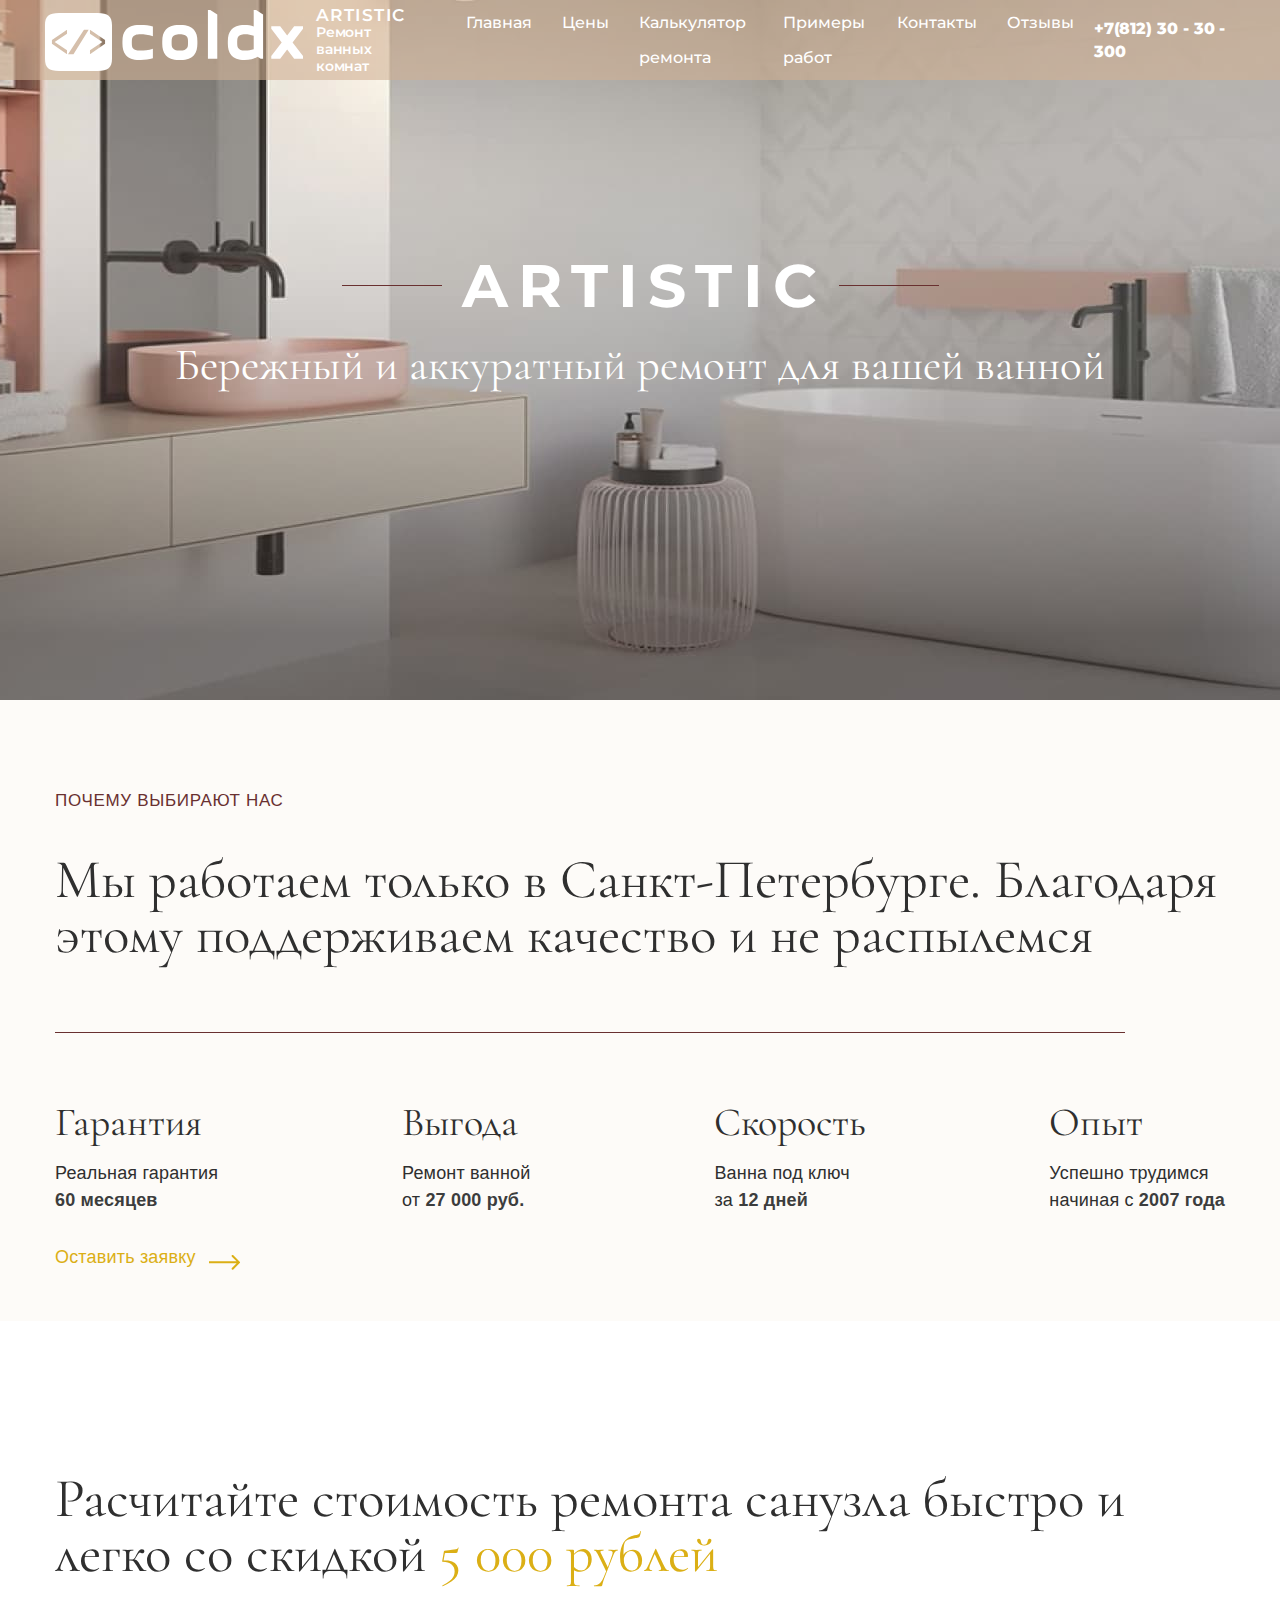
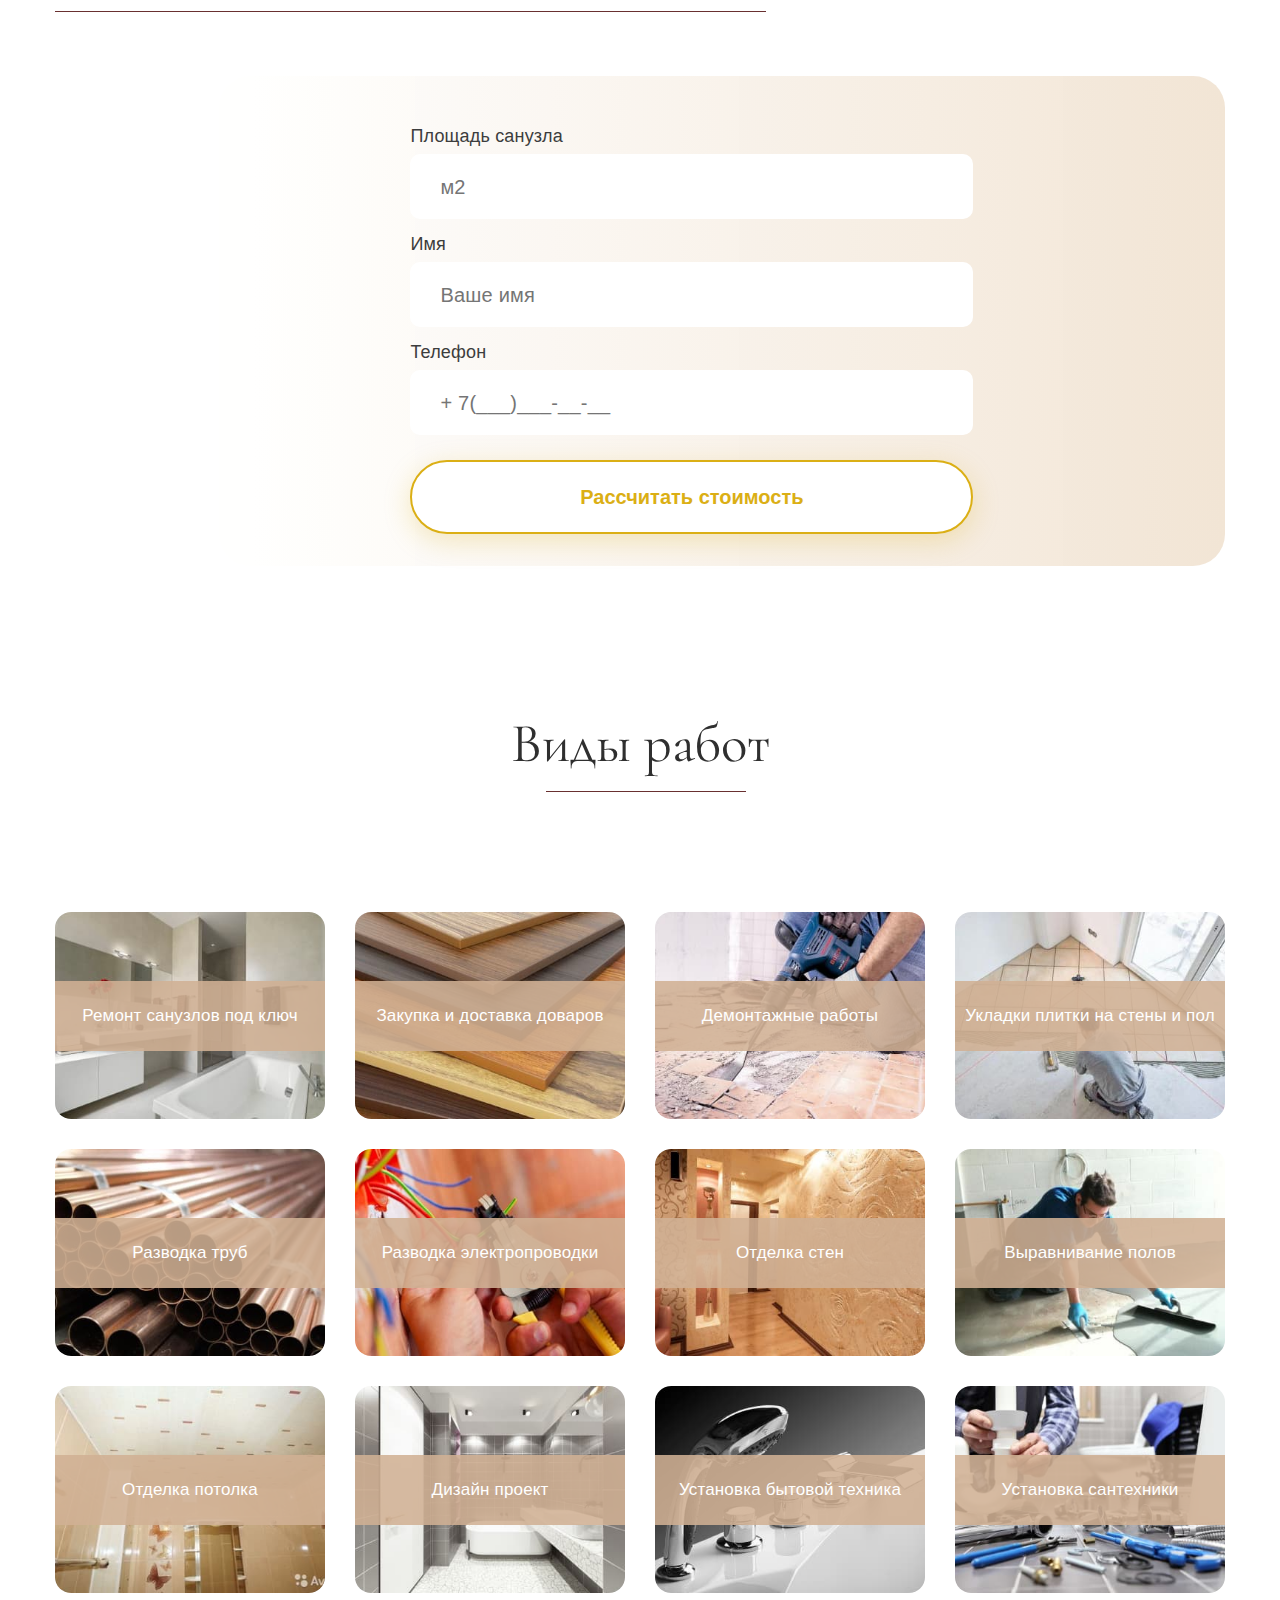
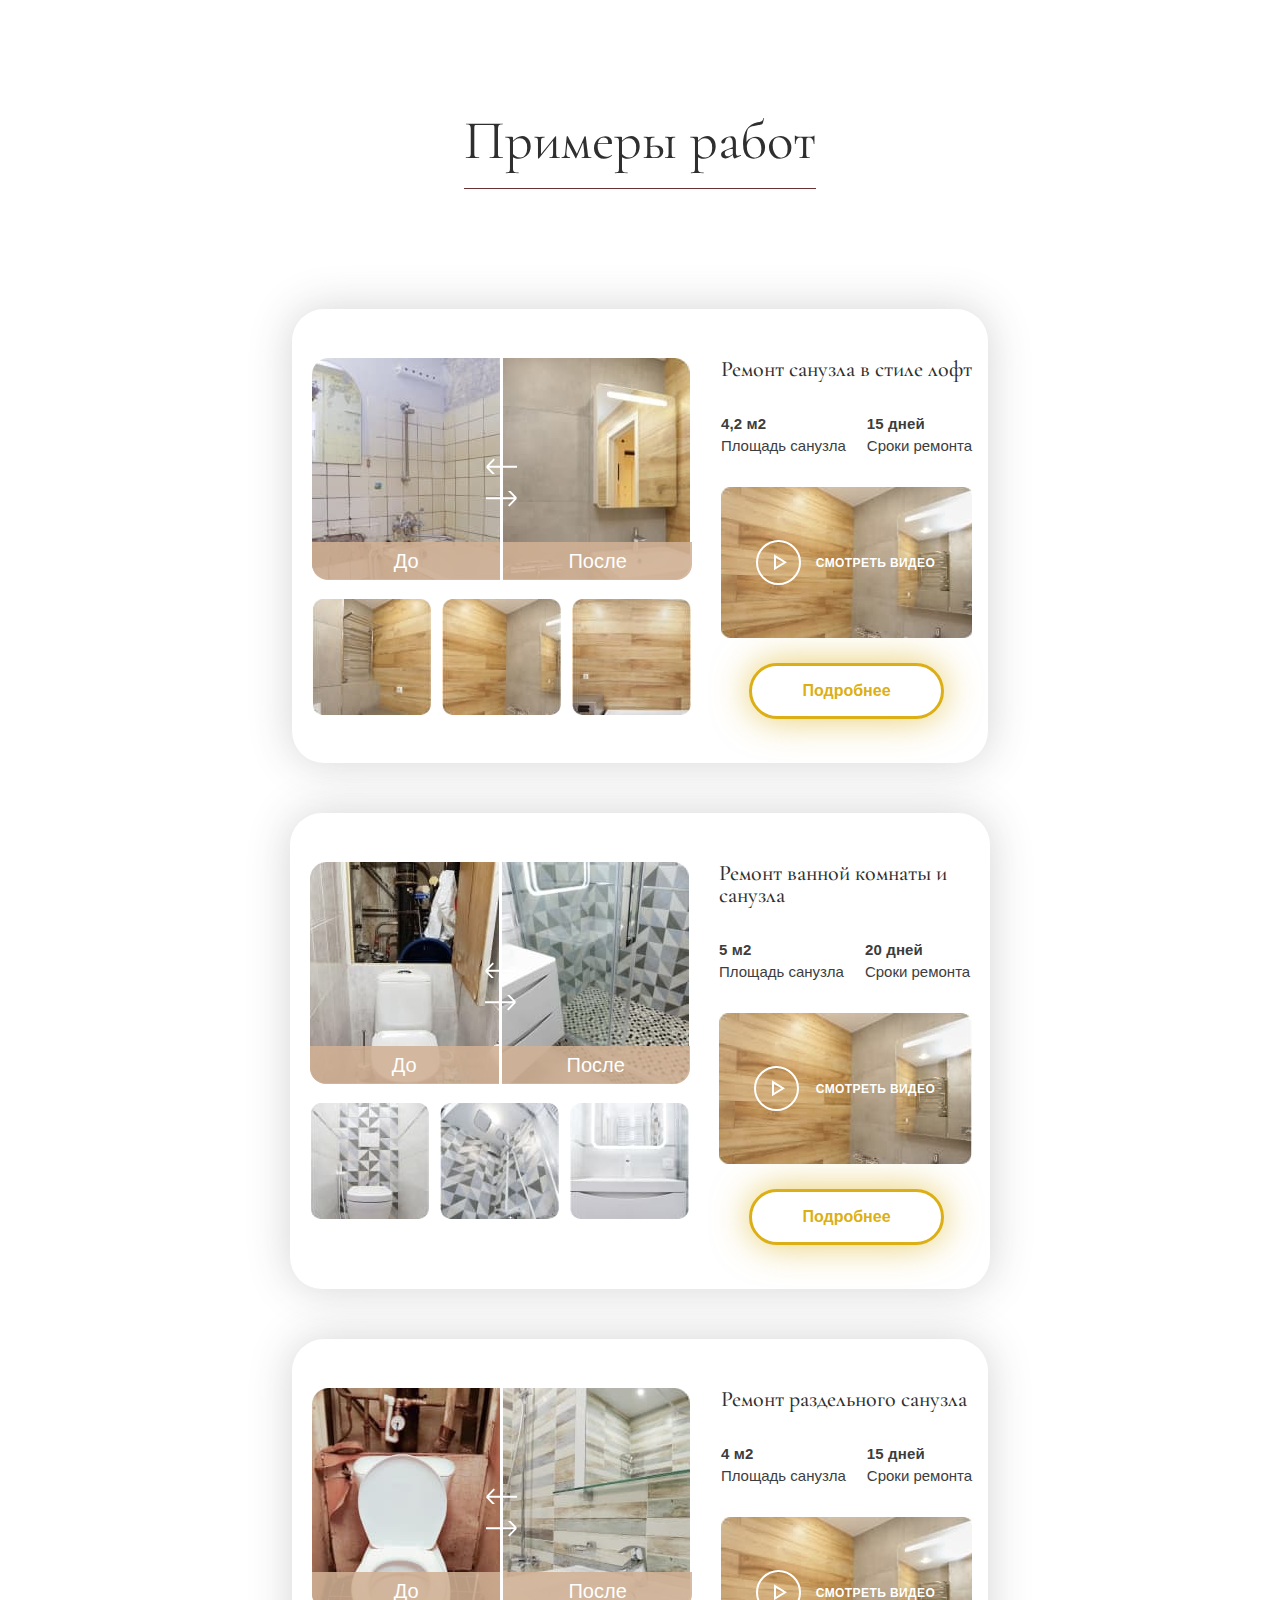
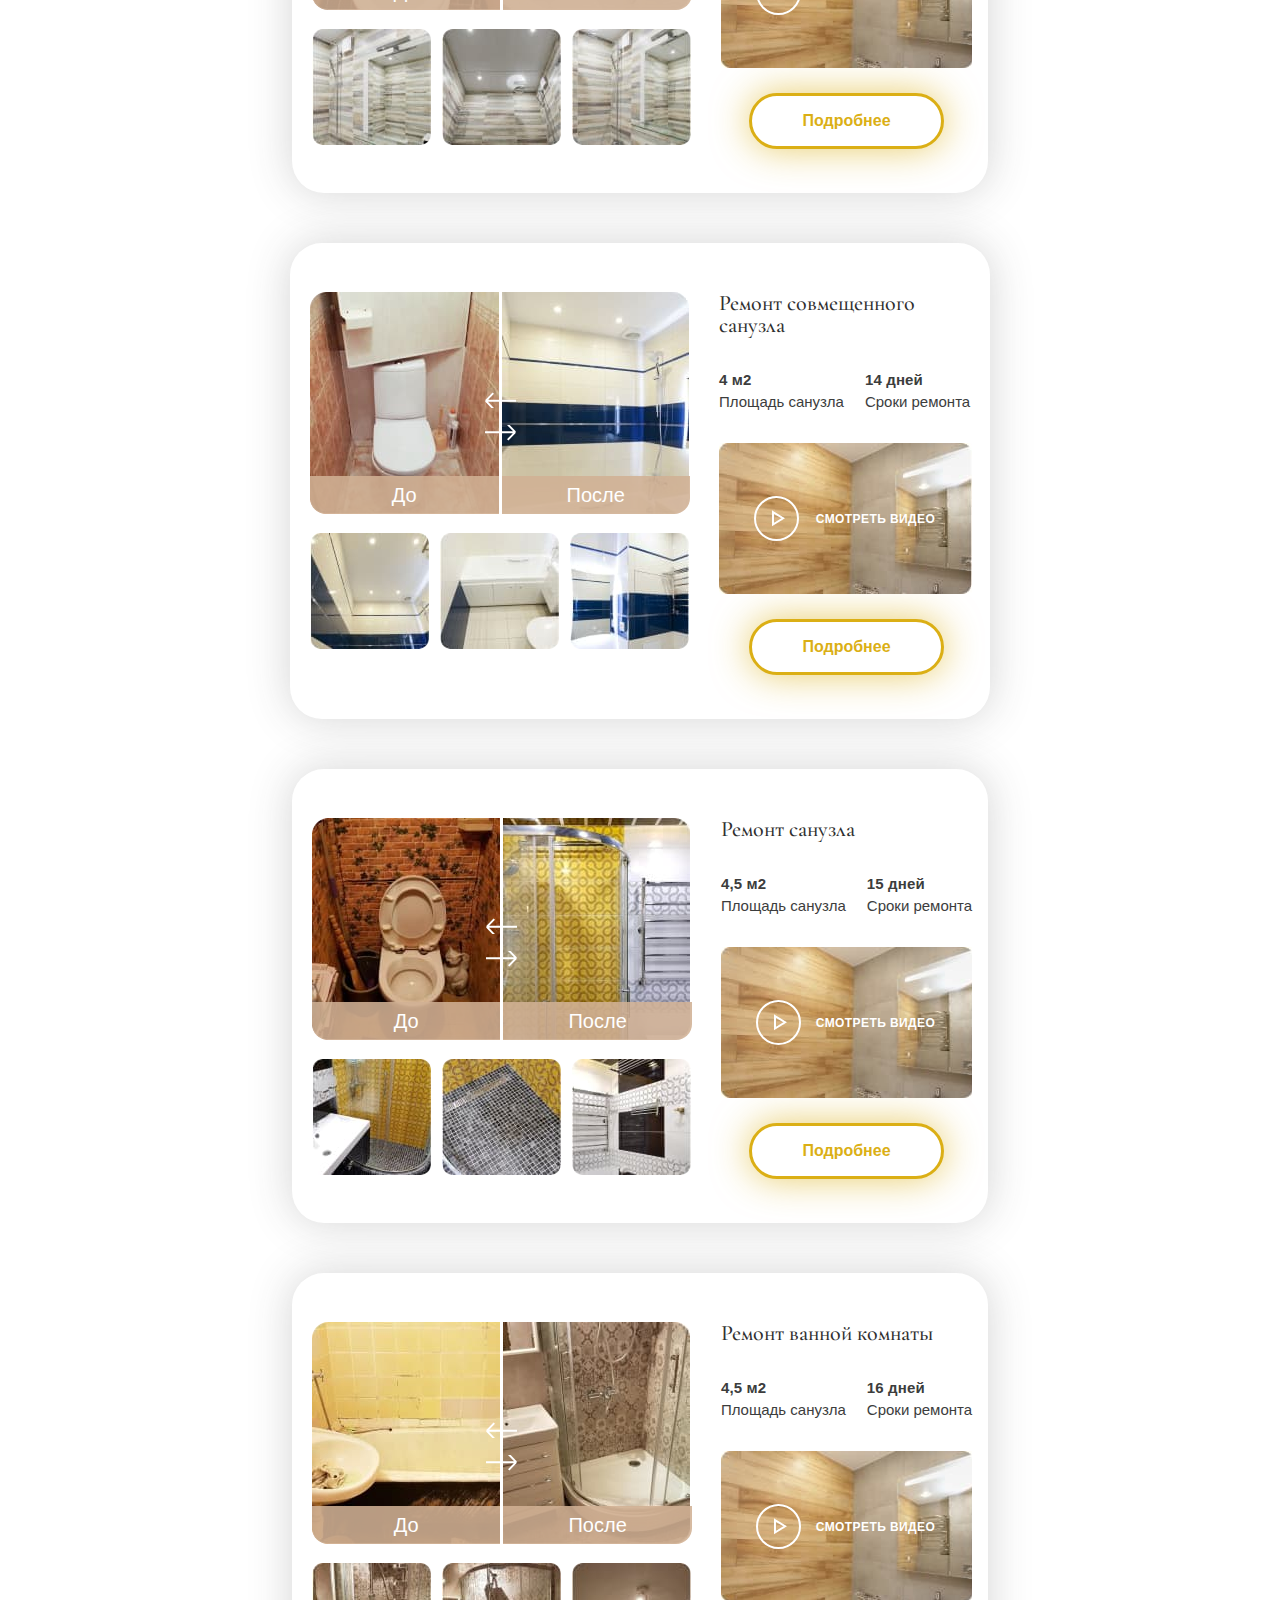
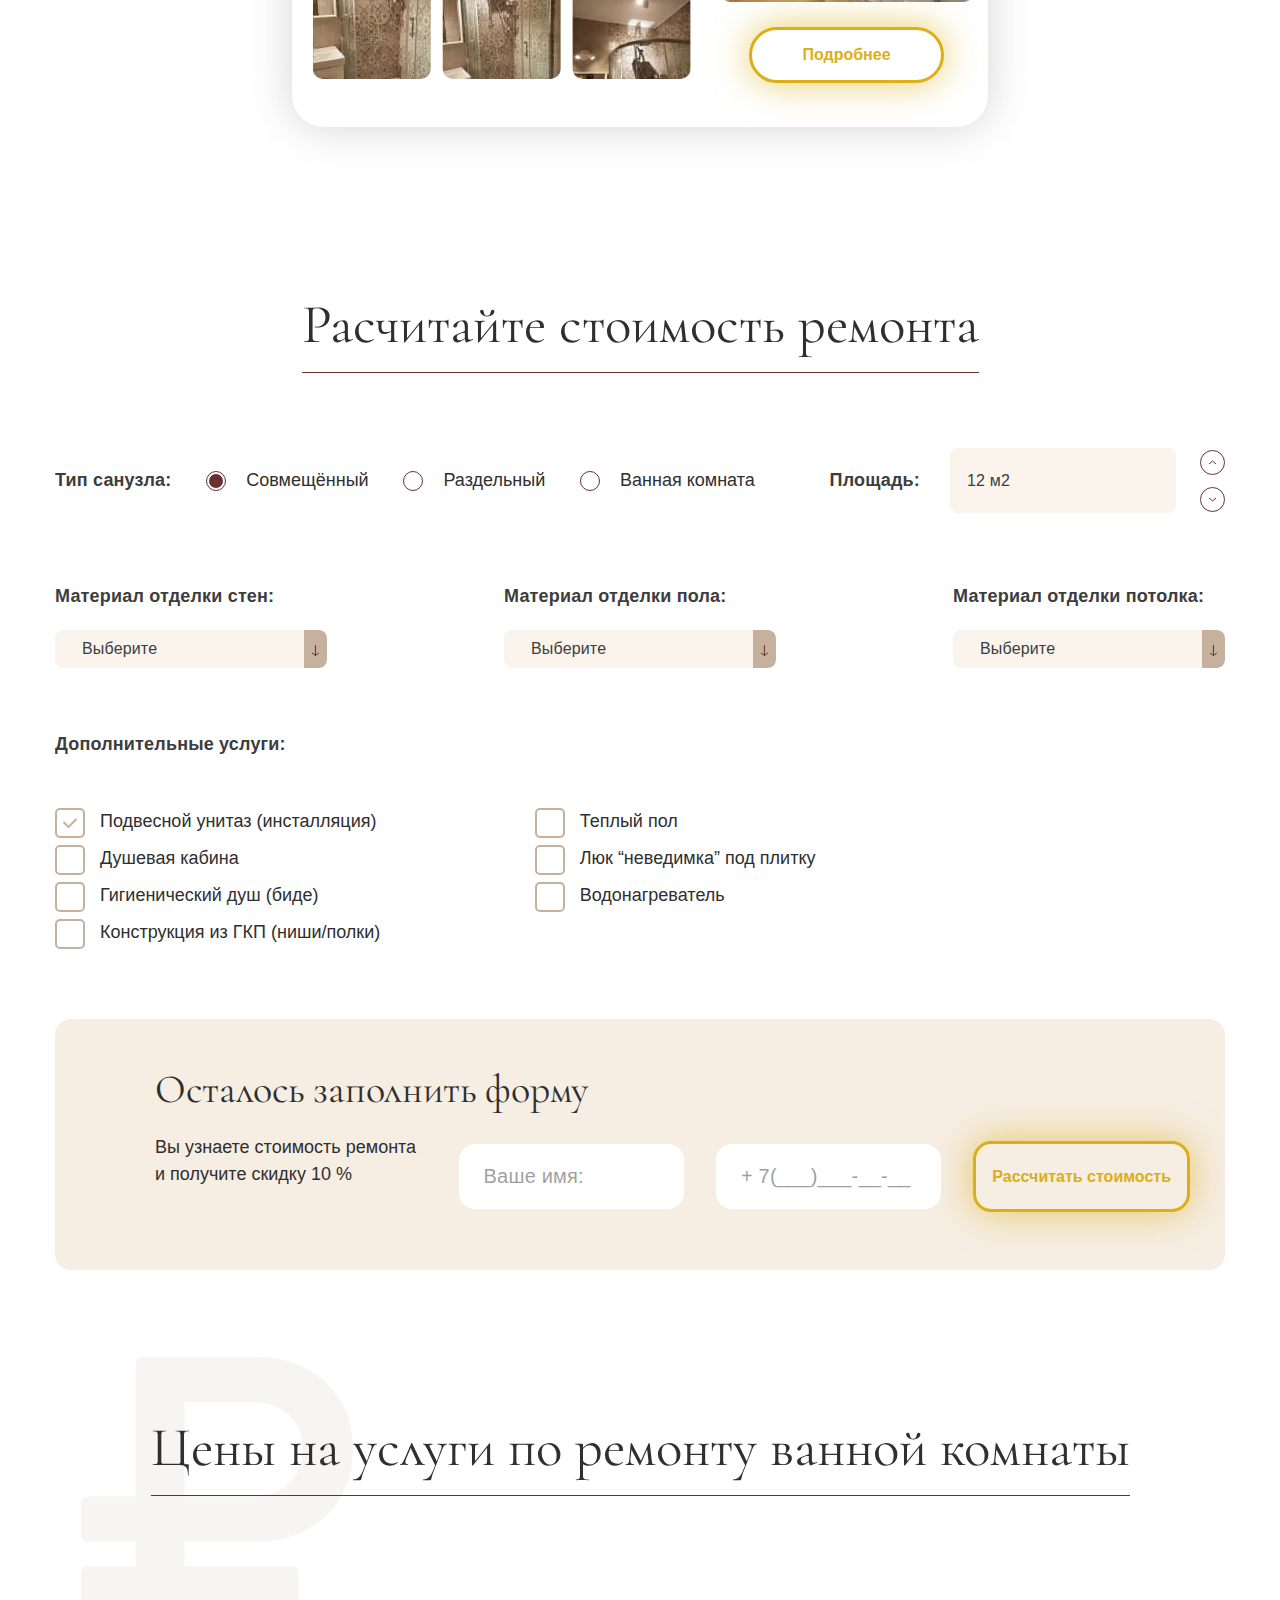
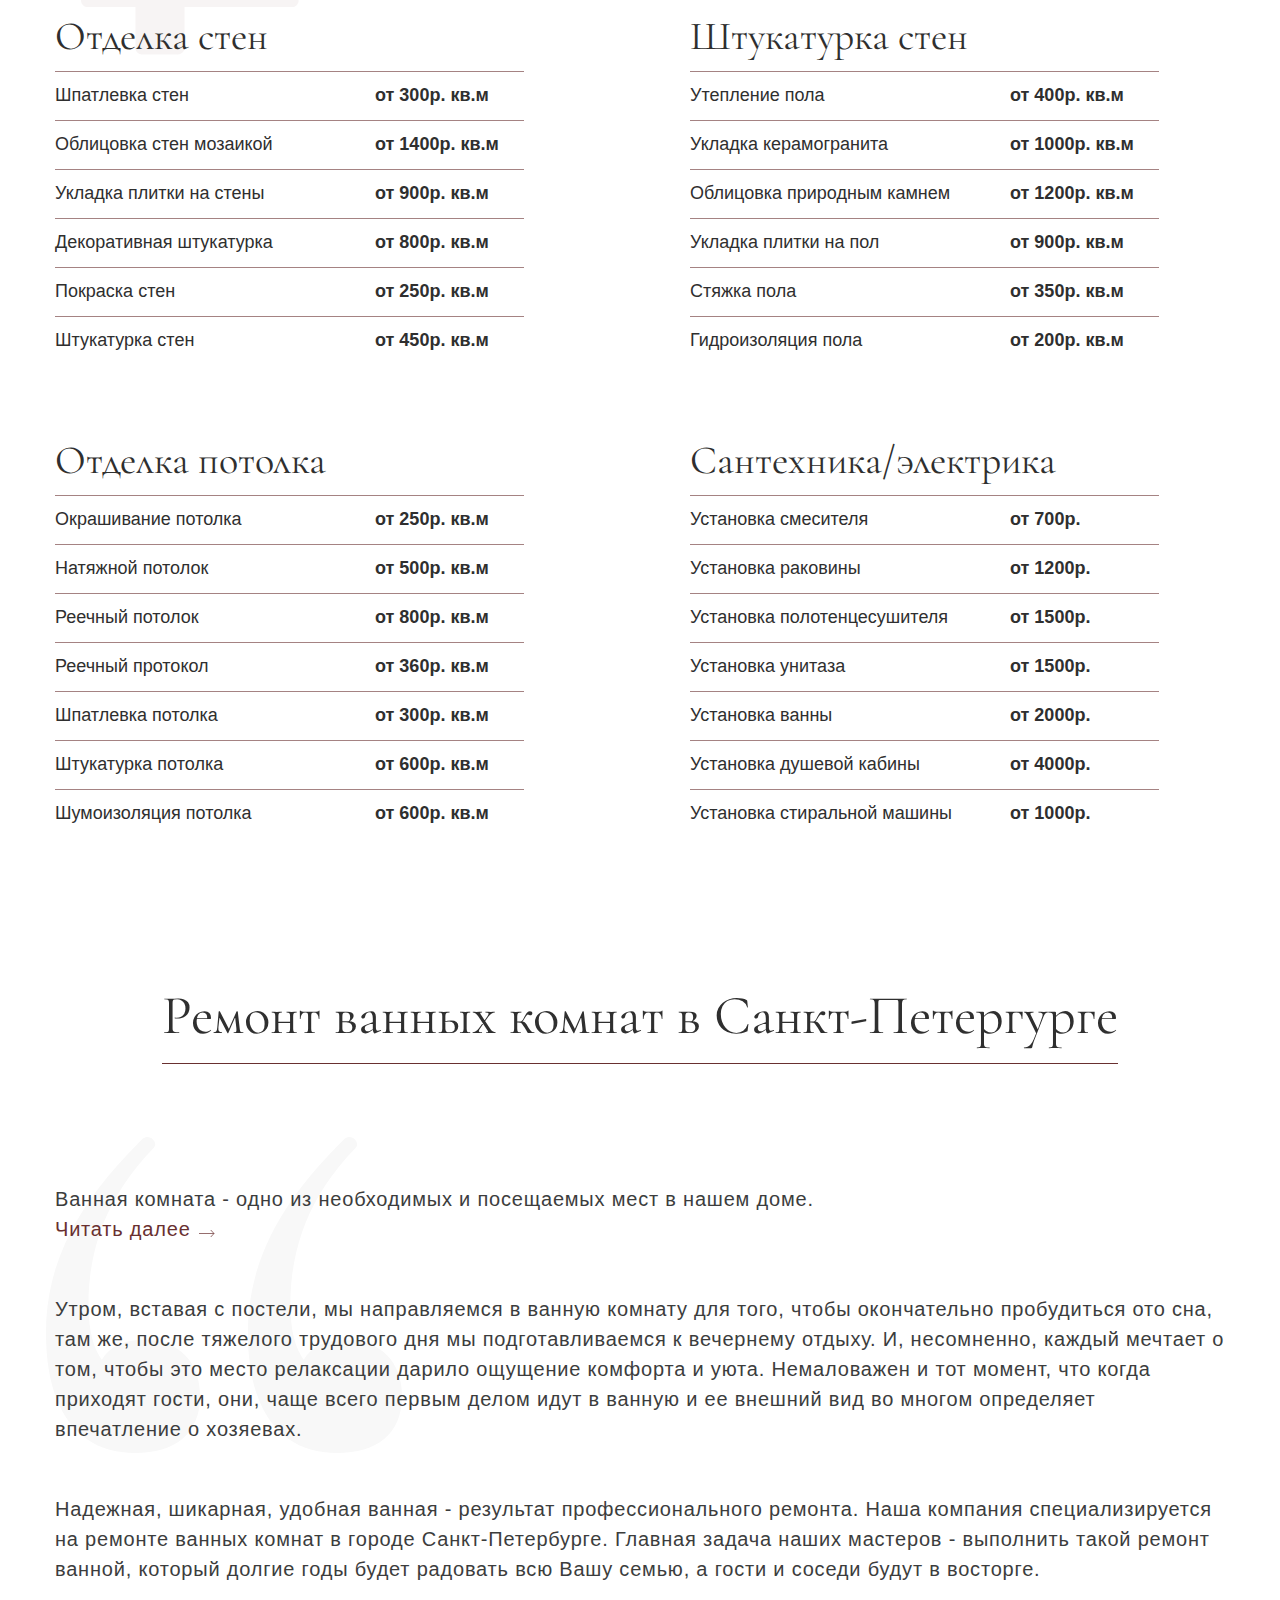
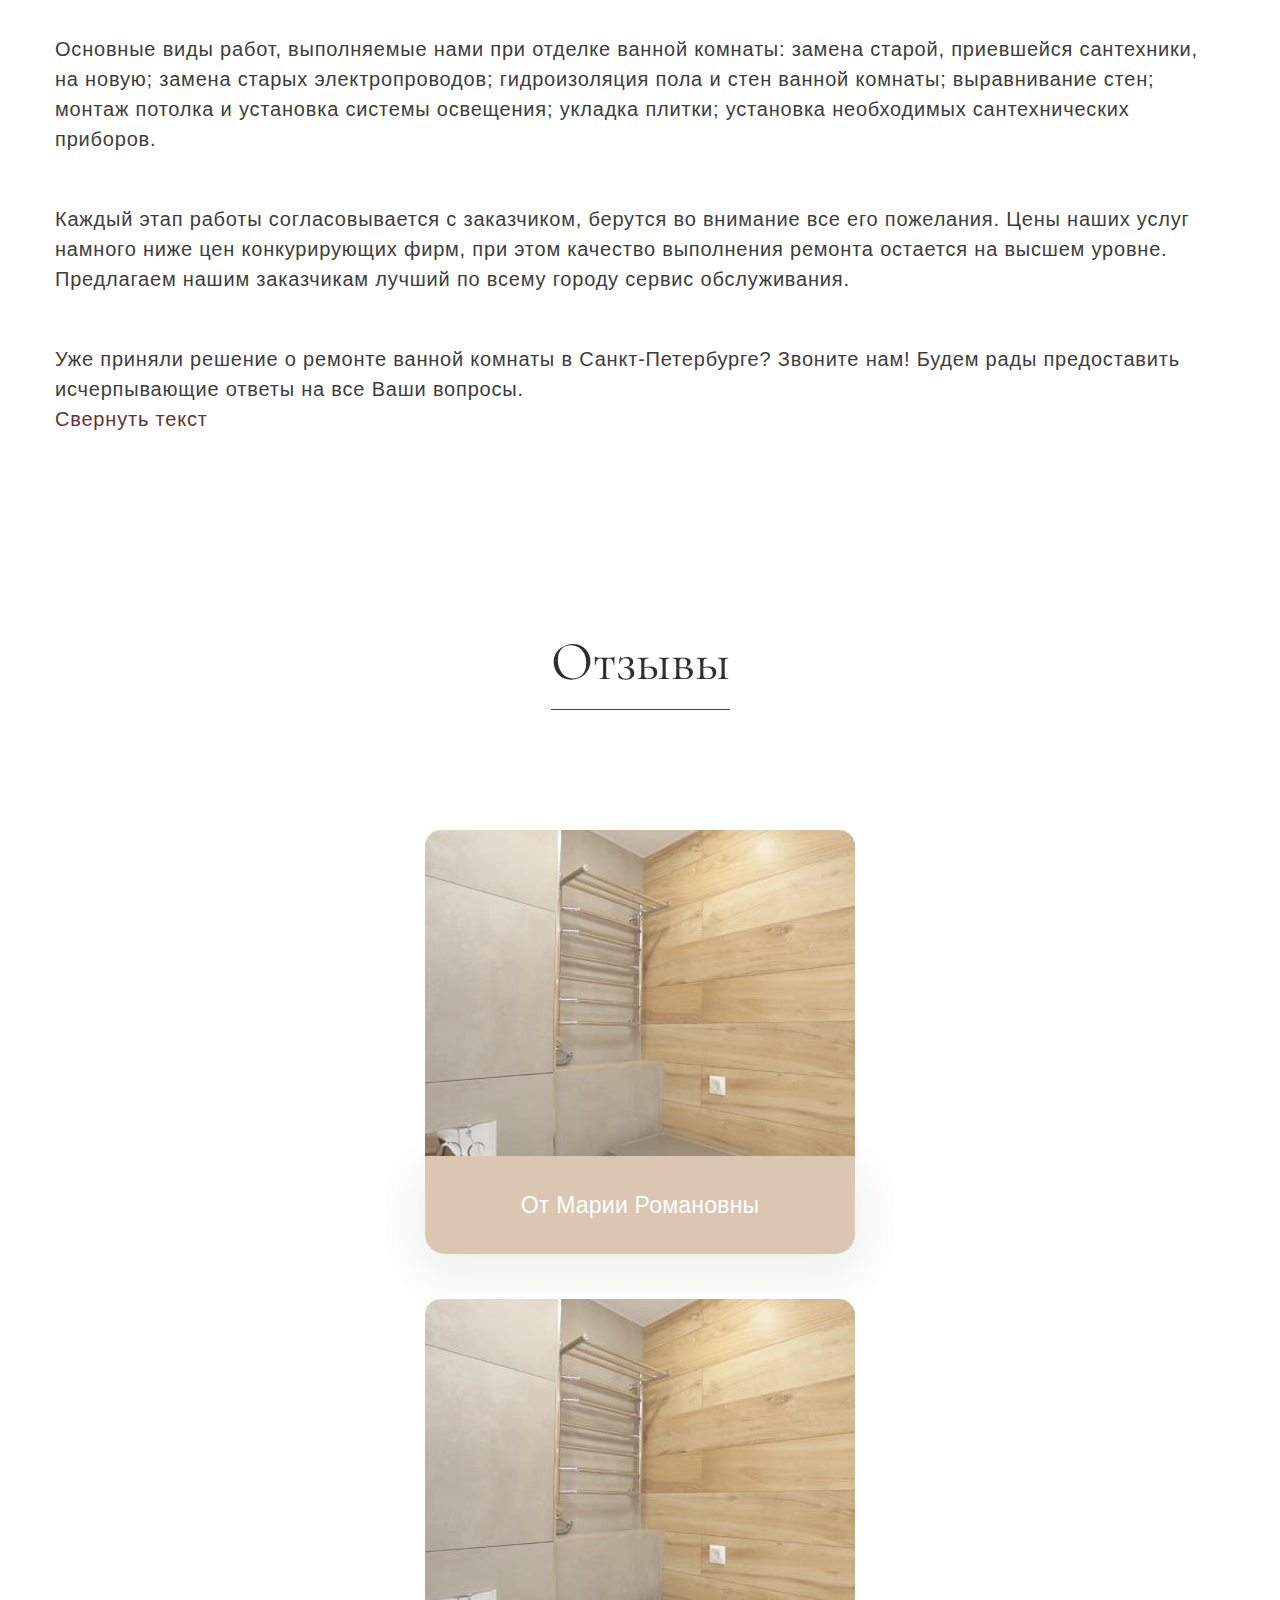
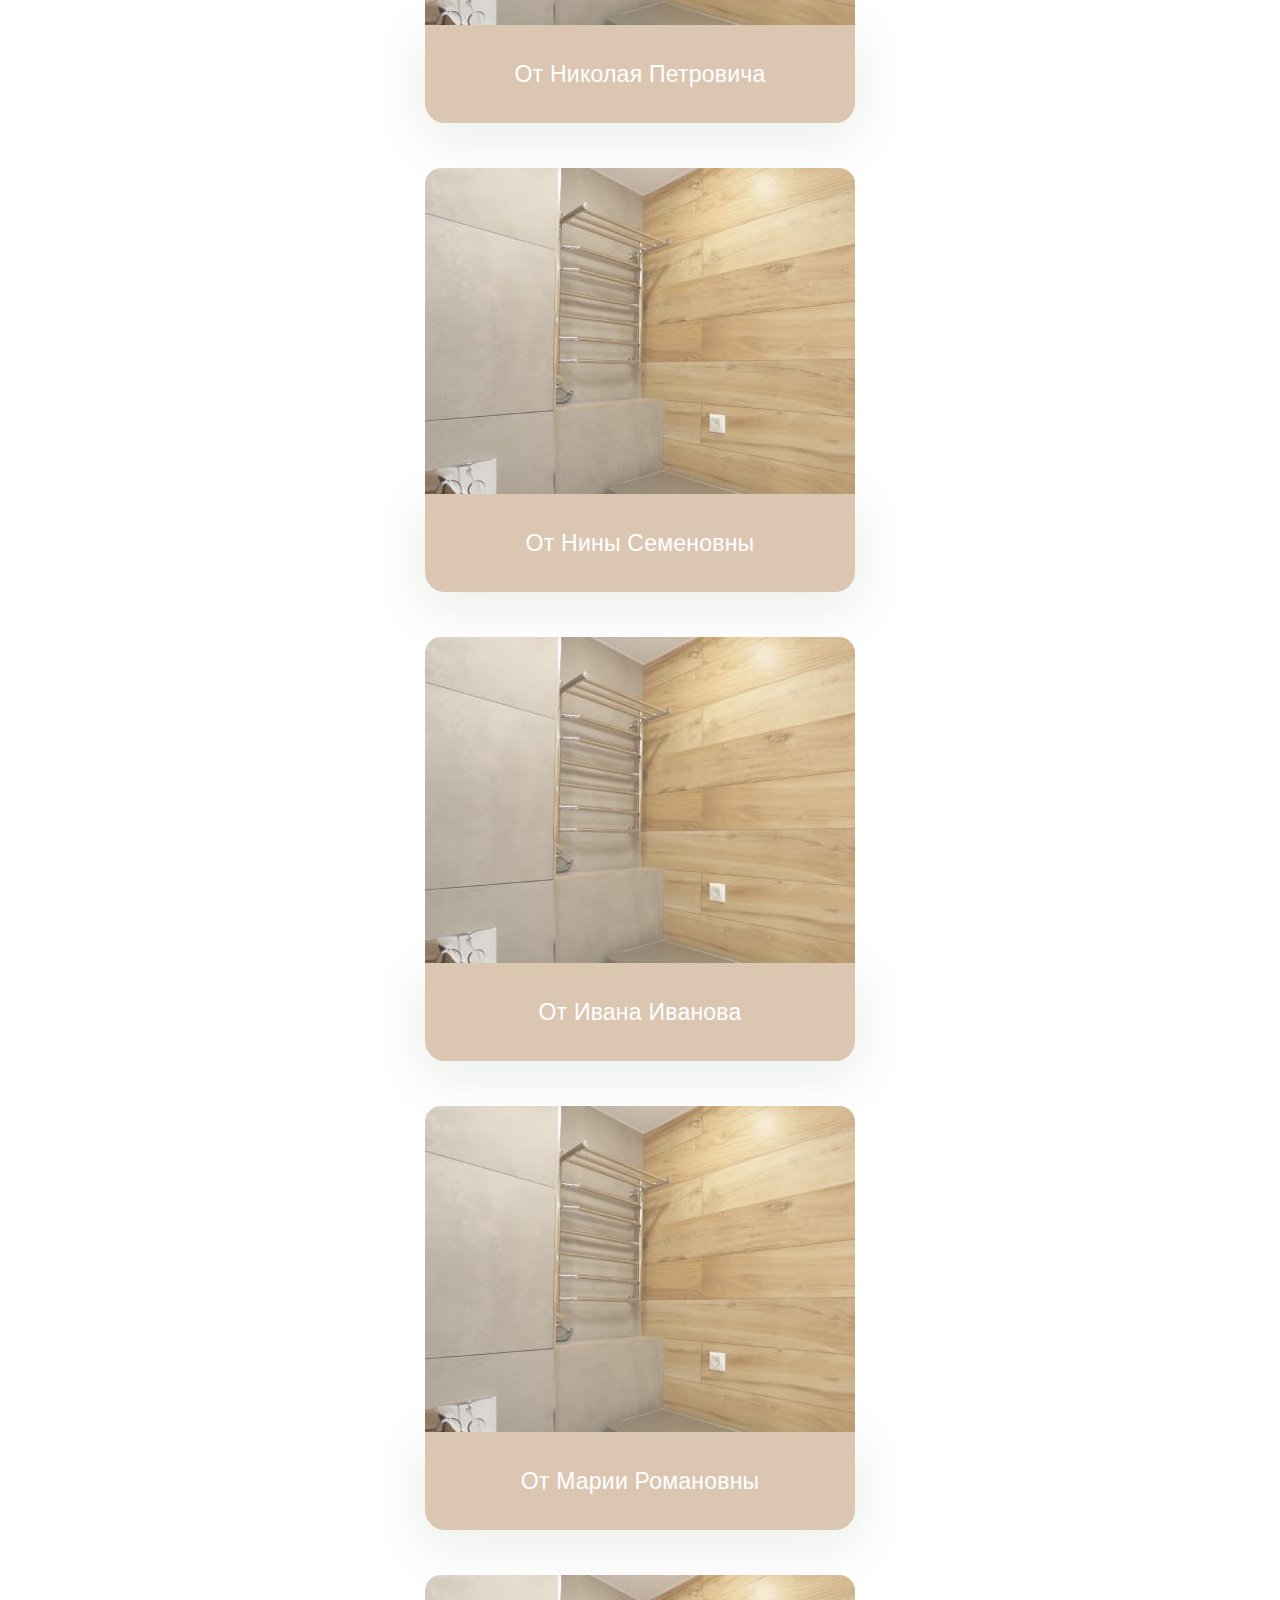
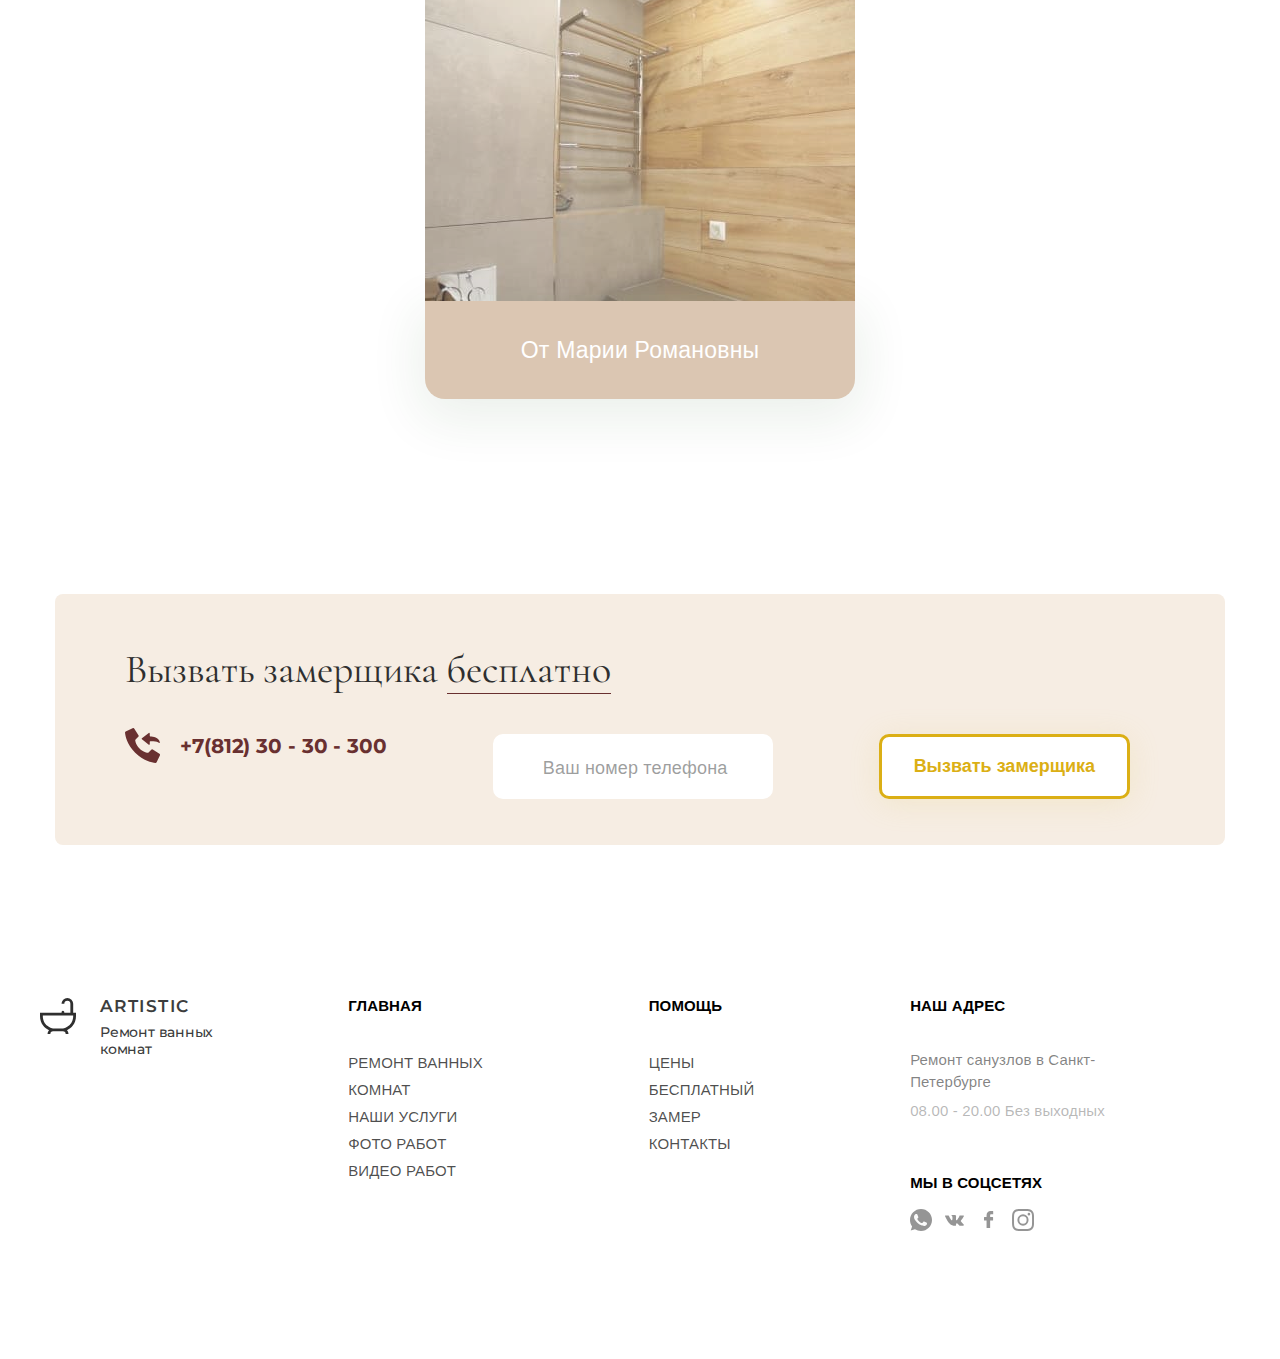
==== artistic/index.html @ ad63596d "Artistic" ====
<!DOCTYPE html>
<html lang="ru">

<head>
    <meta charset="UTF-8">
    <meta http-equiv="X-UA-Compatible" content="IE=edge">
    <meta name="viewport" content="width=device-width, initial-scale=1.0">
    <title>Ремонт ванных комнат</title>
    <link rel="stylesheet" href="css/style.min.css">
</head>

<body>
    <header class="header header-main">
        <div class="header__inner" style="background: rgba(208, 177, 148, 0.6);">
            <div class="header__top">
                <a class="logo" href="#">
                    <img src="/images/logo.svg" alt="header__logo">
                    <div class="logo__text">
                        <div class="logo__title">artistic</div>
                        <div class="logo__subtitle">Ремонт ванных комнат</div>
                    </div>
                </a>


                <nav class="menu">
                    <ul class="menu__list">
                        <li class="menu__item"><a class="menu__item-link" href="#">Главная</a></li>
                        <li class="menu__item"><a class="menu__item-link" href="#prices">Цены</a></li>
                        <li class="menu__item"><a class="menu__item-link" href="/calculator.html">Калькулятор
                                ремонта</a></li>
                        <li class="menu__item"><a class="menu__item-link" href="/works.html">Примеры работ</a></li>
                        <li class="menu__item"><a class="menu__item-link" href="/contacts.html">Контакты</a></li>
                        <li class="menu__item"><a class="menu__item-link" href="#reviews">Отзывы</a></li>
                    </ul>
                </nav>
                <a class="phone" href="tel:+78123030300">+7(812) 30 - 30 - 300</a>
                <button class="menu__btn"><span></span></button>
            </div>
        </div>
        </div>
        <div class="header__content">
            <h2 class="header__title">artistic</h2>
            <div class="header__subtitle">Бережный и аккуратный ремонт для вашей ванной </div>

        </div>
    </header>


    <section class="advantages ">
        <div class="container">
            <div class="advantages__question">Почему выбирают нас </div>
            <div class="advantages__inner">
                <h3 class="advantages__title section-title">Мы работаем только в Санкт-Петербурге. Благодаря этому
                    поддерживаем
                    качество и не распылемся</h3>
                <div class="advantages__line"><span></span></div>
                <ul class="advantages__list">
                    <li class="advantages__item">
                        <div class="advantages__item-title">Гарантия </div>
                        <p class="advantages__text">Реальная гарантия <br><span>60 месяцев</span></p>
                    </li>
                    <li class="advantages__item">
                        <div class="advantages__item-title">Выгода</div>
                        <p class="advantages__text">Ремонт ванной
                            <br>от <span>27 000 руб.</span>
                        </p>
                    </li>
                    <li class="advantages__item">
                        <div class="advantages__item-title">Скорость</div>
                        <p class="advantages__text">Ванна под ключ
                            <br> за <span>12 дней </span>
                        </p>
                    </li>
                    <li class="advantages__item">
                        <div class="advantages__item-title">Опыт</div>
                        <p class="advantages__text">Успешно трудимся
                            <br> начиная с <span> 2007 года</span>
                        </p>
                    </li>
                </ul>
                <a class="advantages__btn" href="#">Оставить заявку</a>
            </div>
        </div>
    </section>


    <section class="form section-styles">
        <div class="form__img">
            <img src="/images/form-img.jpg" alt="form-img">
        </div>
        <div class="container">
            <h3 class="form__title section-title">Расчитайте стоимость ремонта санузла быстро
                и легко со скидкой <span>5 000 рублей</span></h3>
            <form class="form__content">
                <div class="form__inputs">
                    <p class="form__name">Площадь санузла</p>
                    <input class="form__input" type="text" placeholder="м2">
                    <p class="form__name">Имя</p>
                    <input class="form__input" type="text" placeholder="Ваше имя">
                    <p class="form__name">Телефон</p>
                    <input class="form__input class" type="text" inputmode="tel" placeholder="+ 7(___)___-__-__">
                    <button class="form__btn btn" type="submit">Рассчитать стоимость</button>
                </div>
            </form>
        </div>
    </section>


    <section class="works section-styles">
        <div class="container">
            <div class="title-center">
                <h3 class="works__title section-title">
                    Виды работ
                </h3>
            </div>
            <ul class="works__inner">
                <li class="works__item" style="background-image: url(./images/works-img1.jpg)">
                    <div class="works__item-title">
                        Ремонт санузлов под ключ
                    </div>
                </li>
                <li class="works__item" style="background-image: url(./images/works-img2.jpg)">
                    <div class="works__item-title">
                        Закупка и доставка доваров
                    </div>
                </li>
                <li class="works__item" style="background-image: url(./images/works-img3.jpg)">
                    <div class="works__item-title">
                        Демонтажные работы
                    </div>
                </li>
                <li class="works__item" style="background-image: url(./images/works-img4.jpg)">
                    <div class="works__item-title">
                        Укладки плитки на стены и пол
                    </div>
                </li>
                <li class="works__item" style="background-image: url(./images/works-img5.jpg)">
                    <div class="works__item-title">
                        Разводка труб
                    </div>
                </li>
                <li class="works__item" style="background-image: url(./images/works-img6.jpg)">
                    <div class="works__item-title">
                        Разводка электропроводки
                    </div>
                </li>
                <li class="works__item" style="background-image: url(./images/works-img7.jpg)">
                    <div class="works__item-title">
                        Отделка стен
                    </div>
                </li>
                <li class="works__item" style="background-image: url(./images/works-img8.jpg)">
                    <div class="works__item-title">
                        Выравнивание полов
                    </div>
                </li>
                <li class="works__item" style="background-image: url(./images/works-img9.jpg)">
                    <div class="works__item-title">
                        Отделка потолка
                    </div>
                </li>
                <li class="works__item" style="background-image: url(./images/works-img10.jpg)">
                    <div class="works__item-title">
                        Дизайн проект
                    </div>
                </li>
                <li class="works__item" style="background-image: url(./images/works-img11.jpg)">
                    <div class="works__item-title">
                        Установка бытовой техника
                    </div>
                </li>
                <li class="works__item" style="background-image: url(./images/works-img12.jpg)">
                    <div class="works__item-title">
                        Установка сантехники
                    </div>
                </li>

            </ul>
        </div>
    </section>

    <section class="examples section-styles" id="examples">
        <div class="title-center">
            <h3 class="examples__title section-title">
                Примеры работ
            </h3>
        </div>
        <div class="examples__inner">


            <div class="examples__item">
                <div class="examples__item-left examples-1">
                    <div class="examples__item-images">
                        <a href="./images/examples1-img01-big.jpg" data-fancybox="examples1" class="examples__item-img"
                            style="background: url(./images/examples1-img01.jpg) no-repeat;">
                            <p class="examples__item-text">До</p>
                            <a href="./images/works/examples-works1-gallery-old02-big.jpg" data-fancybox="examples1"
                                style="display: none"></a>
                            <a href="./images/works/examples-works1-gallery-old03-big.jpg" data-fancybox="examples1"
                                style="display: none"></a>

                        </a>
                        <a href="./images/examples1-img02-big.jpg" data-fancybox="examples1" class="examples__item-img"
                            style="background: url(./images/examples1-img02.jpg) no-repeat;">
                            <p class="examples__item-text">После</p>
                        </a>
                    </div>
                    <div class="examples__gallery">
                        <a href="./images/examples1-gallery01-big.jpg" data-fancybox="examples1"> <img
                                class="examples__gallery-img" src="./images/examples1-gallery01.jpg"
                                alt="gallery1-img1"></a>
                        <a href="./images/examples1-gallery02-big.jpg" data-fancybox="examples1"><img
                                class="examples__gallery-img" src="./images/examples1-gallery02.jpg"
                                alt="gallery1-img2"></a>
                        <a href="./images/examples1-gallery03-big.jpg" data-fancybox="examples1"><img
                                class="examples__gallery-img" src="./images/examples1-gallery03.jpg"
                                alt="gallery1-img3"></a>

                    </div>
                </div>
                <div class="examples__content">
                    <div class="examples__content-title">
                        Ремонт санузла в стиле лофт
                    </div>
                    <div class="examples__content-info">
                        <div class="examples__argument">
                            <div class="examples__argument-title">4,2 м2</div>
                            <div class="examples__argument-subtitle">Площадь санузла </div>
                        </div>
                        <div class="examples__argument">
                            <div class="examples__argument-title">15 дней</div>
                            <div class="examples__argument-subtitle">Сроки ремонта </div>
                        </div>
                    </div>

                    <a class="video-btn" data-fancybox="examples1" href="./videos/examples1-video.mp4">Смотреть
                        видео</a>
                    <a class="examples__btn btn" href="/works.html">Подробнее</a>
                </div>
            </div>
            <div class="examples__item">
                <div class="examples__item-left examples-2">
                    <div class="examples__item-images">
                        <a href="./images/examples2-img01-big.jpg" data-fancybox="examples2" class="examples__item-img"
                            style="background: url(./images/examples2-img01.jpg) no-repeat;">
                            <p class="examples__item-text">До</p>
                            <a href="./images/works/examples-works2-gallery-old02-big.jpg" data-fancybox="examples2">
                            </a>
                        </a>
                        <a href="./images/examples2-img02-big.jpg" data-fancybox="examples2" class="examples__item-img"
                            style="background: url(./images/examples2-img02.jpg) no-repeat;">
                            <p class="examples__item-text">После</p>
                        </a>
                    </div>
                    <div class="examples__gallery">
                        <a href="./images/examples2-gallery01-big.jpg" data-fancybox="examples2"> <img
                                class="examples__gallery-img" src="./images/examples2-gallery01.jpg"
                                alt="gallery2-img1"></a>
                        <a href="./images/examples2-gallery02-big.jpg" data-fancybox="examples2"><img
                                class="examples__gallery-img" src="./images/examples2-gallery02.jpg"
                                alt="gallery2-img2"></a>
                        <a href="./images/examples2-gallery03-big.jpg" data-fancybox="examples2"><img
                                class="examples__gallery-img" src="./images/examples2-gallery03.jpg"
                                alt="gallery2-img3"></a>

                    </div>
                </div>
                <div class="examples__content">
                    <div class="examples__content-title">
                        Ремонт ванной комнаты
                        и санузла
                    </div>
                    <div class="examples__content-info">
                        <div class="examples__argument">
                            <div class="examples__argument-title">5 м2</div>
                            <div class="examples__argument-subtitle">Площадь санузла </div>
                        </div>
                        <div class="examples__argument">
                            <div class="examples__argument-title">20 дней</div>
                            <div class="examples__argument-subtitle">Сроки ремонта </div>
                        </div>
                    </div>
                    <a class="video-btn" data-fancybox="examples2" href="./videos/examples2-video.mp4">Смотреть
                        видео</a>
                    <a class="examples__btn btn" href="/works.html">Подробнее</a>
                </div>
            </div>
            <div class="examples__item">
                <div class="examples__item-left examples-3">
                    <div class="examples__item-images">
                        <a href="./images/examples3-img01-big.jpg" data-fancybox="examples3" class="examples__item-img"
                            style="background: url(./images/examples3-img01.jpg) no-repeat;">
                            <p class="examples__item-text">До</p>
                        </a>
                        <a href="./images/examples3-img02-big.jpg" data-fancybox="examples3" class="examples__item-img"
                            style="background: url(./images/examples3-img02.jpg) no-repeat;">
                            <p class="examples__item-text">После</p>
                        </a>
                    </div>
                    <div class="examples__gallery">
                        <a href="./images/examples3-gallery01-big.jpg" data-fancybox="examples3"> <img
                                class="examples__gallery-img" src="./images/examples3-gallery01.jpg"
                                alt="gallery3-img1"></a>
                        <a href="./images/examples3-gallery02-big.jpg" data-fancybox="examples3"><img
                                class="examples__gallery-img" src="./images/examples3-gallery02.jpg"
                                alt="gallery3-img2"></a>
                        <a href="./images/examples3-gallery03-big.jpg" data-fancybox="examples3"><img
                                class="examples__gallery-img" src="./images/examples3-gallery03.jpg"
                                alt="gallery3-img3"></a>
                    </div>
                </div>
                <div class="examples__content">
                    <div class="examples__content-title">
                        Ремонт раздельного санузла
                    </div>
                    <div class="examples__content-info">
                        <div class="examples__argument">
                            <div class="examples__argument-title">4 м2</div>
                            <div class="examples__argument-subtitle">Площадь санузла </div>
                        </div>
                        <div class="examples__argument">
                            <div class="examples__argument-title">15 дней</div>
                            <div class="examples__argument-subtitle">Сроки ремонта </div>
                        </div>
                    </div>
                    <a class="video-btn video-btn3" data-fancybox="examples3"
                        href="./videos/examples3-video.mp4">Смотреть видео</a>
                    <a class="examples__btn btn" href="/works.html">Подробнее</a>
                </div>
            </div>
            <div class="examples__item">
                <div class="examples__item-left examples-4">
                    <div class="examples__item-images">
                        <a href="./images/examples4-img01-big.jpg" data-fancybox="examples4" class="examples__item-img"
                            style="background: url(./images/examples4-img01.jpg) no-repeat;">
                            <p class="examples__item-text">До</p>
                        </a>
                        <a href="./images/examples4-img02-big.jpg" data-fancybox="examples4" class="examples__item-img"
                            style="background: url(./images/examples4-img02.jpg) no-repeat;">
                            <p class="examples__item-text">После</p>
                        </a>
                    </div>
                    <div class="examples__gallery">
                        <a href="./images/examples4-gallery01-big.jpg" data-fancybox="examples4"> <img
                                class="examples__gallery-img" src="./images/examples4-gallery01.jpg"
                                alt="gallery4-img1"></a>
                        <a href="./images/examples4-gallery02-big.jpg" data-fancybox="examples4"><img
                                class="examples__gallery-img" src="./images/examples4-gallery02.jpg"
                                alt="gallery4-img2"></a>
                        <a href="./images/examples4-gallery03-big.jpg" data-fancybox="examples4"><img
                                class="examples__gallery-img" src="./images/examples4-gallery03.jpg"
                                alt="gallery4-img3"></a>
                    </div>
                </div>
                <div class="examples__content">
                    <div class="examples__content-title">
                        Ремонт совмещенного санузла
                    </div>
                    <div class="examples__content-info">
                        <div class="examples__argument">
                            <div class="examples__argument-title">4 м2</div>
                            <div class="examples__argument-subtitle">Площадь санузла </div>
                        </div>
                        <div class="examples__argument">
                            <div class="examples__argument-title">14 дней</div>
                            <div class="examples__argument-subtitle">Сроки ремонта </div>
                        </div>
                    </div>
                    <a class="video-btn" data-fancybox="examples4" href="./videos/examples4-video.mp4">Смотреть
                        видео</a>
                    <a class="examples__btn btn" href="/works.html">Подробнее</a>
                </div>
            </div>
            <div class="examples__item">
                <div class="examples__item-left examples-5">
                    <div class="examples__item-images">
                        <a href="./images/examples5-img01-big.jpg" data-fancybox="examples5" class="examples__item-img"
                            style="background: url(./images/examples5-img01.jpg) no-repeat;">
                            <p class="examples__item-text">До</p>
                        </a>
                        <a href="./images/examples5-img02-big.jpg" data-fancybox="examples5" class="examples__item-img"
                            style="background: url(./images/examples5-img02.jpg) no-repeat;">
                            <p class="examples__item-text">После</p>
                        </a>
                    </div>
                    <div class="examples__gallery">
                        <a href="./images/examples5-gallery01-big.jpg" data-fancybox="examples5"> <img
                                class="examples__gallery-img" src="./images/examples5-gallery01.jpg"
                                alt="gallery5-img1"></a>
                        <a href="./images/examples5-gallery02-big.jpg" data-fancybox="examples5"><img
                                class="examples__gallery-img" src="./images/examples5-gallery02.jpg"
                                alt="gallery5-img2"></a>
                        <a href="./images/examples5-gallery03-big.jpg" data-fancybox="examples5"><img
                                class="examples__gallery-img" src="./images/examples5-gallery03.jpg"
                                alt="gallery5-img3"></a>
                    </div>
                </div>
                <div class="examples__content">
                    <div class="examples__content-title">
                        Ремонт санузла
                    </div>
                    <div class="examples__content-info">
                        <div class="examples__argument">
                            <div class="examples__argument-title">4,5 м2</div>
                            <div class="examples__argument-subtitle">Площадь санузла </div>
                        </div>
                        <div class="examples__argument">
                            <div class="examples__argument-title">15 дней</div>
                            <div class="examples__argument-subtitle">Сроки ремонта </div>
                        </div>
                    </div>
                    <a class="video-btn" data-fancybox="examples5" href="./videos/examples5-video.mp4">Смотреть
                        видео</a>
                    <a class="examples__btn btn" href="/works.html">Подробнее</a>
                </div>
            </div>
            <div class="examples__item">
                <div class="examples__item-left examples-6">
                    <div class="examples__item-images">
                        <a href="./images/examples6-img01-big.jpg" data-fancybox="examples6" class="examples__item-img"
                            style="background: url(./images/examples6-img01.jpg) no-repeat;">
                            <p class="examples__item-text">До</p>
                        </a>
                        <a href="./images/examples6-img02-big.jpg" data-fancybox="examples6" class="examples__item-img"
                            style="background: url(./images/examples6-img02.jpg) no-repeat;">
                            <p class="examples__item-text">После</p>
                        </a>
                    </div>
                    <div class="examples__gallery">
                        <a href="./images/examples6-gallery01-big.jpg" data-fancybox="examples6"> <img
                                class="examples__gallery-img" src="./images/examples6-gallery01.jpg"
                                alt="gallery6-img1"></a>
                        <a href="./images/examples6-gallery02-big.jpg" data-fancybox="examples6"><img
                                class="examples__gallery-img" src="./images/examples6-gallery02.jpg"
                                alt="gallery6-img2"></a>
                        <a href="./images/examples6-gallery03-big.jpg" data-fancybox="examples6"><img
                                class="examples__gallery-img" src="./images/examples6-gallery03.jpg"
                                alt="gallery6-img3"></a>
                    </div>
                </div>
                <div class="examples__content">
                    <div class="examples__content-title">
                        Ремонт ванной комнаты
                    </div>
                    <div class="examples__content-info">
                        <div class="examples__argument">
                            <div class="examples__argument-title">4,5 м2</div>
                            <div class="examples__argument-subtitle">Площадь санузла </div>
                        </div>
                        <div class="examples__argument">
                            <div class="examples__argument-title">16 дней</div>
                            <div class="examples__argument-subtitle">Сроки ремонта </div>
                        </div>
                    </div>
                    <a class="video-btn" data-fancybox="examples6" href="./videos/examples6-video.mp4">Смотреть
                        видео</a>
                    <a class="examples__btn btn" href="/works.html">Подробнее</a>
                </div>
            </div>
        </div>
    </section>

    <section class="calc">
        <div class="container">
            <div class="title-center">
                <h3 class="section-title calc__title">Расчитайте стоимость ремонта</h3>
            </div>
            <div class="calc-types">
                <div class="calc-title">Тип санузла:</div>
                <label class="calc__radio">
                    <input class="radio" type="radio" value="1" name="radio" checked><span class="radio-style"></span>
                    <label for="calc-radio-1">Совмещённый</label>
                </label>
                <label class="calc__radio">
                    <input class="radio" type="radio" value="2" name="radio"><span class="radio-style"></span>
                    <label for="calc-radio-2">Раздельный</label>
                </label>
                <label class="calc__radio">
                    <input class="radio" type="radio" value="3" name="radio"><span class="radio-style"></span>
                    <label for="calc-radio-3">Ванная комната</label>
                </label>
                <label class="calc__radio">
                    <div class="calc-types__title calc-title">Площадь:</div>
                    <input class="calc-types__input section-input" type="text" value="12 м2">
                    <div class="btn__inner">
                        <button class="btn-plus"><span></span></button>
                        <button class="btn-minus"><span></span> </button>
                    </div>
                </label>
            </div>
            <div class="calc__selects">
                <div class="calc__select-item">
                    <div class="select__item-title calc-title">Материал отделки стен:</div>
                    <div class="calc__select">
                        <span></span>
                        <select class="select" name="Материал">

                            <option selected disabled>Выберите</option>
                            <option>Плитка</option>
                            <option>Керамогранит</option>
                            <option>Мозаика</option>
                        </select>
                    </div>
                </div>
                <div class="calc__select-item">
                    <div class="select__item-title calc-title">Материал отделки пола:</div>
                    <div class="calc__select">
                        <span></span>
                        <select class="select" name="Материал">
                            <option selected disabled>Выберите</option>
                            <option>Плитка</option>
                            <option>Керамогранит</option>
                        </select>
                    </div>
                </div>
                <div class="calc__select-item">
                    <div class="select__item-title calc-title">Материал отделки потолка:</div>
                    <div class="calc__select">
                        <span></span>
                        <select class="select" name="Материал">
                            <option selected disabled>Выберите</option>
                            <option>Натяжной потолок</option>
                            <option>Реечный потолок</option>
                            <option>Панель ПВХ</option>
                        </select>
                    </div>
                </div>
            </div>
            <div class="calc__checkboxes">
                <div class="calc__checkboxes-title calc-title">Дополнительные услуги:</div>
                <div class="checkboxes__inner">
                    <div class="calc__checkbox-left">
                        <label class="calc__checkbox">
                            <input class="check-box" type="checkbox" checked>
                            <span class="check-style"></span>Подвесной унитаз (инсталляция)
                        </label>

                        <label class="calc__checkbox">
                            <input class="check-box" type="checkbox">
                            <span class="check-style"></span>Душевая кабина
                        </label>
                        <label class="calc__checkbox">
                            <input class="check-box" type="checkbox">
                            <span class="check-style"></span>Гигиенический душ (биде)
                        </label>
                        <label class="calc__checkbox">
                            <input class="check-box" type="checkbox">
                            <span class="check-style"></span>Конструкция из ГКП (ниши/полки)
                        </label>
                    </div>
                    <div class="calc__checkbox-right">
                        <label class="calc__checkbox">
                            <input class="check-box" type="checkbox">
                            <span class="check-style"></span>Теплый пол
                        </label>
                        <label class="calc__checkbox">
                            <input class="check-box" type="checkbox">
                            <span class="check-style"></span>Люк “неведимка” под плитку
                        </label>
                        <label class="calc__checkbox">
                            <input class="check-box" type="checkbox">
                            <span class="check-style"></span>Водонагреватель
                        </label>
                    </div>
                </div>
            </div>
            <div class="calc__form section-form">
                <div class="calc-form__inner">
                    <h3 class="calc__form-title">Осталось заполнить форму</h3>

                    <div class="calc__form-inputs">
                        <div class="calc__form-text">Вы узнаете стоимость ремонта <br> и получите скидку 10 %</div>
                        <input class="calc__form-input section-input" placeholder="Ваше имя:" type="text" name="Имя">
                        <input class="calc__form-input section-input" placeholder="+ 7(___)___-__-__ " type="text"
                            inputmode="tel" name="Имя">
                        <a class="btn calc__form-btn" href="#">Рассчитать стоимость</a>
                    </div>
                </div>
            </div>

    </section>

    <section class="prices section-styles" id="prices">
        <div class="container">
            <div class="title-center">
                <h3 class="prices__title section-title">Цены на услуги по ремонту ванной комнаты</h3>
            </div>
            <div class="prices__inner">
                <div class="prices__item">
                    <div class="prices__item-title">
                        Отделка стен
                    </div>
                    <div class="prices__item-info">Шпатлевка стен <span>от 300р. кв.м
                        </span></div>
                    <div class="prices__item-info">Облицовка стен мозаикой <span> от 1400р. кв.м
                        </span></div>
                    <div class="prices__item-info">Укладка плитки на стены<span> от 900р. кв.м
                        </span></div>
                    <div class="prices__item-info">Декоративная штукатурка<span> от 800р. кв.м
                        </span></div>
                    <div class="prices__item-info">Покраска стен<span> от 250р. кв.м
                        </span></div>
                    <div class="prices__item-info">Штукатурка стен<span> от 450р. кв.м
                        </span></div>
                </div>
                <div class="prices__item">
                    <div class="prices__item-title">
                        Штукатурка стен
                    </div>
                    <div class="prices__item-info">Утепление пола<span>от 400р. кв.м

                        </span></div>
                    <div class="prices__item-info">Укладка керамогранита <span> от 1000р. кв.м

                        </span></div>
                    <div class="prices__item-info">Облицовка природным камнем<span> от 1200р. кв.м

                        </span></div>
                    <div class="prices__item-info">Укладка плитки на пол<span> от 900р. кв.м

                        </span></div>
                    <div class="prices__item-info">Стяжка пола<span> от 350р. кв.м

                        </span></div>
                    <div class="prices__item-info">Гидроизоляция пола<span> от 200р. кв.м

                        </span></div>
                </div>
                <div class="prices__item">
                    <div class="prices__item-title">
                        Отделка потолка
                    </div>
                    <div class="prices__item-info">Окрашивание потолка <span>от 250р. кв.м

                        </span></div>
                    <div class="prices__item-info">Натяжной потолок <span> от 500р. кв.м

                        </span></div>
                    <div class="prices__item-info">Реечный потолок<span> от 800р. кв.м

                        </span></div>
                    <div class="prices__item-info">Реечный протокол<span> от 360р. кв.м

                        </span></div>
                    <div class="prices__item-info">Шпатлевка потолка<span> от 300р. кв.м

                        </span></div>
                    <div class="prices__item-info">Штукатурка потолка<span> от 600р. кв.м

                        </span></div>
                    <div class="prices__item-info">Шумоизоляция потолка<span> от 600р. кв.м
                        </span></div>
                    </span>
                </div>

                <div class="prices__item">
                    <div class="prices__item-title">
                        Сантехника/электрика
                    </div>
                    <div class="prices__item-info">Установка смесителя <span>от 700р.

                        </span></div>
                    <div class="prices__item-info">Установка раковины<span> от 1200р.

                        </span></div>
                    <div class="prices__item-info">Установка полотенцесушителя<span> от 1500р.

                        </span></div>
                    <div class="prices__item-info">Установка унитаза<span> от 1500р.

                        </span></div>
                    <div class="prices__item-info">Установка ванны<span> от 2000р.

                        </span></div>
                    <div class="prices__item-info">Установка душевой кабины<span> от 4000р.

                        </span></div>
                    <div class="prices__item-info">Установка стиральной машины<span> от 1000р.
                        </span></div>
                </div>
            </div>
        </div>
        </div>
    </section>

    <section class="info section-styles">
        <div class="container">
            <div class="title-center">
                <h3 class="info__title section-title">Ремонт ванных комнат в Санкт-Петергурге</h3>
            </div>
            <div class="info__text">
                <p> Ванная комната - одно из необходимых и посещаемых мест в
                    нашем доме. <br><a class="readmore-btn" href="">Читать далее</a>
                <p class="output"> Утром, вставая с постели, мы направляемся в ванную комнату для того, чтобы
                    окончательно
                    пробудиться ото сна, там же, после тяжелого трудового дня мы подготавливаемся к вечернему отдыху.
                    И, несомненно, каждый мечтает о том, чтобы это место релаксации дарило ощущение комфорта и уюта.
                    Немаловажен и тот момент, что когда приходят гости, они, чаще всего первым делом идут в ванную
                    и ее внешний вид во многом определяет впечатление о хозяевах.
                </p>
                </p>
                <p class="output"> Надежная, шикарная, удобная ванная - результат профессионального ремонта. Наша
                    компания
                    специализируется
                    на ремонте ванных комнат в городе Санкт-Петербурге. Главная задача наших
                    мастеров - выполнить такой ремонт ванной, который долгие годы будет радовать всю Вашу семью,
                    а гости и соседи будут в восторге.
                </p>
                <p class="output"> Основные виды работ, выполняемые нами при отделке ванной комнаты: замена старой,
                    приевшейся
                    сантехники,
                    на новую; замена старых электропроводов; гидроизоляция пола и стен ванной комнаты; выравнивание
                    стен; монтаж потолка и установка системы освещения; укладка плитки; установка необходимых
                    сантехнических приборов.
                </p>
                <p class="output"> Каждый этап работы согласовывается с заказчиком, берутся во внимание все его
                    пожелания. Цены наших
                    услуг намного ниже цен конкурирующих фирм, при этом качество выполнения ремонта остается на высшем
                    уровне. Предлагаем нашим заказчикам лучший по всему городу сервис обслуживания.
                </p>
                <p class="output"> Уже приняли решение о ремонте ванной комнаты в Санкт-Петербурге? Звоните нам! Будем
                    рады
                    предоставить исчерпывающие ответы на все Ваши вопросы. <br> <a class='readless-btn'
                        href="#">Свернуть
                        текст</a></p>
            </div>
        </div>
    </section>

    <section class="reviews section-styles" id="reviews">
        <div class="title-center">
            <h3 class="reviews__title section-title">
                Отзывы
            </h3>
        </div>
        <div class="reviews-slider">

            <div class="reviews-slider__item">

                <img class="reviews-slider__item-img" src="./images/reviews-slider-img.jpg" alt="reviews-slider-img">
                <div class="reviews-slider__item-text">
                    От Марии Романовны
                </div>

            </div>

            <div class="reviews-slider__item">

                <img class="reviews-slider__item-img" src="./images/reviews-slider-img.jpg" alt="reviews-slider-img">
                <div class="reviews-slider__item-text">
                    От Николая Петровича

                </div>

            </div>


            <div class="reviews-slider__item">

                <img class="reviews-slider__item-img" src="./images/reviews-slider-img.jpg" alt="reviews-slider-img">
                <div class="reviews-slider__item-text">
                    От Нины Cеменовны
                </div>

            </div>

            <div class="reviews-slider__item">

                <img class="reviews-slider__item-img" src="./images/reviews-slider-img.jpg" alt="reviews-slider-img">
                <div class="reviews-slider__item-text">
                    От Ивана Иванова
                </div>

            </div>

            <div class="reviews-slider__item">

                <img class="reviews-slider__item-img" src="./images/reviews-slider-img.jpg" alt="reviews-slider-img">
                <div class="reviews-slider__item-text">
                    От Марии Романовны
                </div>

            </div>

            <div class="reviews-slider__item">

                <img class="reviews-slider__item-img" src="./images/reviews-slider-img.jpg" alt="reviews-slider-img">
                <div class="reviews-slider__item-text">
                    От Марии Романовны
                </div>

            </div>
        </div>
    </section>

    <section class="phone-form section-styles">
        <div class="container">
            <div class="phone-form__inner">
                <h3 class="phone-form__title section-title">Вызвать замерщика <span>бесплатно</span> </h3>
                <div class="phone-form__content">
                    <a class="phone-form__phone" href="tel:+78123030300">+7(812) 30 - 30 - 300</a>
                    <input class="phone-form__input section-input" type="text" inputmode="tel"
                        placeholder="Ваш номер телефона">
                    <button class="btn phone-form__btn">Вызвать замерщика</button>
                </div>
            </div>
        </div>

    </section>

    <footer class="footer section-styles">
        <div class="container">
            <div class="footer__inner">
                <div class="footer__logo">
                    <a href="#">
                        <div class="footer__logo-title">artistic</div>
                        <div class="footer__logo-subtitle">Ремонт ванных комнат</div>
                    </a>
                </div>
                <div class="footer__items">
                    <div class="footer__item ">
                        <div class="footer__item-title">ГЛАВНАЯ</div>
                        <ul class="footer__list footer-list--first">
                            <li class="footer__list-item"><a href="#">Ремонт ванных комнат</a></li>
                            <li class="footer__list-item"><a href="#"> Наши услуги </a></li>
                            <li class="footer__list-item"><a href="#"> ФОТО РАБОТ </a></li>
                            <li class="footer__list-item"><a href="#"> ВИДЕО РАБОТ </a></li>
                        </ul>
                    </div>
                    <div class="footer__item">
                        <div class="footer__item-title">ПОМОЩЬ</div>
                        <ul class="footer__list">
                            <li class="footer__list-item"><a href="#">ЦЕНЫ </a></li>
                            <li class="footer__list-item"><a href="#"> БЕСПЛАТНЫЙ ЗАМЕР</a></li>
                            <li class="footer__list-item"><a href="./contacts.html"> КОНТАКТЫ </a></li>
                        </ul>
                    </div>
                    <div class="footer__item">
                        <div class="footer__item-title">НАШ АДРЕС </div>
                        <ul class="footer__list">
                            <li class="footer__list-item">
                                <p>Ремонт санузлов в Санкт-Петербурге</p>
                                <p>08.00 - 20.00 Без выходных </p>
                            </li>
                            <ul class="footer__social">
                                <div class="footer__item-title">МЫ В СОЦСЕТЯХ </div>
                                <div class="footer-social__inner">
                                    <li class="footer__social-item"><a href="#"><img src="./images/soc-ico1.svg"
                                                alt=""></a>
                                    </li>
                                    <li class="footer__social-item"><a href="#"><img src="./images/soc-ico2.svg"
                                                alt=""></a>
                                    </li>
                                    <li class="footer__social-item"><a href="#"><img src="./images/soc-ico3.svg"
                                                alt=""></a>
                                    </li>
                                    <li class="footer__social-item"><a href="#"><img src="./images/soc-ico4.svg"
                                                alt=""></a>
                                    </li>
                                </div>
                            </ul>
                    </div>
                </div>
            </div>
        </div>
    </footer>

    <script src="./js/libs.min.js"></script>
    <script src="./js/main.min.js"></script>
</body>

</html>
---- artistic/css/style.min.css ----
@import url("https://fonts.googleapis.com/css2?family=Cormorant+Garamond:wght@400;600&family=Montserrat:wght@500;700;800&display=swap");@import url("https://use.typekit.net/bxe6vdk.css");html,body,div,span,object,iframe,h1,h2,h3,h4,h5,h6,p,blockquote,pre,abbr,address,cite,code,del,dfn,em,img,ins,kbd,q,samp,small,strong,sub,sup,var,b,i,dl,dt,dd,ol,ul,li,fieldset,form,label,legend,table,caption,tbody,tfoot,thead,tr,th,td,article,aside,canvas,details,figcaption,figure,footer,header,hgroup,menu,nav,section,summary,time,mark,audio,video{margin:0;padding:0;border:0;outline:0;font-size:100%;vertical-align:baseline;background:transparent}body{line-height:1}article,aside,details,figcaption,figure,footer,header,hgroup,menu,nav,section{display:block}nav ul{list-style:none}blockquote,q{quotes:none}blockquote:before,blockquote:after,q:before,q:after{content:'';content:none}a{margin:0;padding:0;font-size:100%;vertical-align:baseline;background:transparent}ins{background-color:#ff9;color:#000;text-decoration:none}mark{background-color:#ff9;color:#000;font-style:italic;font-weight:bold}del{text-decoration:line-through}abbr[title],dfn[title]{border-bottom:1px dotted;cursor:help}table{border-collapse:collapse;border-spacing:0}hr{display:block;height:1px;border:0;border-top:1px solid #cccccc;margin:1em 0;padding:0}input,select{vertical-align:middle}html{-webkit-box-sizing:border-box;box-sizing:border-box}*,*::after,*::before{-webkit-box-sizing:inherit;box-sizing:inherit}body.compensate-for-scrollbar{overflow:hidden}.fancybox-active{height:auto}.fancybox-is-hidden{left:-9999px;margin:0;position:absolute !important;top:-9999px;visibility:hidden}.fancybox-container{-webkit-backface-visibility:hidden;height:100%;left:0;outline:none;position:fixed;-webkit-tap-highlight-color:transparent;top:0;-ms-touch-action:manipulation;touch-action:manipulation;-webkit-transform:translateZ(0);transform:translateZ(0);width:100%;z-index:99992}.fancybox-container *{-webkit-box-sizing:border-box;box-sizing:border-box}.fancybox-outer,.fancybox-inner,.fancybox-bg,.fancybox-stage{bottom:0;left:0;position:absolute;right:0;top:0}.fancybox-outer{-webkit-overflow-scrolling:touch;overflow-y:auto}.fancybox-bg{background:#1e1e1e;opacity:0;-webkit-transition-duration:inherit;-o-transition-duration:inherit;transition-duration:inherit;-webkit-transition-property:opacity;-o-transition-property:opacity;transition-property:opacity;-webkit-transition-timing-function:cubic-bezier(0.47, 0, 0.74, 0.71);-o-transition-timing-function:cubic-bezier(0.47, 0, 0.74, 0.71);transition-timing-function:cubic-bezier(0.47, 0, 0.74, 0.71)}.fancybox-is-open .fancybox-bg{opacity:0.9;-webkit-transition-timing-function:cubic-bezier(0.22, 0.61, 0.36, 1);-o-transition-timing-function:cubic-bezier(0.22, 0.61, 0.36, 1);transition-timing-function:cubic-bezier(0.22, 0.61, 0.36, 1)}.fancybox-infobar,.fancybox-toolbar,.fancybox-caption,.fancybox-navigation .fancybox-button{direction:ltr;opacity:0;position:absolute;-webkit-transition:opacity 0.25s ease, visibility 0s ease 0.25s;-o-transition:opacity 0.25s ease, visibility 0s ease 0.25s;transition:opacity 0.25s ease, visibility 0s ease 0.25s;visibility:hidden;z-index:99997}.fancybox-show-infobar .fancybox-infobar,.fancybox-show-toolbar .fancybox-toolbar,.fancybox-show-caption .fancybox-caption,.fancybox-show-nav .fancybox-navigation .fancybox-button{opacity:1;-webkit-transition:opacity 0.25s ease 0s, visibility 0s ease 0s;-o-transition:opacity 0.25s ease 0s, visibility 0s ease 0s;transition:opacity 0.25s ease 0s, visibility 0s ease 0s;visibility:visible}.fancybox-infobar{color:#ccc;font-size:13px;-webkit-font-smoothing:subpixel-antialiased;height:44px;left:0;line-height:44px;min-width:44px;mix-blend-mode:difference;padding:0 10px;pointer-events:none;top:0;-webkit-touch-callout:none;-webkit-user-select:none;-moz-user-select:none;-ms-user-select:none;user-select:none}.fancybox-toolbar{right:0;top:0}.fancybox-stage{direction:ltr;overflow:visible;-webkit-transform:translateZ(0);transform:translateZ(0);z-index:99994}.fancybox-is-open .fancybox-stage{overflow:hidden}.fancybox-slide{-webkit-backface-visibility:hidden;display:none;height:100%;left:0;outline:none;overflow:auto;-webkit-overflow-scrolling:touch;padding:44px;position:absolute;text-align:center;top:0;-webkit-transition-property:opacity, -webkit-transform;transition-property:opacity, -webkit-transform;-o-transition-property:transform, opacity;transition-property:transform, opacity;transition-property:transform, opacity, -webkit-transform;white-space:normal;width:100%;z-index:99994}.fancybox-slide::before{content:"";display:inline-block;font-size:0;height:100%;vertical-align:middle;width:0}.fancybox-is-sliding .fancybox-slide,.fancybox-slide--previous,.fancybox-slide--current,.fancybox-slide--next{display:block}.fancybox-slide--image{overflow:hidden;padding:44px 0}.fancybox-slide--image::before{display:none}.fancybox-slide--html{padding:6px}.fancybox-content{background:#fff;display:inline-block;margin:0;max-width:100%;overflow:auto;-webkit-overflow-scrolling:touch;padding:44px;position:relative;text-align:left;vertical-align:middle}.fancybox-slide--image .fancybox-content{-webkit-animation-timing-function:cubic-bezier(0.5, 0, 0.14, 1);animation-timing-function:cubic-bezier(0.5, 0, 0.14, 1);-webkit-backface-visibility:hidden;background:transparent;background-repeat:no-repeat;background-size:100% 100%;left:0;max-width:none;overflow:visible;padding:0;position:absolute;top:0;-ms-transform-origin:top left;-webkit-transform-origin:top left;transform-origin:top left;-webkit-transition-property:opacity, -webkit-transform;transition-property:opacity, -webkit-transform;-o-transition-property:transform, opacity;transition-property:transform, opacity;transition-property:transform, opacity, -webkit-transform;-webkit-user-select:none;-moz-user-select:none;-ms-user-select:none;user-select:none;z-index:99995}.fancybox-can-zoomOut .fancybox-content{cursor:-webkit-zoom-out;cursor:zoom-out}.fancybox-can-zoomIn .fancybox-content{cursor:-webkit-zoom-in;cursor:zoom-in}.fancybox-can-swipe .fancybox-content,.fancybox-can-pan .fancybox-content{cursor:-webkit-grab;cursor:grab}.fancybox-is-grabbing .fancybox-content{cursor:-webkit-grabbing;cursor:grabbing}.fancybox-container [data-selectable="true"]{cursor:text}.fancybox-image,.fancybox-spaceball{background:transparent;border:0;height:100%;left:0;margin:0;max-height:none;max-width:none;padding:0;position:absolute;top:0;-webkit-user-select:none;-moz-user-select:none;-ms-user-select:none;user-select:none;width:100%}.fancybox-spaceball{z-index:1}.fancybox-slide--video .fancybox-content,.fancybox-slide--map .fancybox-content,.fancybox-slide--pdf .fancybox-content,.fancybox-slide--iframe .fancybox-content{height:100%;overflow:visible;padding:0;width:100%}.fancybox-slide--video .fancybox-content{background:#000}.fancybox-slide--map .fancybox-content{background:#e5e3df}.fancybox-slide--iframe .fancybox-content{background:#fff}.fancybox-video,.fancybox-iframe{background:transparent;border:0;display:block;height:100%;margin:0;overflow:hidden;padding:0;width:100%}.fancybox-iframe{left:0;position:absolute;top:0}.fancybox-error{background:#fff;cursor:default;max-width:400px;padding:40px;width:100%}.fancybox-error p{color:#444;font-size:16px;line-height:20px;margin:0;padding:0}.fancybox-button{background:rgba(30,30,30,0.6);border:0;border-radius:0;-webkit-box-shadow:none;box-shadow:none;cursor:pointer;display:inline-block;height:44px;margin:0;padding:10px;position:relative;-webkit-transition:color 0.2s;-o-transition:color 0.2s;transition:color 0.2s;vertical-align:top;visibility:inherit;width:44px}.fancybox-button,.fancybox-button:visited,.fancybox-button:link{color:#ccc}.fancybox-button:hover{color:#fff}.fancybox-button:focus{outline:none}.fancybox-button.fancybox-focus{outline:none}.fancybox-button[disabled],.fancybox-button[disabled]:hover{color:#888;cursor:default;outline:none}.fancybox-button div{height:100%}.fancybox-button svg{display:block;height:100%;overflow:visible;position:relative;width:100%}.fancybox-button svg path{fill:currentColor;stroke-width:0}.fancybox-button--play svg:nth-child(2),.fancybox-button--fsenter svg:nth-child(2){display:none}.fancybox-button--pause svg:nth-child(1),.fancybox-button--fsexit svg:nth-child(1){display:none}.fancybox-progress{background:#ff5268;height:2px;left:0;position:absolute;right:0;top:0;-ms-transform:scaleX(0);-webkit-transform:scaleX(0);transform:scaleX(0);-ms-transform-origin:0;-webkit-transform-origin:0;transform-origin:0;-webkit-transition-property:-webkit-transform;transition-property:-webkit-transform;-o-transition-property:transform;transition-property:transform;transition-property:transform, -webkit-transform;-webkit-transition-timing-function:linear;-o-transition-timing-function:linear;transition-timing-function:linear;z-index:99998}.fancybox-close-small{background:transparent;border:0;border-radius:0;color:#ccc;cursor:pointer;opacity:0.8;padding:8px;position:absolute;right:-12px;top:-44px;z-index:401}.fancybox-close-small:hover{color:#fff;opacity:1}.fancybox-slide--html .fancybox-close-small{color:currentColor;padding:10px;right:0;top:0}.fancybox-slide--image.fancybox-is-scaling .fancybox-content{overflow:hidden}.fancybox-is-scaling .fancybox-close-small,.fancybox-is-zoomable.fancybox-can-pan .fancybox-close-small{display:none}.fancybox-navigation .fancybox-button{background-clip:content-box;height:100px;opacity:0;position:absolute;top:calc(50% - 50px);width:70px}.fancybox-navigation .fancybox-button div{padding:7px}.fancybox-navigation .fancybox-button--arrow_left{left:0;left:env(safe-area-inset-left);padding:31px 26px 31px 6px}.fancybox-navigation .fancybox-button--arrow_right{padding:31px 6px 31px 26px;right:0;right:env(safe-area-inset-right)}.fancybox-caption{background:-webkit-gradient(linear, left bottom, left top, from(rgba(0,0,0,0.85)), color-stop(50%, rgba(0,0,0,0.3)), color-stop(65%, rgba(0,0,0,0.15)), color-stop(75.5%, rgba(0,0,0,0.075)), color-stop(82.85%, rgba(0,0,0,0.037)), color-stop(88%, rgba(0,0,0,0.019)), to(rgba(0,0,0,0)));background:-o-linear-gradient(bottom, rgba(0,0,0,0.85) 0%, rgba(0,0,0,0.3) 50%, rgba(0,0,0,0.15) 65%, rgba(0,0,0,0.075) 75.5%, rgba(0,0,0,0.037) 82.85%, rgba(0,0,0,0.019) 88%, rgba(0,0,0,0) 100%);background:linear-gradient(to top, rgba(0,0,0,0.85) 0%, rgba(0,0,0,0.3) 50%, rgba(0,0,0,0.15) 65%, rgba(0,0,0,0.075) 75.5%, rgba(0,0,0,0.037) 82.85%, rgba(0,0,0,0.019) 88%, rgba(0,0,0,0) 100%);bottom:0;color:#eee;font-size:14px;font-weight:400;left:0;line-height:1.5;padding:75px 44px 25px 44px;pointer-events:none;right:0;text-align:center;z-index:99996}.fancybox-caption--separate{margin-top:-50px}.fancybox-caption__body{max-height:50vh;overflow:auto;pointer-events:all}.fancybox-caption a,.fancybox-caption a:link,.fancybox-caption a:visited{color:#ccc;text-decoration:none}.fancybox-caption a:hover{color:#fff;text-decoration:underline}.fancybox-loading{-webkit-animation:fancybox-rotate 1s linear infinite;animation:fancybox-rotate 1s linear infinite;background:transparent;border:4px solid #888;border-bottom-color:#fff;border-radius:50%;height:50px;left:50%;margin:-25px 0 0 -25px;opacity:0.7;padding:0;position:absolute;top:50%;width:50px;z-index:99999}@-webkit-keyframes fancybox-rotate{100%{-webkit-transform:rotate(360deg);transform:rotate(360deg)}}@keyframes fancybox-rotate{100%{-webkit-transform:rotate(360deg);transform:rotate(360deg)}}.fancybox-animated{-webkit-transition-timing-function:cubic-bezier(0, 0, 0.25, 1);-o-transition-timing-function:cubic-bezier(0, 0, 0.25, 1);transition-timing-function:cubic-bezier(0, 0, 0.25, 1)}.fancybox-fx-slide.fancybox-slide--previous{opacity:0;-webkit-transform:translate3d(-100%, 0, 0);transform:translate3d(-100%, 0, 0)}.fancybox-fx-slide.fancybox-slide--next{opacity:0;-webkit-transform:translate3d(100%, 0, 0);transform:translate3d(100%, 0, 0)}.fancybox-fx-slide.fancybox-slide--current{opacity:1;-webkit-transform:translate3d(0, 0, 0);transform:translate3d(0, 0, 0)}.fancybox-fx-fade.fancybox-slide--previous,.fancybox-fx-fade.fancybox-slide--next{opacity:0;-webkit-transition-timing-function:cubic-bezier(0.19, 1, 0.22, 1);-o-transition-timing-function:cubic-bezier(0.19, 1, 0.22, 1);transition-timing-function:cubic-bezier(0.19, 1, 0.22, 1)}.fancybox-fx-fade.fancybox-slide--current{opacity:1}.fancybox-fx-zoom-in-out.fancybox-slide--previous{opacity:0;-webkit-transform:scale3d(1.5, 1.5, 1.5);transform:scale3d(1.5, 1.5, 1.5)}.fancybox-fx-zoom-in-out.fancybox-slide--next{opacity:0;-webkit-transform:scale3d(0.5, 0.5, 0.5);transform:scale3d(0.5, 0.5, 0.5)}.fancybox-fx-zoom-in-out.fancybox-slide--current{opacity:1;-webkit-transform:scale3d(1, 1, 1);transform:scale3d(1, 1, 1)}.fancybox-fx-rotate.fancybox-slide--previous{opacity:0;-ms-transform:rotate(-360deg);-webkit-transform:rotate(-360deg);transform:rotate(-360deg)}.fancybox-fx-rotate.fancybox-slide--next{opacity:0;-ms-transform:rotate(360deg);-webkit-transform:rotate(360deg);transform:rotate(360deg)}.fancybox-fx-rotate.fancybox-slide--current{opacity:1;-ms-transform:rotate(0deg);-webkit-transform:rotate(0deg);transform:rotate(0deg)}.fancybox-fx-circular.fancybox-slide--previous{opacity:0;-webkit-transform:scale3d(0, 0, 0) translate3d(-100%, 0, 0);transform:scale3d(0, 0, 0) translate3d(-100%, 0, 0)}.fancybox-fx-circular.fancybox-slide--next{opacity:0;-webkit-transform:scale3d(0, 0, 0) translate3d(100%, 0, 0);transform:scale3d(0, 0, 0) translate3d(100%, 0, 0)}.fancybox-fx-circular.fancybox-slide--current{opacity:1;-webkit-transform:scale3d(1, 1, 1) translate3d(0, 0, 0);transform:scale3d(1, 1, 1) translate3d(0, 0, 0)}.fancybox-fx-tube.fancybox-slide--previous{-webkit-transform:translate3d(-100%, 0, 0) scale(0.1) skew(-10deg);transform:translate3d(-100%, 0, 0) scale(0.1) skew(-10deg)}.fancybox-fx-tube.fancybox-slide--next{-webkit-transform:translate3d(100%, 0, 0) scale(0.1) skew(10deg);transform:translate3d(100%, 0, 0) scale(0.1) skew(10deg)}.fancybox-fx-tube.fancybox-slide--current{-webkit-transform:translate3d(0, 0, 0) scale(1);transform:translate3d(0, 0, 0) scale(1)}@media all and (max-height: 576px){.fancybox-slide{padding-left:6px;padding-right:6px}.fancybox-slide--image{padding:6px 0}.fancybox-close-small{right:-6px}.fancybox-slide--image .fancybox-close-small{background:#4e4e4e;color:#f2f4f6;height:36px;opacity:1;padding:6px;right:0;top:0;width:36px}.fancybox-caption{padding-left:12px;padding-right:12px}}.fancybox-share{background:#f4f4f4;border-radius:3px;max-width:90%;padding:30px;text-align:center}.fancybox-share h1{color:#222;font-size:35px;font-weight:700;margin:0 0 20px 0}.fancybox-share p{margin:0;padding:0}.fancybox-share__button{border:0;border-radius:3px;display:inline-block;font-size:14px;font-weight:700;line-height:40px;margin:0 5px 10px 5px;min-width:130px;padding:0 15px;text-decoration:none;-webkit-transition:all 0.2s;-o-transition:all 0.2s;transition:all 0.2s;-webkit-user-select:none;-moz-user-select:none;-ms-user-select:none;user-select:none;white-space:nowrap}.fancybox-share__button:visited,.fancybox-share__button:link{color:#fff}.fancybox-share__button:hover{text-decoration:none}.fancybox-share__button--fb{background:#3b5998}.fancybox-share__button--fb:hover{background:#344e86}.fancybox-share__button--pt{background:#bd081d}.fancybox-share__button--pt:hover{background:#aa0719}.fancybox-share__button--tw{background:#1da1f2}.fancybox-share__button--tw:hover{background:#0d95e8}.fancybox-share__button svg{height:25px;margin-right:7px;position:relative;top:-1px;vertical-align:middle;width:25px}.fancybox-share__button svg path{fill:#fff}.fancybox-share__input{background:transparent;border:0;border-bottom:1px solid #d7d7d7;border-radius:0;color:#5d5b5b;font-size:14px;margin:10px 0 0 0;outline:none;padding:10px 15px;width:100%}.fancybox-thumbs{background:#ddd;bottom:0;display:none;margin:0;-webkit-overflow-scrolling:touch;-ms-overflow-style:-ms-autohiding-scrollbar;padding:2px 2px 4px 2px;position:absolute;right:0;-webkit-tap-highlight-color:rgba(0,0,0,0);top:0;width:212px;z-index:99995}.fancybox-thumbs-x{overflow-x:auto;overflow-y:hidden}.fancybox-show-thumbs .fancybox-thumbs{display:block}.fancybox-show-thumbs .fancybox-inner{right:212px}.fancybox-thumbs__list{font-size:0;height:100%;list-style:none;margin:0;overflow-x:hidden;overflow-y:auto;padding:0;position:absolute;position:relative;white-space:nowrap;width:100%}.fancybox-thumbs-x .fancybox-thumbs__list{overflow:hidden}.fancybox-thumbs-y .fancybox-thumbs__list::-webkit-scrollbar{width:7px}.fancybox-thumbs-y .fancybox-thumbs__list::-webkit-scrollbar-track{background:#fff;border-radius:10px;-webkit-box-shadow:inset 0 0 6px rgba(0,0,0,0.3);box-shadow:inset 0 0 6px rgba(0,0,0,0.3)}.fancybox-thumbs-y .fancybox-thumbs__list::-webkit-scrollbar-thumb{background:#2a2a2a;border-radius:10px}.fancybox-thumbs__list a{-webkit-backface-visibility:hidden;backface-visibility:hidden;background-color:rgba(0,0,0,0.1);background-position:center center;background-repeat:no-repeat;background-size:cover;cursor:pointer;float:left;height:75px;margin:2px;max-height:calc(100% - 8px);max-width:calc(50% - 4px);outline:none;overflow:hidden;padding:0;position:relative;-webkit-tap-highlight-color:transparent;width:100px}.fancybox-thumbs__list a::before{border:6px solid #ff5268;bottom:0;content:"";left:0;opacity:0;position:absolute;right:0;top:0;-webkit-transition:all 0.2s cubic-bezier(0.25, 0.46, 0.45, 0.94);-o-transition:all 0.2s cubic-bezier(0.25, 0.46, 0.45, 0.94);transition:all 0.2s cubic-bezier(0.25, 0.46, 0.45, 0.94);z-index:99991}.fancybox-thumbs__list a:focus::before{opacity:0.5}.fancybox-thumbs__list a.fancybox-thumbs-active::before{opacity:1}@media all and (max-width: 576px){.fancybox-thumbs{width:110px}.fancybox-show-thumbs .fancybox-inner{right:110px}.fancybox-thumbs__list a{max-width:calc(100% - 10px)}}.slick-slider{position:relative;display:block;-webkit-box-sizing:border-box;box-sizing:border-box;-webkit-user-select:none;-moz-user-select:none;-ms-user-select:none;user-select:none;-webkit-touch-callout:none;-khtml-user-select:none;-ms-touch-action:pan-y;touch-action:pan-y;-webkit-tap-highlight-color:transparent}.slick-list{position:relative;display:block;overflow:hidden;margin:0;padding:0}.slick-list:focus{outline:none}.slick-list.dragging{cursor:pointer;cursor:hand}.slick-slider .slick-track,.slick-slider .slick-list{-webkit-transform:translate3d(0, 0, 0);-ms-transform:translate3d(0, 0, 0);transform:translate3d(0, 0, 0)}.slick-track{position:relative;top:0;left:0;display:block;margin-left:auto;margin-right:auto}.slick-track:before,.slick-track:after{display:table;content:''}.slick-track:after{clear:both}.slick-loading .slick-track{visibility:hidden}.slick-slide{display:none;float:left;height:100%;min-height:1px}[dir='rtl'] .slick-slide{float:right}.slick-slide img{display:block}.slick-slide.slick-loading img{display:none}.slick-slide.dragging img{pointer-events:none}.slick-initialized .slick-slide{display:block}.slick-loading .slick-slide{visibility:hidden}.slick-vertical .slick-slide{display:block;height:auto;border:1px solid transparent}.slick-arrow.slick-hidden{display:none}body{font-family:lato,sans-serif;font-style:normal;font-weight:normal;font-size:18px;line-height:27px;color:#2f2f2f;background-color:#ffffff}a{text-decoration:none;color:#3c3d3d}.container{max-width:1190px;padding:0 10px;margin:0 auto}li{list-style:none}input,input:focus,select,select:focus{outline:none}.btn{color:#dbaf15;display:inline-block;outline:none;font-weight:700;cursor:pointer}.btn:hover{text-decoration:underline;text-underline-position:under}.title-center{text-align:center}.section-styles{padding-top:150px}.section-title{font-family:"Cormorant Garamond",serif;font-weight:400;font-size:55px;line-height:55px;color:#2f2f2f}.section-form{background:#f6ede3;min-height:251px}.section-input{font-size:20px;line-height:24px;letter-spacing:-0.005em;color:#000000;min-height:65px}.section-input::-webkit-input-placeholder{font-family:lato,sans-serif;letter-spacing:0.01em;color:rgba(60,61,61,0.5)}.section-input::-moz-placeholder{font-family:lato,sans-serif;letter-spacing:0.01em;color:rgba(60,61,61,0.5)}.section-input:-ms-input-placeholder{font-family:lato,sans-serif;letter-spacing:0.01em;color:rgba(60,61,61,0.5)}.section-input::-ms-input-placeholder{font-family:lato,sans-serif;letter-spacing:0.01em;color:rgba(60,61,61,0.5)}.section-input::placeholder{font-family:lato,sans-serif;letter-spacing:0.01em;color:rgba(60,61,61,0.5)}.header{color:#ffffff}.header-main{background-image:url(../images/header-bg.jpg);background-repeat:no-repeat;background-size:cover;background-position:center;min-height:700px}.header__inner{background-color:rgba(208,177,148,0.9)}.header__top{max-width:1190px;margin:0 auto;display:-webkit-box;display:-ms-flexbox;display:flex;-ms-flex-pack:distribute;justify-content:space-around;-webkit-box-align:center;-ms-flex-align:center;align-items:center;height:80px;font-family:"Montserrat",sans-serif}.logo{display:-webkit-box;display:-ms-flexbox;display:flex;margin-right:50px}.logo__text{margin-left:12px}.logo__title{font-weight:600;font-size:17px;line-height:18px;letter-spacing:0.085em;text-transform:uppercase;color:#ffffff}.logo__subtitle{font-weight:600;font-size:14px;line-height:17px;letter-spacing:-0.015em;color:#ffffff}.menu__list{display:-webkit-box;display:-ms-flexbox;display:flex;-webkit-box-pack:justify;-ms-flex-pack:justify;justify-content:space-between;margin-right:20px}.menu__btn{display:none}.menu__item:not(:last-child){margin-right:30px}.menu__item a{font-weight:500;font-size:16px;line-height:35px;color:#ffffff;border-bottom:1px solid transparent;padding-bottom:4px;-webkit-transition:all 0.6s;-o-transition:all 0.6s;transition:all 0.6s}.menu__item a:hover{border-bottom:1px solid #693030}.header__content{text-align:center}.phone{font-family:"Montserrat",sans-serif;font-weight:800;font-size:16px;line-height:23px;letter-spacing:-0.005em;color:#ffffff}.header__content{padding-top:174px}.header__title{text-transform:uppercase;font-family:"Montserrat",sans-serif;font-weight:bold;font-size:60px;line-height:64px;letter-spacing:0.17em;margin-bottom:20px;position:relative;max-width:357px;margin:0 auto 20px}.header__title::before{position:absolute;content:"";width:100px;border-bottom:1px solid #693030;-webkit-transform:rotate(180deg);-ms-transform:rotate(180deg);transform:rotate(180deg);left:-120px;bottom:50%}.header__title::after{position:absolute;content:"";width:100px;border-bottom:1px solid #693030;-webkit-transform:rotate(180deg);-ms-transform:rotate(180deg);transform:rotate(180deg);right:-120px;bottom:50%}.header__subtitle{font-family:"Cormorant Garamond",serif;font-weight:normal;font-size:45px;line-height:54px;color:#ffffff}.advantages{background-color:#fdfbf8;padding:90px 0 50px}.advantages__question{font-family:lato,sans-serif;font-weight:400;font-size:17px;line-height:22px;text-transform:uppercase;margin-bottom:40px;color:#693030;letter-spacing:0.04em}.advantages__title{margin-bottom:70px;position:relative}.advantages__line{padding-bottom:70px}.advantages__line span{position:absolute;width:1070px;border-bottom:1px solid #693030}.advantages__list{display:-webkit-box;display:-ms-flexbox;display:flex;-webkit-box-pack:justify;-ms-flex-pack:justify;justify-content:space-between;margin-bottom:30px}.advantages__item-title{font-family:"Cormorant Garamond",serif;font-weight:normal;font-size:40px;line-height:40px;color:#2f2f2f;margin-bottom:18px}.advantages__text{font-family:lato,sans-serif;font-size:18px;line-height:27px;letter-spacing:0.01em}.advantages__text span{font-family:lato,sans-serif;font-weight:700;font-size:18px;line-height:27px;letter-spacing:0.01em;color:#3c3d3d}.advantages__btn{font-family:lato,sans-serif;font-style:normal;font-weight:normal;letter-spacing:0.01em;color:#dbaf15;position:relative;-webkit-transition:all 0.5s;-o-transition:all 0.5s;transition:all 0.5s}.advantages__btn::after{content:"";position:absolute;width:31px;height:15px;top:8px;background-image:url(../images/advantages-ico.svg);right:-44px}.advantages__btn:hover{text-decoration:underline;text-underline-position:under}.form{position:relative}.form__img{position:absolute;top:410px;background:-o-linear-gradient(180.56deg, rgba(253,247,240,0.88) 21.44%, rgba(255,255,255,0.25) 56.43%),url(../images/form-img.jpg) no-repeat;background:linear-gradient(269.44deg, rgba(253,247,240,0.88) 21.44%, rgba(255,255,255,0.25) 56.43%),url(../images/form-img.jpg) no-repeat;z-index:4}.form__title{position:relative;margin-bottom:95px}.form__title::after{content:"";position:absolute;width:711px;height:1px;left:0;top:140px;background:#693030}.form__title span{color:#dbaf15;font-family:"Cormorant Garamond",serif;font-weight:400;font-style:normal}.form__content{width:86%;margin-left:auto;margin-right:0;background:-webkit-gradient(linear, right top, left top, from(#f2e5d5), color-stop(96.61%, rgba(255,255,255,0.99))),rgba(248,217,188,0.22);background:-o-linear-gradient(right, #f2e5d5 0%, rgba(255,255,255,0.99) 96.61%),rgba(248,217,188,0.22);background:linear-gradient(270deg, #f2e5d5 0%, rgba(255,255,255,0.99) 96.61%),rgba(248,217,188,0.22);border-radius:32px;min-height:490px;padding:47px 100px 0 40px;position:relative}.form__inputs{max-width:370px;margin-right:0;margin-left:auto}.form__name{letter-spacing:0.01em;color:#3c3d3d;margin-bottom:4px}.form__input{display:-webkit-box;display:-ms-flexbox;display:flex;font-family:lato,sans-serif;width:100%;border-radius:10px;padding-left:30px;margin-bottom:12px;height:65px;border:none;font-size:22px;line-height:33px;letter-spacing:0.01em;color:#3c3d3d}.form__input:nth-child(6){margin-bottom:25px}.form__input::-webkit-input-placeholder{font-size:20px;line-height:27px}.form__input::-moz-placeholder{font-size:20px;line-height:27px}.form__input:-ms-input-placeholder{font-size:20px;line-height:27px}.form__input::-ms-input-placeholder{font-size:20px;line-height:27px}.form__input::placeholder{font-size:20px;line-height:27px}.form__btn{font-size:20px;line-height:35px;-webkit-box-shadow:0px 7px 27px rgba(219,175,21,0.25);box-shadow:0px 7px 27px rgba(219,175,21,0.25);width:100%;background:#ffffff;border:2px solid #dbaf15;border-radius:100px;padding:18px 70px 17px 70px;-webkit-transition:all 0.5s;-o-transition:all 0.5s;transition:all 0.5s}.form__btn:hover{text-decoration:underline;text-underline-position:under}.works__title{text-align:center;position:relative;display:inline-block;margin:0 auto 141px}.works__title::after{content:"";border-bottom:1px solid #693030;left:35px;top:75px;position:absolute;width:200px}.works__inner{display:-ms-grid;display:grid;-ms-grid-columns:1fr 1fr 1fr 1fr;grid-template-columns:1fr 1fr 1fr 1fr;-webkit-column-gap:30px;-moz-column-gap:30px;column-gap:30px;row-gap:30px}.works__item{border-radius:16px;height:207px;background-repeat:no-repeat;background-position:center center;background-size:cover;display:-webkit-box;display:-ms-flexbox;display:flex;-webkit-box-pack:center;-ms-flex-pack:center;justify-content:center;-webkit-box-align:center;-ms-flex-align:center;align-items:center}.works__item-title{text-align:center;width:100%;font-family:lato,sans-serif;font-style:normal;font-weight:500;font-size:17px;line-height:25px;letter-spacing:0.01em;color:#ffffff;padding:22px 0 23px;background:rgba(208,177,148,0.88)}.examples{padding:120px 85px 120px}.examples__title{margin:0 auto;display:inline-block;padding-bottom:20px;margin-bottom:120px;border-bottom:1px solid #693030}.examples__inner{display:-ms-grid;display:grid;-ms-grid-columns:1fr 1fr;grid-template-columns:1fr 1fr;grid-row-gap:30px;grid-column-gap:30px;justify-items:center}.examples__item{-webkit-box-shadow:0px 0px 44px rgba(60,61,61,0.22);box-shadow:0px 0px 44px rgba(60,61,61,0.22);background:#ffffff;border-radius:32px;max-width:700px;min-height:449px;padding:49px 16px 44px 20px;display:-webkit-box;display:-ms-flexbox;display:flex}.examples__item-left{width:379px;margin-right:30px}.examples__item-images{display:-webkit-box;display:-ms-flexbox;display:flex;-webkit-box-pack:justify;-ms-flex-pack:justify;justify-content:space-between;margin-bottom:19px;width:380px}.examples__item-img{background:rgba(208,177,148,0.88);display:-webkit-box;display:-ms-flexbox;display:flex;-webkit-box-pack:center;-ms-flex-pack:center;justify-content:center;-webkit-box-align:end;-ms-flex-align:end;align-items:flex-end;min-height:222px;width:100%;position:relative}.examples__item-img:first-child{border-radius:16px 0px 0px 16px;margin-right:3px}.examples__item-img:first-child::after{content:"";position:absolute;width:32px;height:16px;background:url(../images/arrow.svg) no-repeat;right:-17px;top:45%;z-index:3;-webkit-transition:all 0.5s;-o-transition:all 0.5s;transition:all 0.5s}.examples__item-img:last-child{border-radius:0px 16px 16px 0px}.examples__item-img:last-child::before{content:"";position:absolute;width:32px;height:16px;background:url(../images/arrow.svg) no-repeat;left:-17px;top:60%;z-index:3;-webkit-transform:rotate(180deg);-ms-transform:rotate(180deg);transform:rotate(180deg);-webkit-transition:all 0.5s;-o-transition:all 0.5s;transition:all 0.5s}.examples__item .examples__gallery a{display:-webkit-box;display:-ms-flexbox;display:flex;-webkit-box-pack:justify;-ms-flex-pack:justify;justify-content:space-between}.examples__item .examples__item-img:hover::before{-webkit-transform:scale(-1.6);-ms-transform:scale(-1.6);transform:scale(-1.6)}.examples__item .examples__item-img:hover::after{-webkit-transform:scale(1.6);-ms-transform:scale(1.6);transform:scale(1.6)}.examples__item-text{text-align:center;font-size:20px;line-height:30px;color:#ffffff;background:rgba(208,177,148,0.88);width:100%;padding:4px 0}.examples__item-img:first-child .examples__item-text{border-radius:0 0 0 16px}.examples__item-img:last-child .examples__item-text{border-radius:0 0 16px 0}.examples__gallery{display:-webkit-box;display:-ms-flexbox;display:flex;-webkit-box-pack:justify;-ms-flex-pack:justify;justify-content:space-between}.examples__gallery-img{border-radius:10px}.examples__content{display:-webkit-box;display:-ms-flexbox;display:flex;-webkit-box-orient:vertical;-webkit-box-direction:normal;-ms-flex-direction:column;flex-direction:column}.examples__content-info{display:-webkit-box;display:-ms-flexbox;display:flex;margin-bottom:30px}.examples__content-title{font-family:"Cormorant Garamond",serif;font-weight:500;font-size:22px;line-height:22px;color:#2f2f2f;margin-bottom:33px}.examples__argument{color:#3c3d3d}.examples__argument:first-child .examples__argument-subtitle{margin-right:21px}.examples__argument-title{font-weight:900;font-size:15px;line-height:22px;letter-spacing:0.01em}.examples__argument-subtitle{font-size:15px;line-height:22px}.video-btn{padding-left:58px;min-height:151px;text-align:center;font-weight:700;font-size:12px;line-height:18px;letter-spacing:0.035em;text-transform:uppercase;background:url(../images/video-btn.jpg) no-repeat;color:#ffffff;position:relative;display:-webkit-box;display:-ms-flexbox;display:flex;-webkit-box-pack:center;-ms-flex-pack:center;justify-content:center;-webkit-box-align:center;-ms-flex-align:center;align-items:center;margin-bottom:25px}.video-btn:hover{text-decoration:underline;text-underline-position:under}.video-btn:before{content:"";width:45px;height:45px;position:absolute;left:35px;top:53px;background:url(../images/play-ico.svg) no-repeat}.examples__btn{text-align:center;font-size:16px;line-height:24px;border:3px solid #dbaf15;background:#fff;border-radius:100px;padding:13px 50px 13px 50px;margin:0 auto;-webkit-box-shadow:0px 0px 37px rgba(219,175,21,0.64);box-shadow:0px 0px 37px rgba(219,175,21,0.64)}.calc__title{border-bottom:1px solid #693030;display:inline-block;margin:0 auto;padding-bottom:20px;margin-bottom:75px}.calc-title{font-weight:700;letter-spacing:0.01em;color:#3c3d3d}.calc-types{display:-webkit-box;display:-ms-flexbox;display:flex;-webkit-box-pack:justify;-ms-flex-pack:justify;justify-content:space-between;-webkit-box-align:center;-ms-flex-align:center;align-items:center;margin-bottom:70px}.calc-types__title{margin-right:30px}.calc-types__input{margin-right:37px;background:#faf4ed;border-radius:8px;padding-left:17px;border:none;font-size:16px;line-height:24px;letter-spacing:0.01em;color:#3c3d3d;height:38px}.calc__radio{display:-webkit-box;display:-ms-flexbox;display:flex;-webkit-box-align:center;-ms-flex-align:center;align-items:center}.calc__checkboxes{max-width:65%;margin-bottom:63px}.calc__checkboxes-title{margin-bottom:50px}.checkboxes__inner{display:-webkit-box;display:-ms-flexbox;display:flex;-webkit-box-pack:justify;-ms-flex-pack:justify;justify-content:space-between}.calc__checkbox{margin-bottom:10px;padding-left:45px}.calc__checkbox-left,.calc__checkbox-right{display:-webkit-box;display:-ms-flexbox;display:flex;-webkit-box-orient:vertical;-webkit-box-direction:normal;-ms-flex-direction:column;flex-direction:column}.calc__checkbox-left{margin-right:65px}.calc__radio{padding-left:40px}.check-box,.radio{width:1px;height:1px;overflow:hidden;position:absolute;clip:rect(0 0 0 0)}.check-box:checked+.check-style::before{content:"";width:15px;height:10px;background:url(../images/check-ico.svg) no-repeat;position:absolute;top:50%;left:50%;-webkit-transform:translate(-50%, -50%);-ms-transform:translate(-50%, -50%);transform:translate(-50%, -50%)}.radio:checked+.radio-style::before{content:"";width:14px;height:14px;background-color:#693030;border-radius:50%;position:absolute;top:50%;left:50%;-webkit-transform:translate(-50%, -50%);-ms-transform:translate(-50%, -50%);transform:translate(-50%, -50%)}.check-style{position:absolute;width:30px;height:30px;border:2px solid #c5b19d;margin-left:-45px;border-radius:5px}.radio-style{position:absolute;width:20px;height:20px;border:1px solid #693030;margin-left:-40px;border-radius:50%}.btn__inner{display:-webkit-box;display:-ms-flexbox;display:flex;-webkit-box-orient:vertical;-webkit-box-direction:normal;-ms-flex-direction:column;flex-direction:column}.btn-plus,.btn-minus{cursor:pointer;border:none;background:transparent;outline:none;position:relative;display:-webkit-box;display:-ms-flexbox;display:flex;-webkit-box-orient:vertical;-webkit-box-direction:normal;-ms-flex-direction:column;flex-direction:column}.btn-plus span{content:"";width:25px;height:25px;position:absolute;background:url(../images/btn-plus.svg);bottom:6px;right:0}.btn-minus span{content:"";width:25px;height:25px;position:absolute;background:url(../images/btn-plus.svg);top:6px;right:0;-webkit-transform:rotate(180deg);-ms-transform:rotate(180deg);transform:rotate(180deg)}.select__item-title{margin-bottom:20px}.calc__selects{display:-webkit-box;display:-ms-flexbox;display:flex;-webkit-box-pack:justify;-ms-flex-pack:justify;justify-content:space-between;margin-bottom:63px}.calc__select{position:relative;display:-webkit-box;display:-ms-flexbox;display:flex;background:#faf4ed;border-radius:8px;overflow:hidden}.calc__select::after{content:"";width:8px;height:11px;background:url(../images/select-arrow.svg) no-repeat;position:absolute;top:15px;right:8px;cursor:pointer;pointer-events:none}.calc__select::before{content:"";background:#c5b19d;border-radius:0px 8px 8px 0px;position:absolute;top:0;right:0;width:23.12px;height:38px;cursor:pointer;pointer-events:none}.calc__select option{font-size:16px;line-height:70px;letter-spacing:0.01em;color:#3c3d3d;margin-bottom:20px}.select{-webkit-appearance:none;-moz-appearance:none;appearance:none;border:none;background-color:#faf4ed;border-radius:8px;width:272px;height:38px;padding-left:27px;font-size:16px;line-height:24px;letter-spacing:0.01em;color:#3c3d3d}.option1{margin-bottom:15px}.calc__form{border-radius:16px}.calc__form-title{font-family:"Cormorant Garamond",serif;font-style:normal;font-weight:normal;font-size:40px;line-height:40px;color:#2f2f2f;margin-bottom:25px}.calc__form-inputs{display:-webkit-box;display:-ms-flexbox;display:flex;-webkit-box-pack:justify;-ms-flex-pack:justify;justify-content:space-between;-webkit-box-align:center;-ms-flex-align:center;align-items:center}.calc__form-input{background:#ffffff;border-radius:16px;border:none;height:65px;width:225px;padding-left:25px;font-size:20px;line-height:24px;letter-spacing:-0.005em;color:#000000;margin-right:30px}.calc__form-input::-webkit-input-placeholder{font-size:20px;line-height:30px}.calc__form-input::-moz-placeholder{font-size:20px;line-height:30px}.calc__form-input:-ms-input-placeholder{font-size:20px;line-height:30px}.calc__form-input::-ms-input-placeholder{font-size:20px;line-height:30px}.calc__form-input::placeholder{font-size:20px;line-height:30px}.calc__form-text{margin-right:40px;padding-bottom:30px}.calc__form-btn{border:3px solid #dbaf15;-webkit-box-shadow:0px 0px 37px rgba(219,175,21,0.64);box-shadow:0px 0px 37px rgba(219,175,21,0.64);border-radius:18px;padding:19px 16px;font-size:16px;line-height:27px}.calc-form__inner{padding:50px 35px 0 100px}.prices{background:url(../images/prices-bg-ico.svg) 8% 10% no-repeat}.prices__title{text-align:center;border-bottom:1px solid #693030;padding-bottom:20px;display:inline-block;margin:0 auto;margin-bottom:120px}.prices__inner{display:-ms-grid;display:grid;-ms-grid-columns:1fr 1fr;grid-template-columns:1fr 1fr;grid-row-gap:75px}.prices__item{width:469px}.prices__item-title{font-size:40px;line-height:40px;font-family:"Cormorant Garamond",serif;color:#2f2f2f;padding-bottom:15px;border-bottom:1px solid rgba(105,48,48,0.6)}.prices__item:nth-child(2),.prices__item:nth-child(4){margin-left:50px}.prices__item-info{padding:10px 0 11px;position:relative}.prices__item-info:not(:last-child){border-bottom:1px solid rgba(105,48,48,0.6)}.prices__item span{position:absolute;left:320px;font-weight:600}.info{background:url(../images/info-bg-ico.svg) 5% 34% no-repeat}.info__title{text-align:center;border-bottom:1px solid #693030;display:inline-block;margin:0 auto;padding-bottom:20px;margin-bottom:120px}.info__text p{font-size:20px;line-height:30px;letter-spacing:0.04em;color:#3c3d3d}.info__text p:not(:first-child){margin-bottom:50px}.info__text p:not(:last-child){margin-bottom:50px}.readmore-btn{color:#693030;position:relative;margin-top:25px}.readmore-btn::after{content:"";width:16px;height:8px;background:url(../images/readmore-btn-ico.svg) no-repeat;position:absolute;top:11px;right:-24px}.readless-btn{color:#693030}.readmore-btn--active{display:none !important}.output{-webkit-transition:all 0.3s;-o-transition:all 0.3s;transition:all 0.3s}.reviews__title{display:inline-block;margin:0 auto;border-bottom:1px solid #693030;padding-bottom:20px;margin-bottom:120px}.reviews-slider__item{display:-webkit-box !important;display:-ms-flexbox !important;display:flex !important;-webkit-box-orient:vertical;-webkit-box-direction:normal;-ms-flex-direction:column;flex-direction:column;-webkit-box-pack:justify;-ms-flex-pack:justify;justify-content:space-between;-webkit-box-align:center;-ms-flex-align:center;align-items:center;text-align:center;opacity:0.8;padding-bottom:45px}.reviews-slider__item-text{width:430px;font-weight:500;font-size:23px;line-height:34px;letter-spacing:0.01em;color:#ffffff;background:#d3b99f;padding:2rem 5rem;border-radius:0px 0px 20px 20px;-webkit-box-shadow:0px 15px 50px 5px rgba(19,77,18,0.1);box-shadow:0px 15px 50px 5px rgba(19,77,18,0.1)}.reviews-slider__item.slick-center{opacity:1}.slick-dots{display:-webkit-box;display:-ms-flexbox;display:flex;-webkit-box-pack:center;-ms-flex-pack:center;justify-content:center}.slick-dots button{font-size:0;width:41px;height:7px;border:none;background:#fcead9;border-radius:3px;outline:none;margin-right:14px}.slick-active button{background:#d3b99f;outline:none}.slick-btn{cursor:pointer;position:absolute;background-color:transparent;border:none;outline:0;top:45%;-webkit-transform:translateY(-50%);-ms-transform:translateY(-50%);transform:translateY(-50%);z-index:5}.slick-prev{left:33%}.slick-next{right:33%}.phone-form__inner{min-height:251px;background:#f6ede3;border-radius:8px;padding:55px 95px 45px 70px}.phone-form__title{font-size:40px;line-height:40px;margin-bottom:45px}.phone-form__title span{border-bottom:1px solid #693030}.phone-form__content{display:-webkit-box;display:-ms-flexbox;display:flex;-webkit-box-pack:justify;-ms-flex-pack:justify;justify-content:space-between}.phone-form__phone{margin-left:55px;font-family:"Montserrat",sans-serif;font-weight:bold;font-size:20px;line-height:24px;letter-spacing:-0.005em;color:#693030;position:relative}.phone-form__phone::before{content:"";width:35px;height:35px;position:absolute;top:-6px;left:-55px;background:url(../images/call-ico.svg) no-repeat}.phone-form__input{border:none;background:#ffffff;border-radius:10px;max-width:280px;padding-left:50px}.phone-form__input::-webkit-input-placeholder{font-size:18px;line-height:27px}.phone-form__input::-moz-placeholder{font-size:18px;line-height:27px}.phone-form__input:-ms-input-placeholder{font-size:18px;line-height:27px}.phone-form__input::-ms-input-placeholder{font-size:18px;line-height:27px}.phone-form__input::placeholder{font-size:18px;line-height:27px}.phone-form__btn{background:#ffffff;border:3px solid #dbaf15;padding:1rem 2rem;-webkit-box-shadow:0px 4px 30px rgba(232,203,106,0.2);box-shadow:0px 4px 30px rgba(232,203,106,0.2);border-radius:10px;font-size:18px;line-height:27px}.footer{padding-bottom:120px}.footer__inner{display:-webkit-box;display:-ms-flexbox;display:flex;-webkit-box-pack:justify;-ms-flex-pack:justify;justify-content:space-between;-webkit-box-align:start;-ms-flex-align:start;align-items:flex-start}.footer__logo{color:#2f2f2f;margin-right:30px;padding-left:45px;position:relative}.footer__logo:before{left:-15px;content:"";width:36px;top:3px;height:36px;position:absolute;background:url(../images/footer-logo.svg) no-repeat}.footer__logo-title{text-transform:uppercase;font-family:"Montserrat",sans-serif;font-weight:600;font-size:17px;line-height:22px;letter-spacing:0.085em;margin-bottom:7px}.footer__logo-subtitle{font-family:"Montserrat",sans-serif;font-weight:500;font-size:14px;line-height:17px;letter-spacing:-0.015em}.footer__items{display:-webkit-box;display:-ms-flexbox;display:flex;-webkit-box-pack:justify;-ms-flex-pack:justify;justify-content:space-between;-webkit-box-align:start;-ms-flex-align:start;align-items:flex-start}.footer__item{margin:0 50px}.footer__item-title{font-weight:bold;font-size:15px;line-height:22px;letter-spacing:0.01em;text-transform:uppercase;color:#000000;margin-bottom:32px}.footer__list-item a{font-family:lato,sans-serif;font-size:15px;line-height:22px;letter-spacing:0.01em;text-transform:uppercase;color:rgba(0,0,0,0.7)}.footer__list-item a:hover{text-decoration:underline}.footer__list-item p{font-size:15px;line-height:22px;letter-spacing:0.01em;color:rgba(0,0,0,0.7);opacity:0.7;margin-bottom:7px}.footer__list-item p:last-child{opacity:0.4;margin-bottom:50px}.footer__social-item{margin-right:12px}.footer-social__inner{display:-webkit-box;display:-ms-flexbox;display:flex}.footer__social>.footer__item-title{margin-bottom:15px}.contacts{margin-bottom:150px;position:relative}.contacts__img{position:absolute;top:342px}.contacts__title{display:inline-block;margin-bottom:50px;padding-bottom:20px;border-bottom:1px solid #693030}.contacts-form{background:-webkit-gradient(linear, right top, left top, from(#f2e5d5), color-stop(96.61%, rgba(255,255,255,0.99))),rgba(248,217,188,0.22);background:-o-linear-gradient(right, #f2e5d5 0%, rgba(255,255,255,0.99) 96.61%),rgba(248,217,188,0.22);background:linear-gradient(270deg, #f2e5d5 0%, rgba(255,255,255,0.99) 96.61%),rgba(248,217,188,0.22);border-radius:32px;min-height:536px}.contacts-form__content{width:45%;margin-right:0;margin-left:auto;padding:132px 156px 131px 0}.contacts-form__text{letter-spacing:0.01em;color:rgba(0,0,0,0.3);position:relative;display:block}.contacts-form__text:first-child{margin-bottom:7px}.contacts-form__text:last-child:after{content:"";width:40px;height:40px;position:absolute;right:155px;top:-7px;background:url(../images/contacts-ico.svg) no-repeat}.contacts-form__phone{font-family:"Montserrat",sans-serif;font-weight:bold;font-size:21px;line-height:30px;letter-spacing:-0.005em;color:#693030;margin-bottom:20px;display:block}.contacts-form__email{font-family:"Montserrat",sans-serif;font-weight:normal;font-size:18px;line-height:22px;letter-spacing:-0.005em;color:#693030;margin-bottom:30px}.contacts-form__btn{background:#ffffff;border:3px solid #dbaf15;-webkit-box-shadow:0px 0px 37px rgba(219,175,21,0.64);box-shadow:0px 0px 37px rgba(219,175,21,0.64);border-radius:100px;padding:1rem 3.5rem;margin-bottom:60px}.examples-work__title{border-bottom:1px solid #693030;padding-bottom:20px;display:inline-block;margin-bottom:100px}.examples-work__inner{max-width:1310px;margin:0 auto;padding:0 10px}.examples-work__content-title{text-align:center;font-family:lato,sans-serif;font-weight:500;font-size:31px;line-height:31px;letter-spacing:0.01em;color:#000000;margin-bottom:23px}.examples-work__item{background:-webkit-gradient(linear, right top, left top, from(#f2e5d5), color-stop(112.52%, rgba(255,255,255,0.99))),rgba(248,217,188,0.22);background:-o-linear-gradient(right, #f2e5d5 0%, rgba(255,255,255,0.99) 112.52%),rgba(248,217,188,0.22);background:linear-gradient(270deg, #f2e5d5 0%, rgba(255,255,255,0.99) 112.52%),rgba(248,217,188,0.22);-webkit-box-shadow:0px 15px 50px 5px rgba(0,0,0,0.1);box-shadow:0px 15px 50px 5px rgba(0,0,0,0.1);border-radius:32px;min-height:840px;display:-webkit-box;display:-ms-flexbox;display:flex}.examples-work__item:not(:last-child){margin-bottom:80px}.examples-work__item-title{font-size:40px;line-height:40px;color:#2f2f2f;margin-bottom:115px}.examples-work__left{padding:64px 0 0 105px;margin-right:90px;width:51%}.examples-work__left-img{border-radius:20px;margin-bottom:30px}.examples-work__right{padding:57px 0 0}.examples-work__right-info{text-align:center;display:-webkit-box;display:-ms-flexbox;display:flex;-webkit-box-pack:center;-ms-flex-pack:center;justify-content:center;margin-bottom:95px}.examples-work__right-argument{margin-right:33px}.examples-work__argument-title{font-size:20px;line-height:30px;letter-spacing:0.01em;font-weight:700;color:#3c3d3d;margin-bottom:5px}.examples-work__argument-subtitle{font-size:20px;line-height:30px;letter-spacing:0.01em;color:rgba(60,61,61,0.7)}.examples-work__gallery{display:-ms-grid;display:grid;-ms-grid-columns:1fr 1fr 1fr;grid-template-columns:1fr 1fr 1fr;grid-row-gap:9px;grid-column-gap:9px}.examples-work__gallery-img{border-radius:10px}.examples-work__gallery-old{margin-bottom:71px}.title-center>.video-btn{background:url(../images/examples-works-btn.jpg) no-repeat;border-radius:10px;font-size:17px;display:-webkit-box;display:-ms-flexbox;display:flex;padding:65px 0 65px 35px;width:100%;line-height:22px;letter-spacing:0.01em;text-transform:uppercase;color:#fff;min-height:185px}.title-center>.video-btn::before{width:55px;height:55px;left:125px;top:38%;background:url(../images/examples-works-ico.svg) no-repeat}.examples-work__gallery-old{display:-ms-grid;display:grid;-ms-grid-columns:1fr 1fr 1fr;grid-template-columns:1fr 1fr 1fr;-webkit-column-gap:12px;-moz-column-gap:12px;column-gap:12px}.gallery-old2img{-ms-grid-columns:1fr 1fr;grid-template-columns:1fr 1fr;justify-items:center}@media (max-width: 1550px){.form__img{display:none}.contacts__img{display:none}.form__inputs{max-width:65%;margin:0 auto}.examples__inner{display:block}.examples__item{margin:0 auto 50px}.slick-prev{left:20%}.slick-next{right:20%}.contacts{margin-bottom:0}.contacts-form{border-radius:0}.contacts-form__content{width:100%;text-align:center;padding:50px}.contacts-form__text{display:block;max-width:320px;margin:0 auto}.contacts-form__text:last-child::after{right:30px}.contacts-form__text:first-child{margin-bottom:45px}}@media (max-width: 1250px){.header__top{padding:0 20px}.body--active{overflow:hidden}.menu{-webkit-box-ordinal-group:2;-ms-flex-order:1;order:1;top:0;bottom:0;right:0;left:0;height:100vh;position:fixed;background-color:rgba(203,176,151,0);z-index:-1;-webkit-transition:all 0.2s;-o-transition:all 0.2s;transition:all 0.2s}.menu--active{z-index:2;background-color:#cbb097;height:200vh}.logo{margin-right:0;display:-webkit-box;display:-ms-flexbox;display:flex;-webkit-box-align:center;-ms-flex-align:center;align-items:center;z-index:3}.menu__list{display:block;position:absolute;top:100px;left:0;right:0;width:100%;height:200vh;margin-right:0;text-align:center;-webkit-transform:scale(0);-ms-transform:scale(0);transform:scale(0);-webkit-transition:all 0.2s;-o-transition:all 0.2s;transition:all 0.2s;z-index:0}.menu__list--active{z-index:2;-webkit-transform:scale(1);-ms-transform:scale(1);transform:scale(1)}.menu__item{padding:10px 0}.menu__item a{font-size:24px;line-height:37px}.menu__btn{outline:none;width:25px;display:block;border:none;background:transparent;z-index:5;-webkit-transition:all 0.5s;-o-transition:all 0.5s;transition:all 0.5s;padding:15px;position:relative}.menu__btn::before{position:absolute;content:"";border-bottom:2px solid #fff;width:25px;height:2px;left:0;top:5px}.menu__btn::after{border-top:2px solid #fff;left:0;width:25px;content:"";position:absolute;top:12px}.menu__btn span{position:absolute;width:25px;height:2px;top:19px;left:0;border-bottom:2px solid #fff}.menu__btn--active span{top:15px;-webkit-transform:rotate(45deg);-ms-transform:rotate(45deg);transform:rotate(45deg)}.menu__btn--active::after{top:15px;-webkit-transform:rotate(135deg);-ms-transform:rotate(135deg);transform:rotate(135deg)}.menu__btn--active::before{display:none;top:15px;-webkit-transform:rotate(0);-ms-transform:rotate(0);transform:rotate(0)}.menu__item:not(:last-child){margin-right:0}.header__title{font-size:50px;line-height:55px}.header__title::before{left:-25%}.header__title::after{right:-25%}.header__subtitle{font-size:38px;line-height:45px}.phone{z-index:3}.advantages{padding:90px 20px 50px}.advantages__inner .section-title{padding:0}.section-title{font-size:36px;line-height:45px;padding:0 0 20px}.advantages__line span{width:85%}.form__content{width:100%;margin:0}.form__btn{width:80%}.form__title::after{width:85%;left:20px}.works__title::after{top:57px;width:50%}.works__inner{-ms-grid-columns:1fr 1fr 1fr;grid-template-columns:1fr 1fr 1fr}.calc__radio:not(:last-child){padding-left:80px}.calc__radio:nth-child(4){margin-bottom:30px}.calc-title{text-align:center;margin:30px auto}.calc-types__title{margin:0 auto}.calc-types{display:block;margin:0 auto 70px;max-width:320px}.calc__form-inputs{-webkit-box-orient:vertical;-webkit-box-direction:normal;-ms-flex-direction:column;flex-direction:column}.calc__form-input{margin-bottom:50px;width:80%}.calc__selects{display:block;width:50%;margin:0 auto 70px}.checkboxes__inner{display:block;max-width:100%}.calc__checkboxes{max-width:50%;display:block;margin:0 auto 70px}.calc__form-inputs{padding-bottom:30px}.prices__inner{display:block}.prices__item{width:50%;margin:0 auto;margin-bottom:75px}.prices__item:nth-child(2),.prices__item:nth-child(4){margin:0 auto 75px}.info__text{padding:0 25px}.footer__inner{display:block;padding:0 100px}.footer__items{display:-ms-grid;display:grid;-ms-grid-columns:1fr 1fr;grid-template-columns:1fr 1fr}.footer__item{position:relative}.footer__item:nth-child(2){display:none}.footer__item:first-child{margin:0 50px 0 0}.footer__item:first-child::after{content:"";width:36px;height:8px;position:absolute;background:url(../images/footer-dots.svg) no-repeat;bottom:-25px}.footer__logo{padding-left:0;margin-left:50px;margin-bottom:50px;position:relative}.footer__logo::before{left:-50px;content:"";width:36px;top:3px;height:36px;position:absolute;background:url(../images/footer-logo.svg) no-repeat}.footer__list-item{position:relative}.footer__list-item:nth-child(2){display:none}.btn-minus,.btn-plus{padding:20px}.examples-work__item{padding:0 35px 50px;display:block}.examples-work__left{padding:50px 0;display:-webkit-box;display:-ms-flexbox;display:flex;-webkit-box-orient:vertical;-webkit-box-direction:reverse;-ms-flex-direction:column-reverse;flex-direction:column-reverse;width:100%}.examples-work__left-img{display:block;margin:0 auto 50px}.examples-work__right{width:100%}.examples-work__item-title{text-align:center;padding-top:50px !important;-webkit-box-ordinal-group:3;-ms-flex-order:2;order:2}.examples-work__gallery{-webkit-column-gap:0px;-moz-column-gap:0px;column-gap:0px;width:80%;margin:0 auto;justify-items:center}.examples-work__gallery-old{-webkit-box-ordinal-group:0;-ms-flex-order:-1;order:-1;justify-items:center;width:80%;margin:0 auto}.examples-work__content-title{margin-bottom:25px}.examples-work__right-info{-webkit-box-ordinal-group:2;-ms-flex-order:1;order:1;margin-bottom:20px}.examples-work__right>.examples-work__right-info{display:none}.info__text p{margin:0px 100px}.title-center>.video-btn{margin:0 auto 50px;width:515px}}@media (max-width: 1150px){.header__title{font-size:43px;line-height:46px}.header__subtitle{font-size:30px;line-height:35px}.form__content{border-radius:0}}@media (max-width: 1024px){.phone-form__content{-webkit-box-orient:vertical;-webkit-box-direction:normal;-ms-flex-direction:column;flex-direction:column}.phone-form__phone{margin-bottom:0;-webkit-box-ordinal-group:2;-ms-flex-order:1;order:1}.phone-form__input{margin-bottom:50px;max-width:75%}.phone-form__btn{width:50%;margin-bottom:50px}}@media (max-width: 950px){.section-styles{padding:75px 0}.advantages__list{display:-ms-grid;display:grid;-ms-grid-columns:1fr 1fr;grid-template-columns:1fr 1fr}.advantages__list li{margin-bottom:50px;text-align:center}.advantages__btn{display:block;text-align:center}.advantages__btn::after{right:34%}.advantages__item-title{font-size:33px;line-height:33px}.advantages__text{font-size:16px;line-height:24px}.form__inputs{max-width:100%}.works__inner{-ms-grid-columns:1fr 1fr;grid-template-columns:1fr 1fr}.gallery-old2img{-ms-grid-columns:1fr 1fr;grid-template-columns:1fr 1fr}.examples__item{width:100%;display:-webkit-box;display:-ms-flexbox;display:flex;-webkit-box-orient:vertical;-webkit-box-direction:normal;-ms-flex-direction:column;flex-direction:column;text-align:center}.examples__content{margin:0 auto;-webkit-box-ordinal-group:2;-ms-flex-order:1;order:1}.examples__content-info{-webkit-box-pack:center;-ms-flex-pack:center;justify-content:center}.examples__item-left{margin:0 auto;-webkit-box-ordinal-group:3;-ms-flex-order:2;order:2}.examples__gallery{-ms-flex-pack:distribute;justify-content:space-around}.examples__btn{margin-bottom:30px}.video-btn{margin:25px auto 40px;width:250px}.prices__item{width:65%}.examples__content>.video-btn,.examples__content>.examples__btn{display:none}}@media (max-width: 850px){.slick-prev{left:10px}.slick-next{right:10px}.footer__inner{padding:0px 50px}.examples-work__gallery{-webkit-column-gap:30px;-moz-column-gap:30px;column-gap:30px;padding:0 50px;width:100%}.examples-work__left-img{width:75%}.examples-work__gallery-old{row-gap:20px}.examples-work__gallery-img{width:150px}}@media (max-width: 768px){.prices__inner{padding:0 20px}.prices__item{width:100%}}@media (max-width: 720px){.header__content{padding:130px 15px 0}.header__title::before{left:-5%;width:50px}.header__title::after{right:-5%;width:50px}.header__subtitle{font-size:25px;line-height:29px}.header__title{font-size:39px;line-height:39px}.advantages__btn::after{right:29%}.examples__title{margin-bottom:100px}.calc-form__inner{padding:100px 50px}.calc__form-title{font-size:35px;line-height:35px;margin-bottom:40px}.calc__form-text{font-size:17px;line-height:19px}.phone-form__btn{font-size:14px;line-height:21px}.info__text p{margin:0px 50px}}@media (max-width: 640px){.header-main{background-position:72%;min-height:500px}.advantages__btn::after{right:25%}.form__btn{width:100%}.calc__radio{padding-left:0;max-width:100%}.calc-types__input{padding-left:10px;max-width:47%;margin-right:15px}.calc__selects{width:95%;margin-bottom:70px}.calc__checkboxes{max-width:100%;padding:0 20px}.phone-form__btn{width:80%}.phone-form__input{max-width:100%}.examples-work__gallery{padding:0 10px}.examples-work__left-img{width:90%}.examples-work__gallery-img{width:125px}.title-center>.video-btn{width:100%}.title-center>.video-btn::before{left:20%;top:39%}}@media (max-width: 550px){.header__content{padding:110px 0 0}.header__title{font-size:30px;line-height:34px}.header__title::before{left:10%;width:40px}.header__title::after{right:10%;width:40px}.header__subtitle{font-size:18px;line-height:21px}.phone{font-size:12px;line-height:15px;margin-bottom:3px}.logo__title{font-size:12px;line-height:13px}.logo__subtitle{font-size:8px;line-height:10px}.advantages__btn::after{right:18%}.section-title{font-size:29px;line-height:36px}.form__content{padding:47px 30px 0 30px}.works__item{height:165px}.works__item-title{padding:1em;font-size:16px;line-height:22px}.examples__title{margin-bottom:50px}.examples__content-title{font-size:28px}.calc__form-input{width:100%}.prices__item-info{font-size:16px}.prices__item-title{font-size:34px}.prices__item span{right:5px;left:auto;font-weight:500}.prices__inner{padding:0 4px}.prices__item,.prices__item:nth-child(2),.prices__item:nth-child(4){margin:40px auto 15px}.slick-btn{display:none !important}.reviews-slider__item-text{width:85%}.reviews-slider__item-img{width:85%}.footer__inner{padding:0px 30px}.reviews-slider__item-text{font-size:22px;padding:2rem 2rem}.prices__title{margin-bottom:50px}.info__title{margin-bottom:80px}.examples-work__gallery-img{width:100px}}@media (max-width: 500px){.footer__list-item a,.footer__list-item p{font-size:13px;line-height:16px}.footer__item{margin:0}.footer__logo{margin-left:37%;margin-right:8%}.title-center>.video-btn{padding-left:75px;display:-webkit-box;display:-ms-flexbox;display:flex;width:90%}.examples-work__item{padding:0}.examples-work__argument-title{font-size:17px;line-height:23px}.examples-work__argument-subtitle{font-size:16px;line-height:23px}.examples-work__left{padding:20px 0 0}.examples-work__right{margin:0 auto;width:95%}.examples__item-images{width:100%}.examples-work__title{margin-bottom:60px}.examples-work__item-title{padding-top:25px !important}.examples-work__item-title{margin-bottom:20px}.phone-form__input{margin:0 auto 50px}.phone-form__btn{margin:0 auto 50px}.contacts-form__content{padding:50px}.examples-work__gallery{-webkit-column-gap:15px;-moz-column-gap:15px;column-gap:15px}.examples-work__content-title{font-size:21px}.examples-work__content-title{margin-bottom:15px}}@media (max-width: 450px){.header-main{min-height:350px;background:url(../images/header-bg.jpg) -webkit-gradient(linear, left top, left bottom, from(rgba(255,255,255,0)), color-stop(90.62%, rgba(22,16,16,0.55)));background:url(../images/header-bg.jpg) -o-linear-gradient(top, rgba(255,255,255,0) 0%, rgba(22,16,16,0.55) 90.62%);background:url(../images/header-bg.jpg) linear-gradient(180deg, rgba(255,255,255,0) 0%, rgba(22,16,16,0.55) 90.62%)}.menu__item a{font-size:19px;line-height:27px}.header__content{padding:110px 10px 0}.advantages__list{grid-column-gap:30px}.advantages__item-title{text-align:left;font-size:24px}.advantages__text,.advantages__text span{text-align:left;font-size:13px;line-height:19px}.advantages__btn::after{right:13%}.advantages__line{padding-bottom:50px}.section-title{font-size:26px;line-height:30px}.form__content{padding:47px 15px 0 20px}.form__btn{padding:1rem;font-size:18px;line-height:26px}.works__item-title{font-size:14px;line-height:16px}.works__title{margin:0 auto 50px}.examples__gallery-img{height:90px;width:90px}.prices__item-title{font-size:24px;line-height:24px}.prices__item-info{font-size:13px;line-height:19px}.info__text p{font-size:17px;line-height:26px;letter-spacing:0.04em;color:#3c3d3d}.section-styles{padding:60px 0}.phone-form__inner{padding:100px 25px}.phone-form__input{max-width:95%;padding-left:20px}.contacts-form__text{font-size:17px}.contacts-form__phone{font-size:18px;line-height:26px}.contacts-form__email{font-size:17px;line-height:17px}.contacts-form__content{padding:50px 15px}.contacts-form__btn{font-size:16px}.reviews-slider__item-text{font-size:21px;padding:2rem 2rem}.title-center>.video-btn{padding-left:90px}.title-center>.video-btn::before{left:80px}.examples__item{padding:50px 15px}.examples-work__left-img{margin:0 auto 25px}.works__title::after{top:40px}.examples-work__right{padding:57px 0 50px}.examples-work__gallery{width:100%}.examples-work__gallery-old{width:95%}}@media (max-width: 420px){a{outline:none}.examples__item-left{width:100%}.calc__form-title{font-size:28px;line-height:28px}.slick-dots button{width:30px;height:7px;margin-right:15px}.reviews__title{margin-bottom:95px}.phone-form__btn{width:90%}.examples-work__argument-title{font-size:15px;line-height:23px}.examples-work__argument-subtitle{font-size:14px;line-height:23px}.title-center>.video-btn::before{left:80px;background:url(../images/play-ico.svg) no-repeat}.info__text p{margin:0}.title-center>.video-btn{padding-left:110px}.footer__logo{margin-left:31%;margin-right:8%}.footer__inner{padding:0px 25px}.examples-work__gallery-img{width:90px}.examples-work__gallery-old{width:90%}}@media (max-width: 350px){.header__top{padding:0 10px}.logo img{width:25px;height:25px}.phone{padding:0 6px}.header__title::before{left:10%;width:35px}.header__title::after{right:10%;width:35px}.advantages__btn::after{right:10%}.works__item{height:115px}.works__item-title{font-size:12px;line-height:15px}.calc-form__inner{padding:100px 20px}.reviews-slider__item-text{font-size:17px;padding:2rem 2rem}.footer__inner{padding:0px 5px}.advantages{padding:90px 10px 50px}.advantages__list{margin-bottom:0;grid-column-gap:15px}.contacts-form__text:last-child::after{right:15px}.calc__checkboxes{padding:0 15px}.title-center>.video-btn{padding-left:80px;width:100%}.examples-work__argument-subtitle{font-size:12px;line-height:20px}.examples-work__argument-title{font-size:14px;line-height:20px}.title-center>.video-btn::before{left:40px;background:url(../images/play-ico.svg) no-repeat}.examples__item{padding:50px 10px}.examples-work__gallery-img{width:84px}.examples-work__gallery{-webkit-column-gap:4px;-moz-column-gap:4px;column-gap:4px}}@media (max-width: 320px){.header-main{background:url(../images/header-mob-bg.jpg) no-repeat}.header__content{padding:110px 0 0}.header__top{padding:0 5px}.header__title{font-size:25px;line-height:21px}.header__title::before{left:10%;width:35px}.header__title::after{right:10%;width:35px}.header__subtitle{font-size:16px;line-height:17px}.section-title{font-size:25px;line-height:25px}.advantages__btn::after{right:6%}.form__btn{padding:0.5em 1rem;font-size:14px;line-height:36px}.examples__gallery-img{display:-webkit-box;display:-ms-flexbox;display:flex;-ms-flex-pack:distribute;justify-content:space-around}.phone-form__phone{margin-left:40px}.footer__logo{margin-left:29%;margin-right:5%}.examples-work__gallery-old{width:90%}}
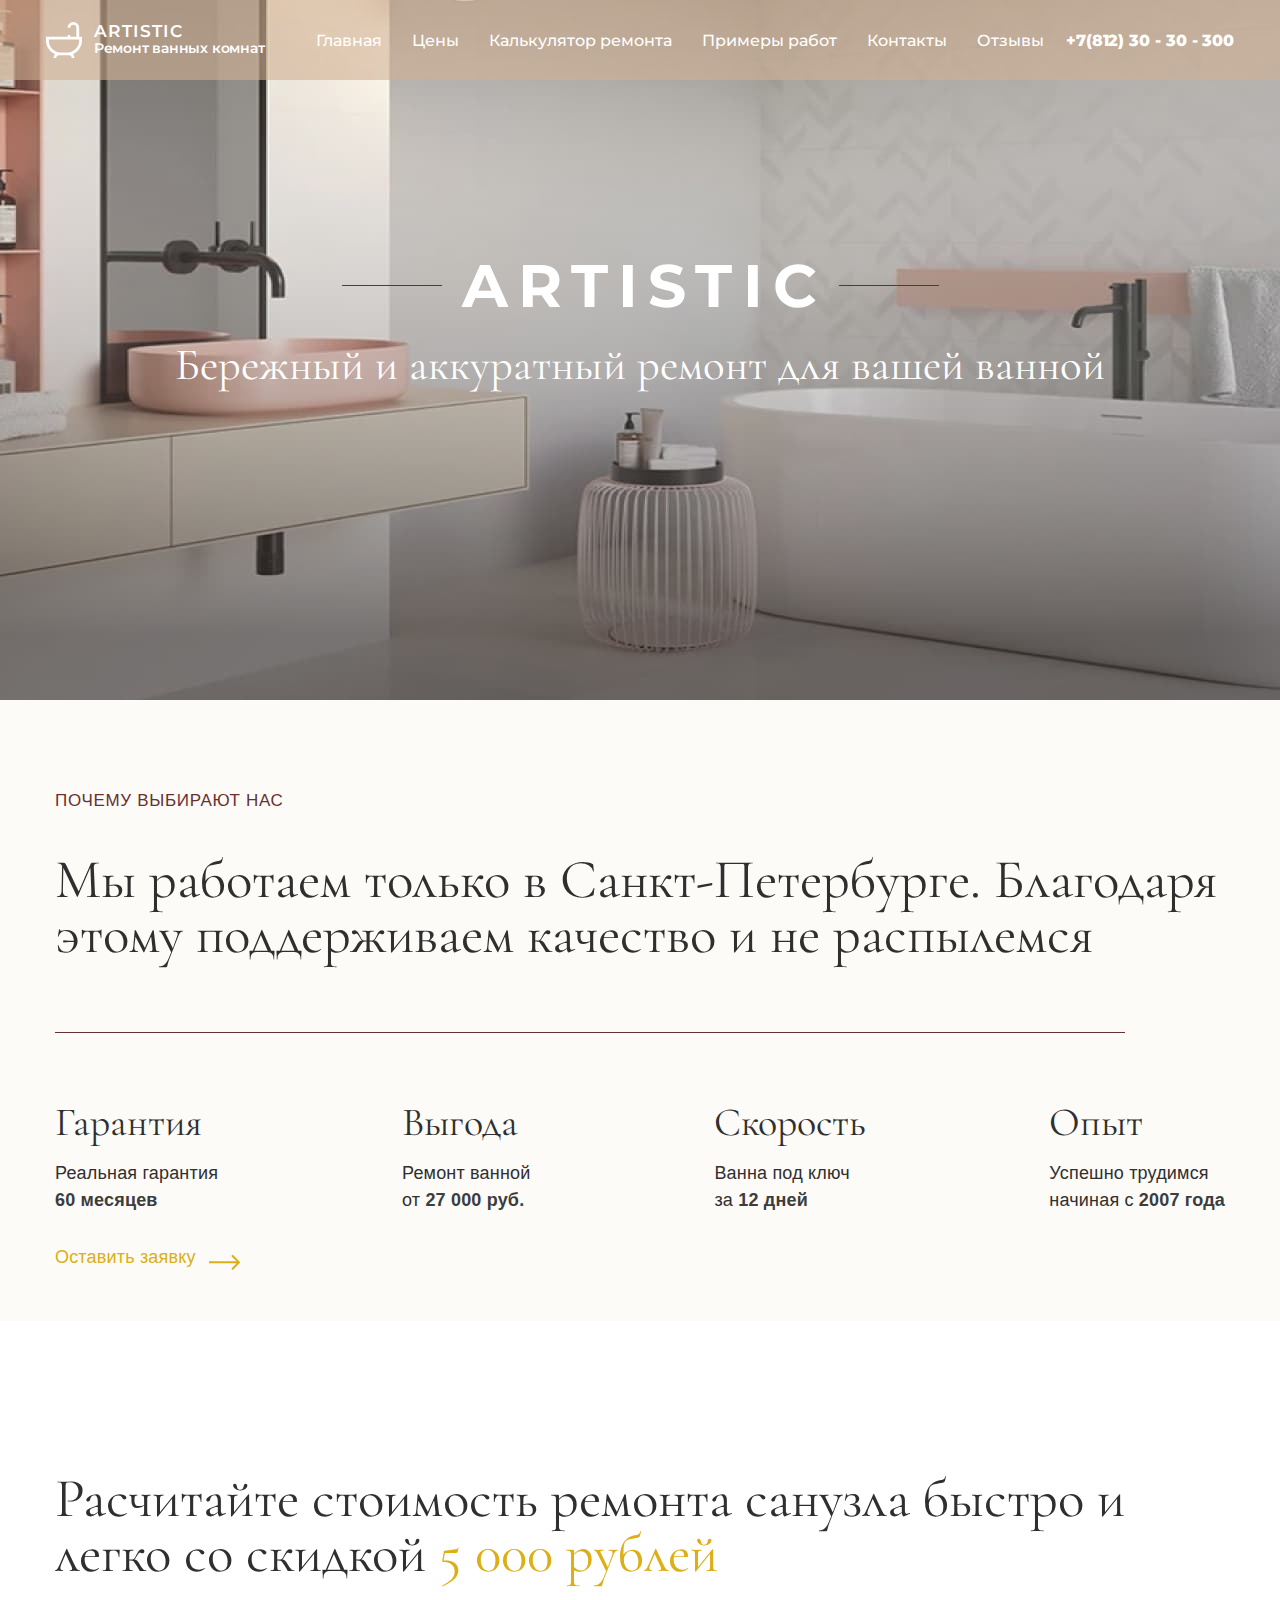
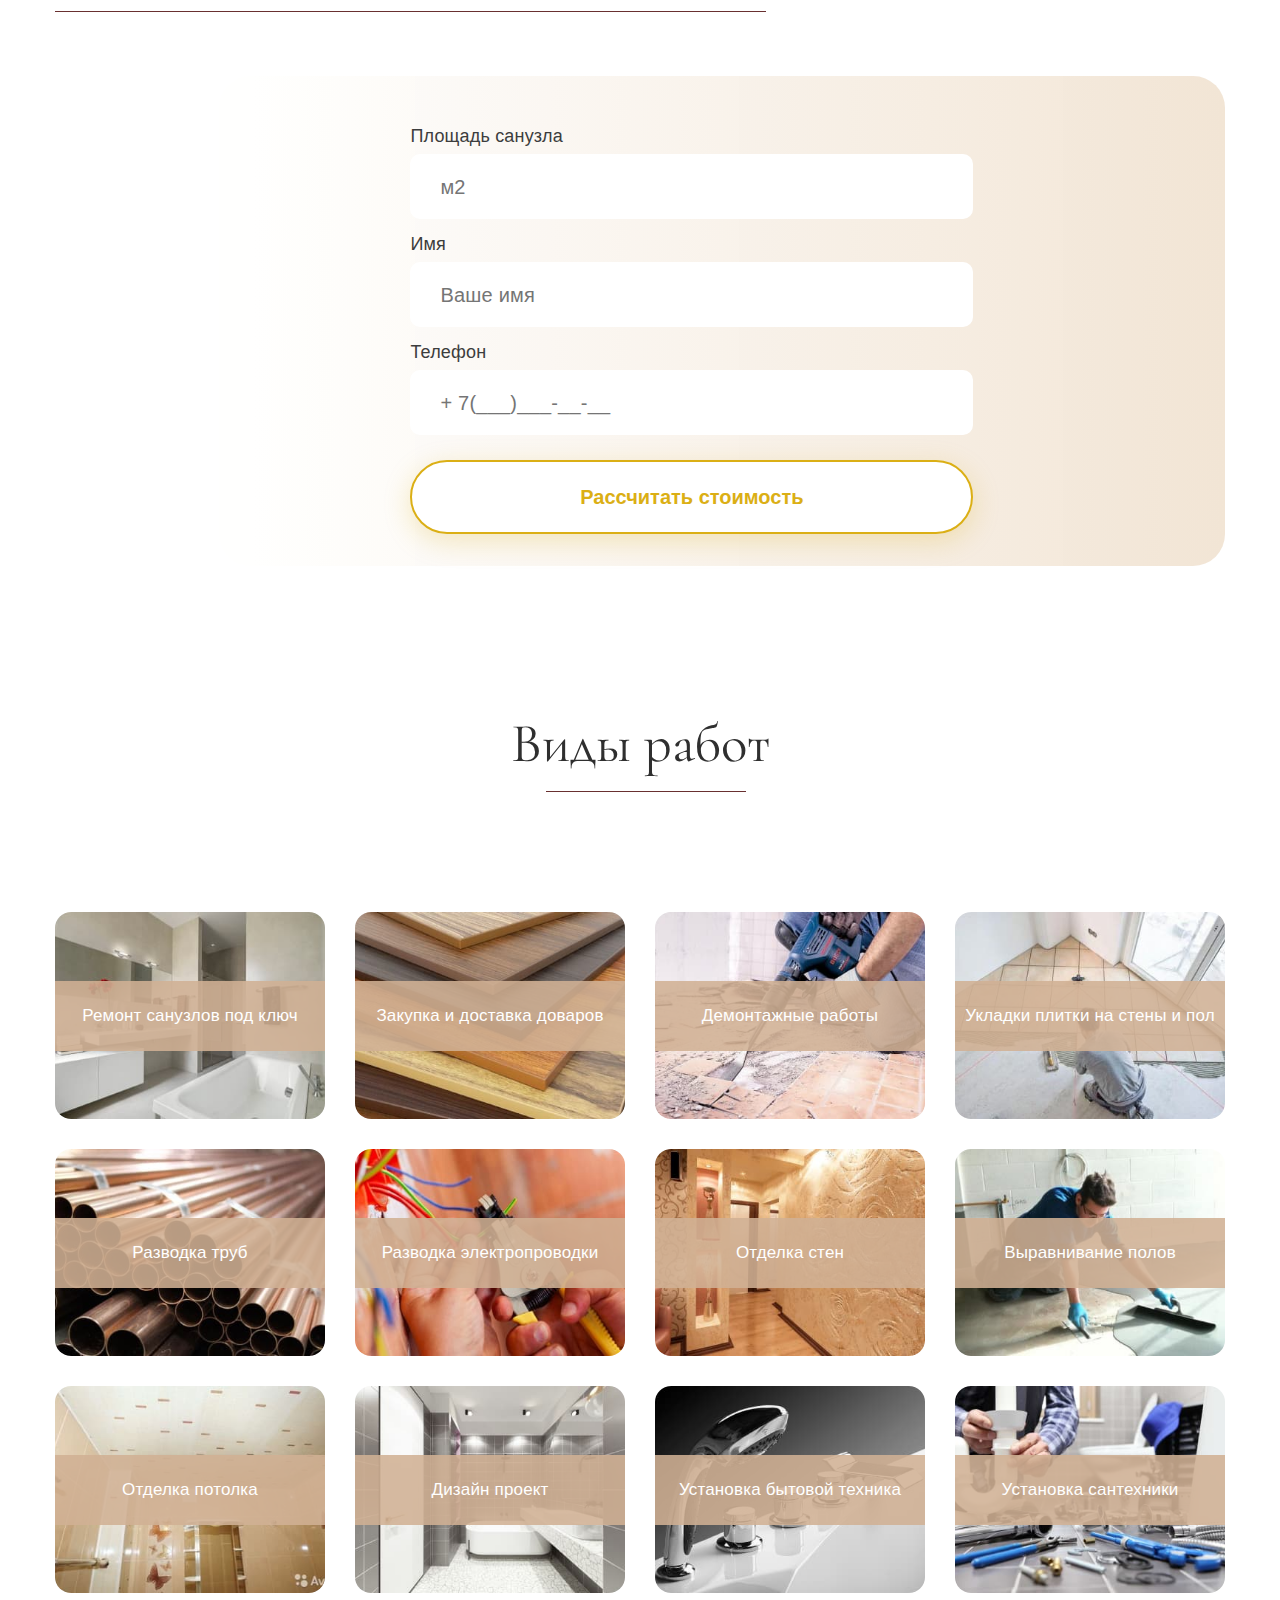
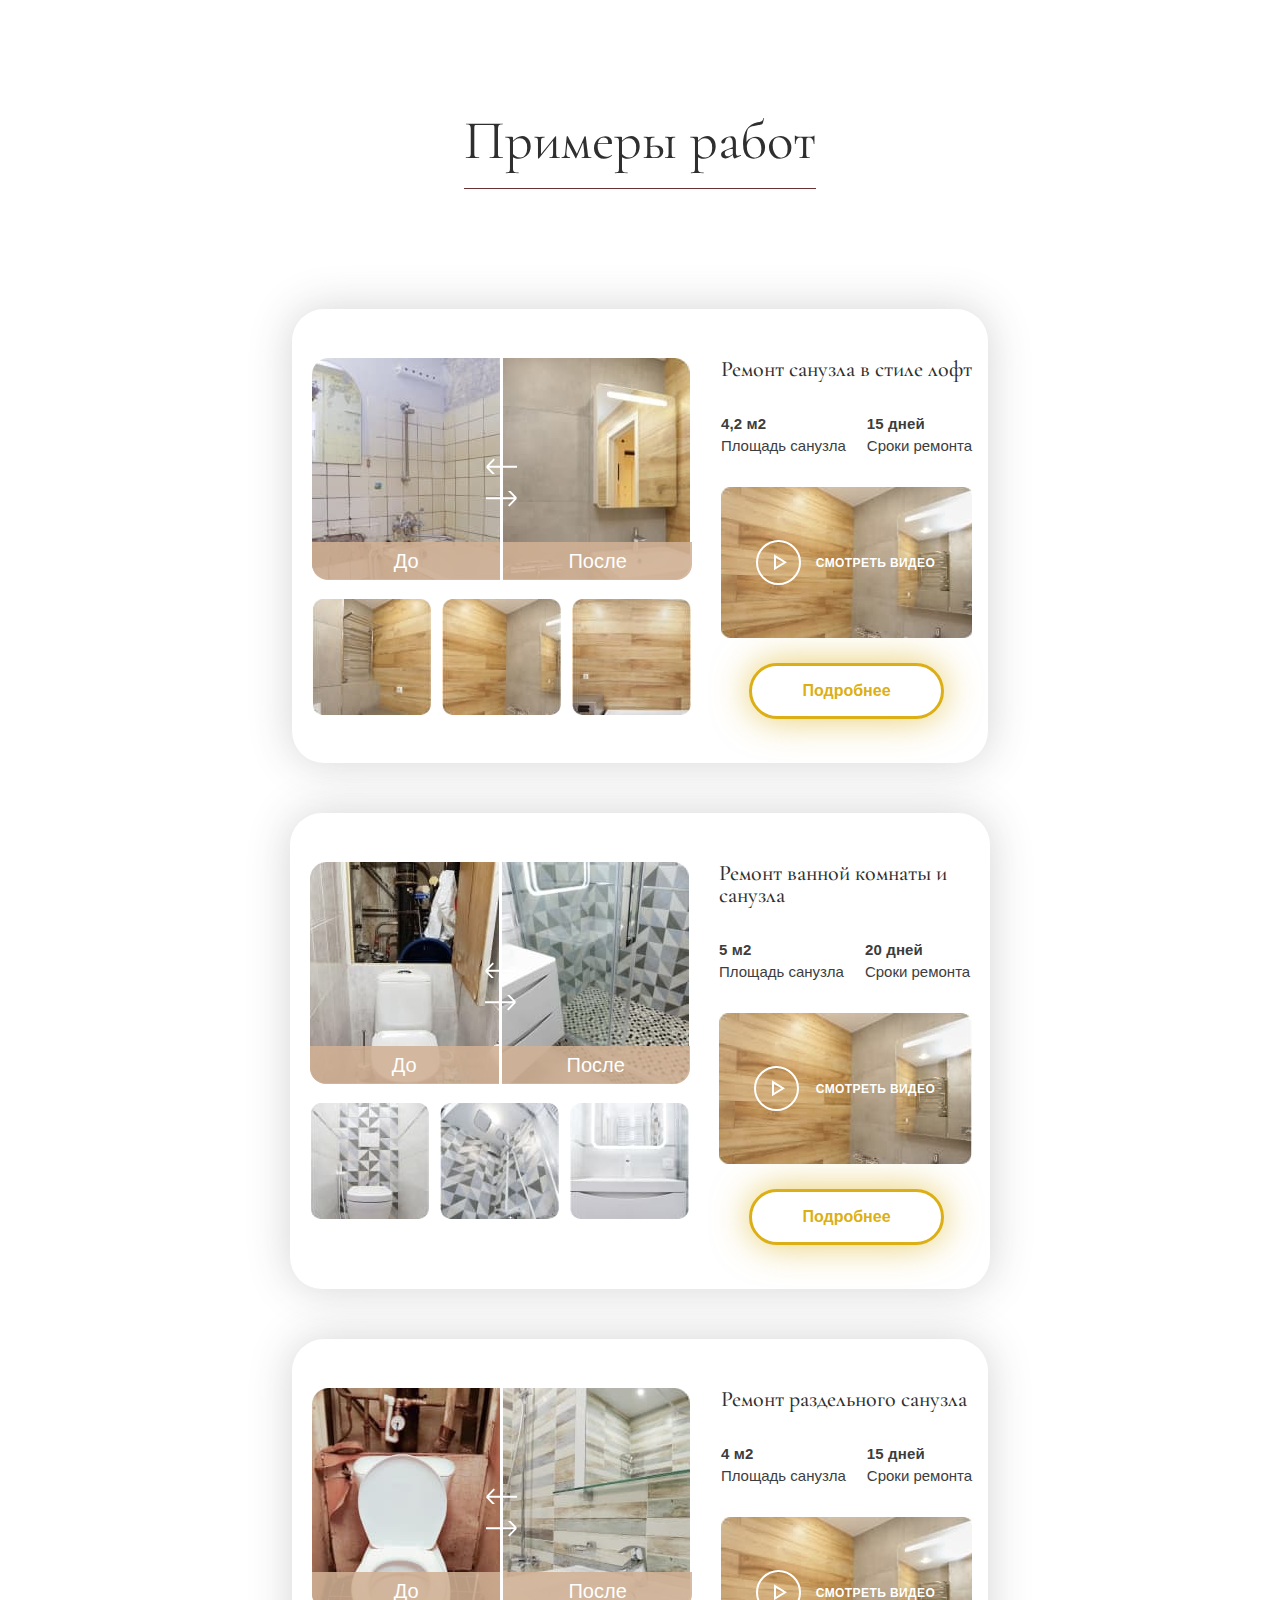
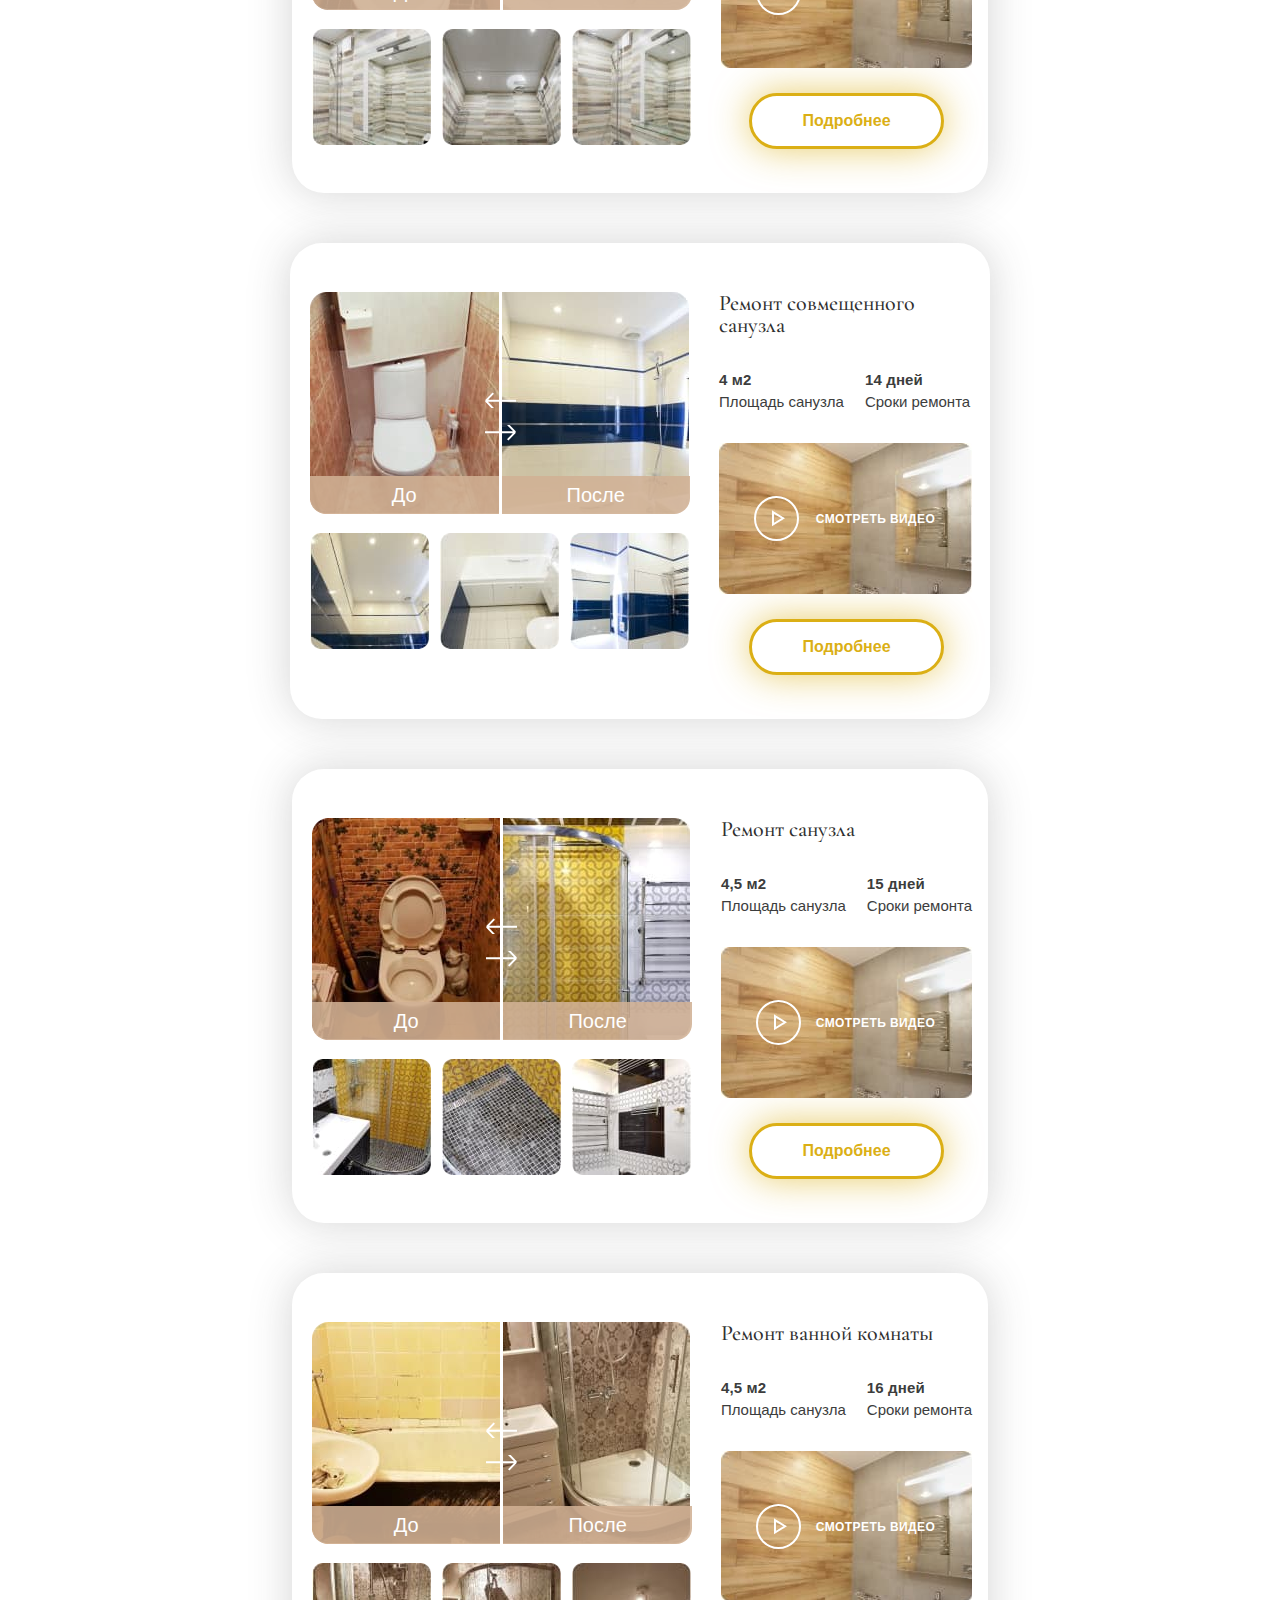
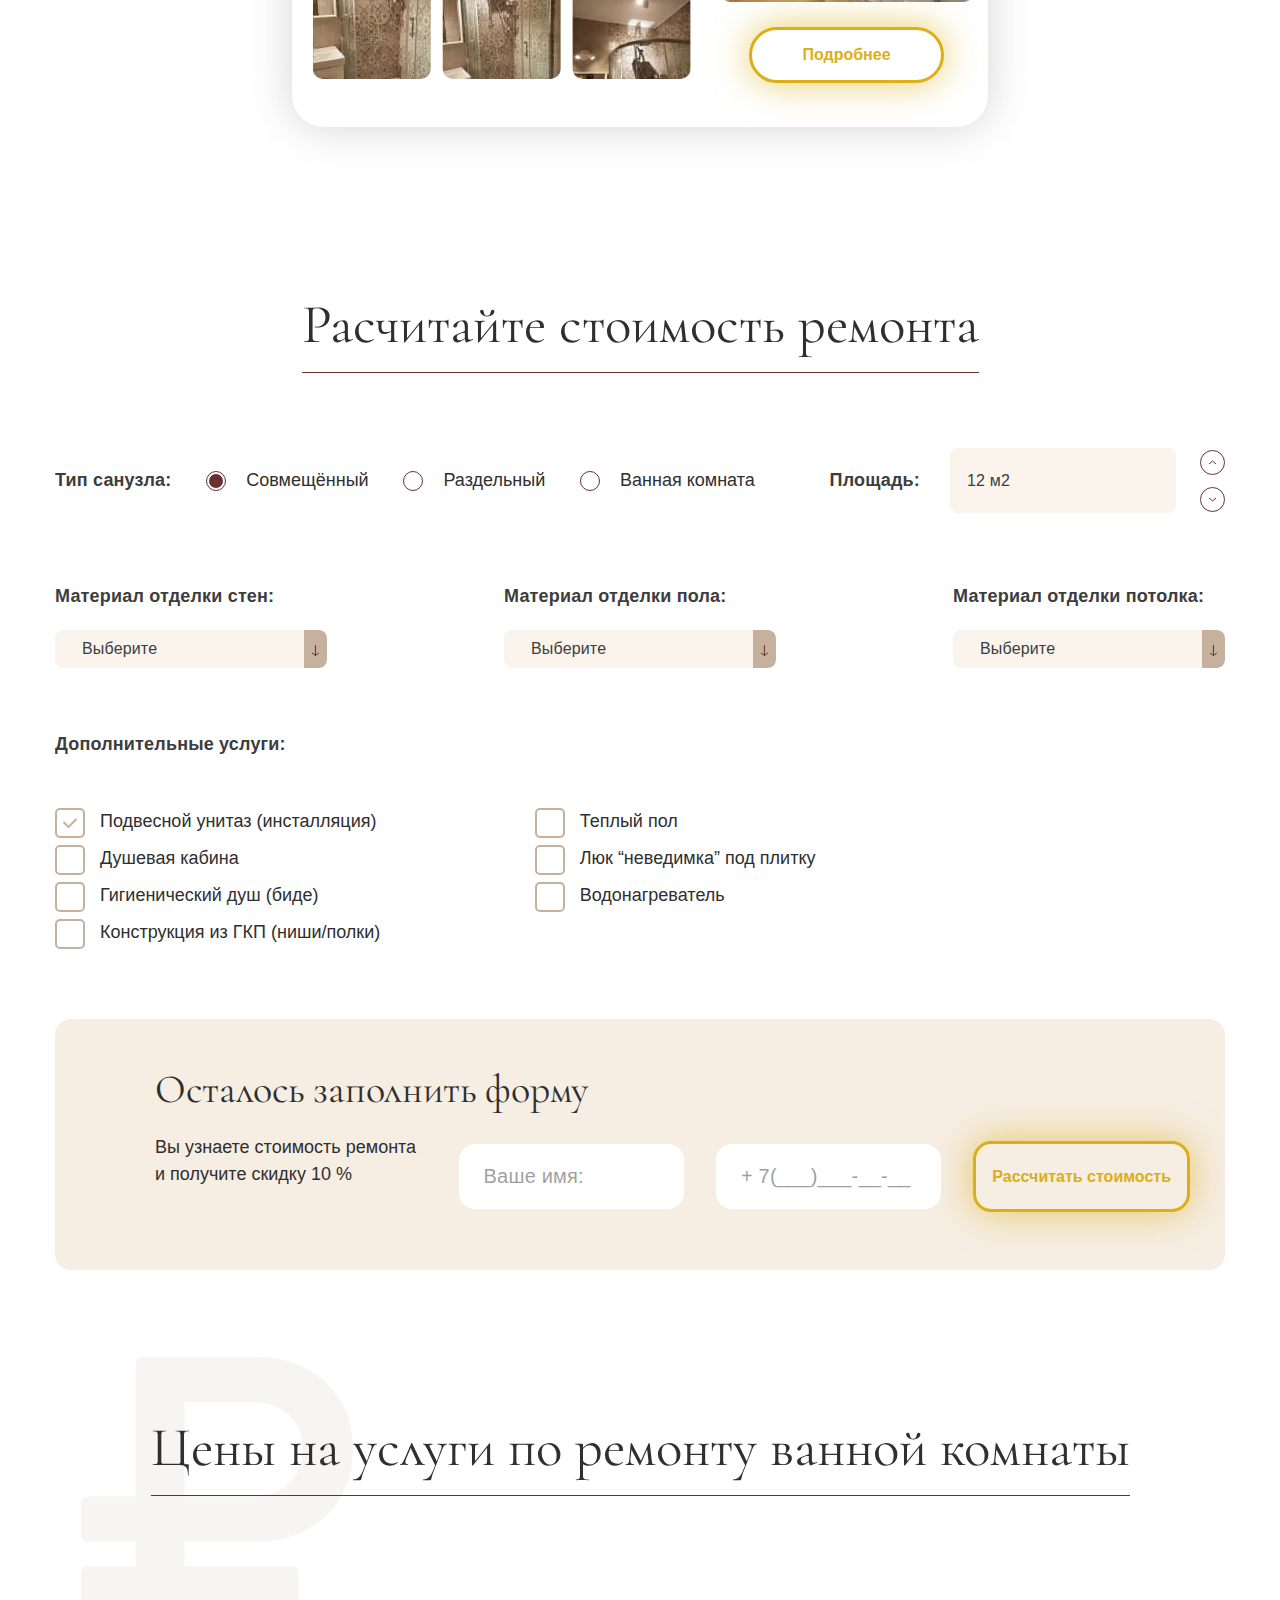
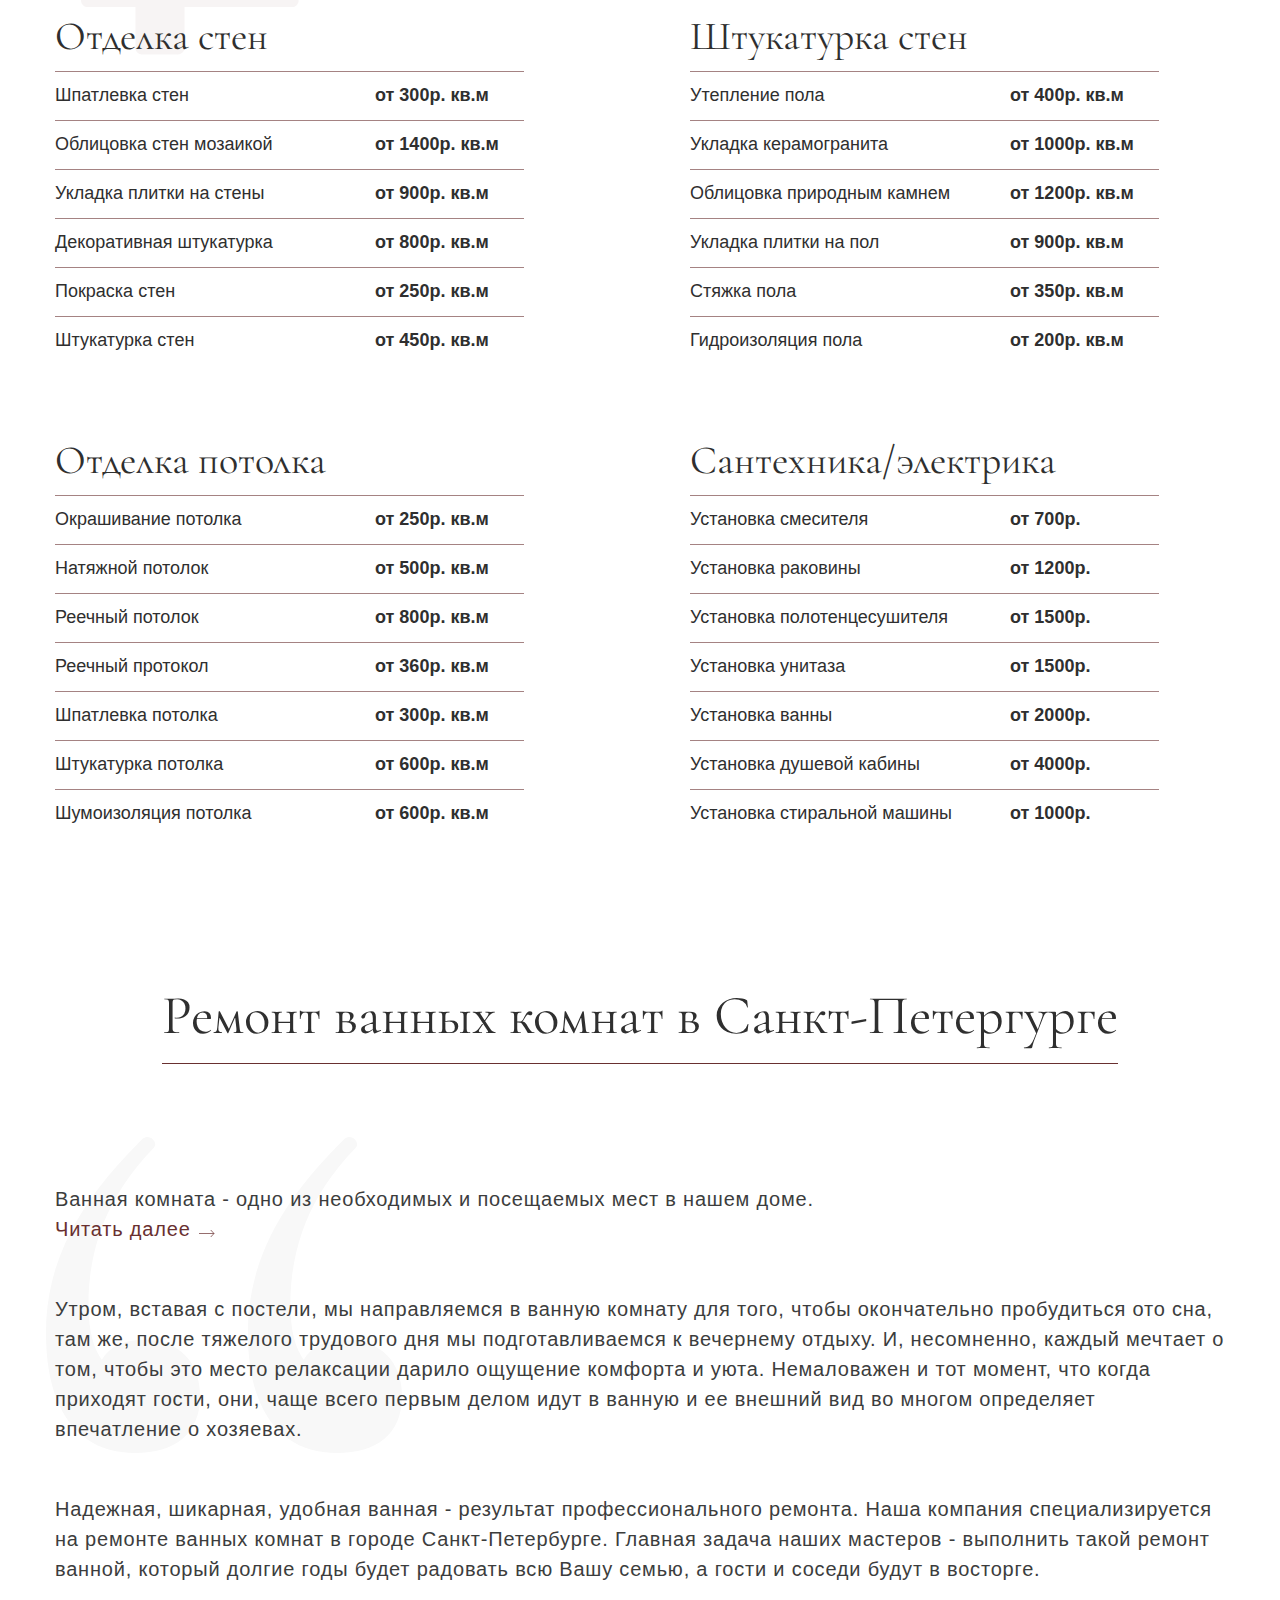
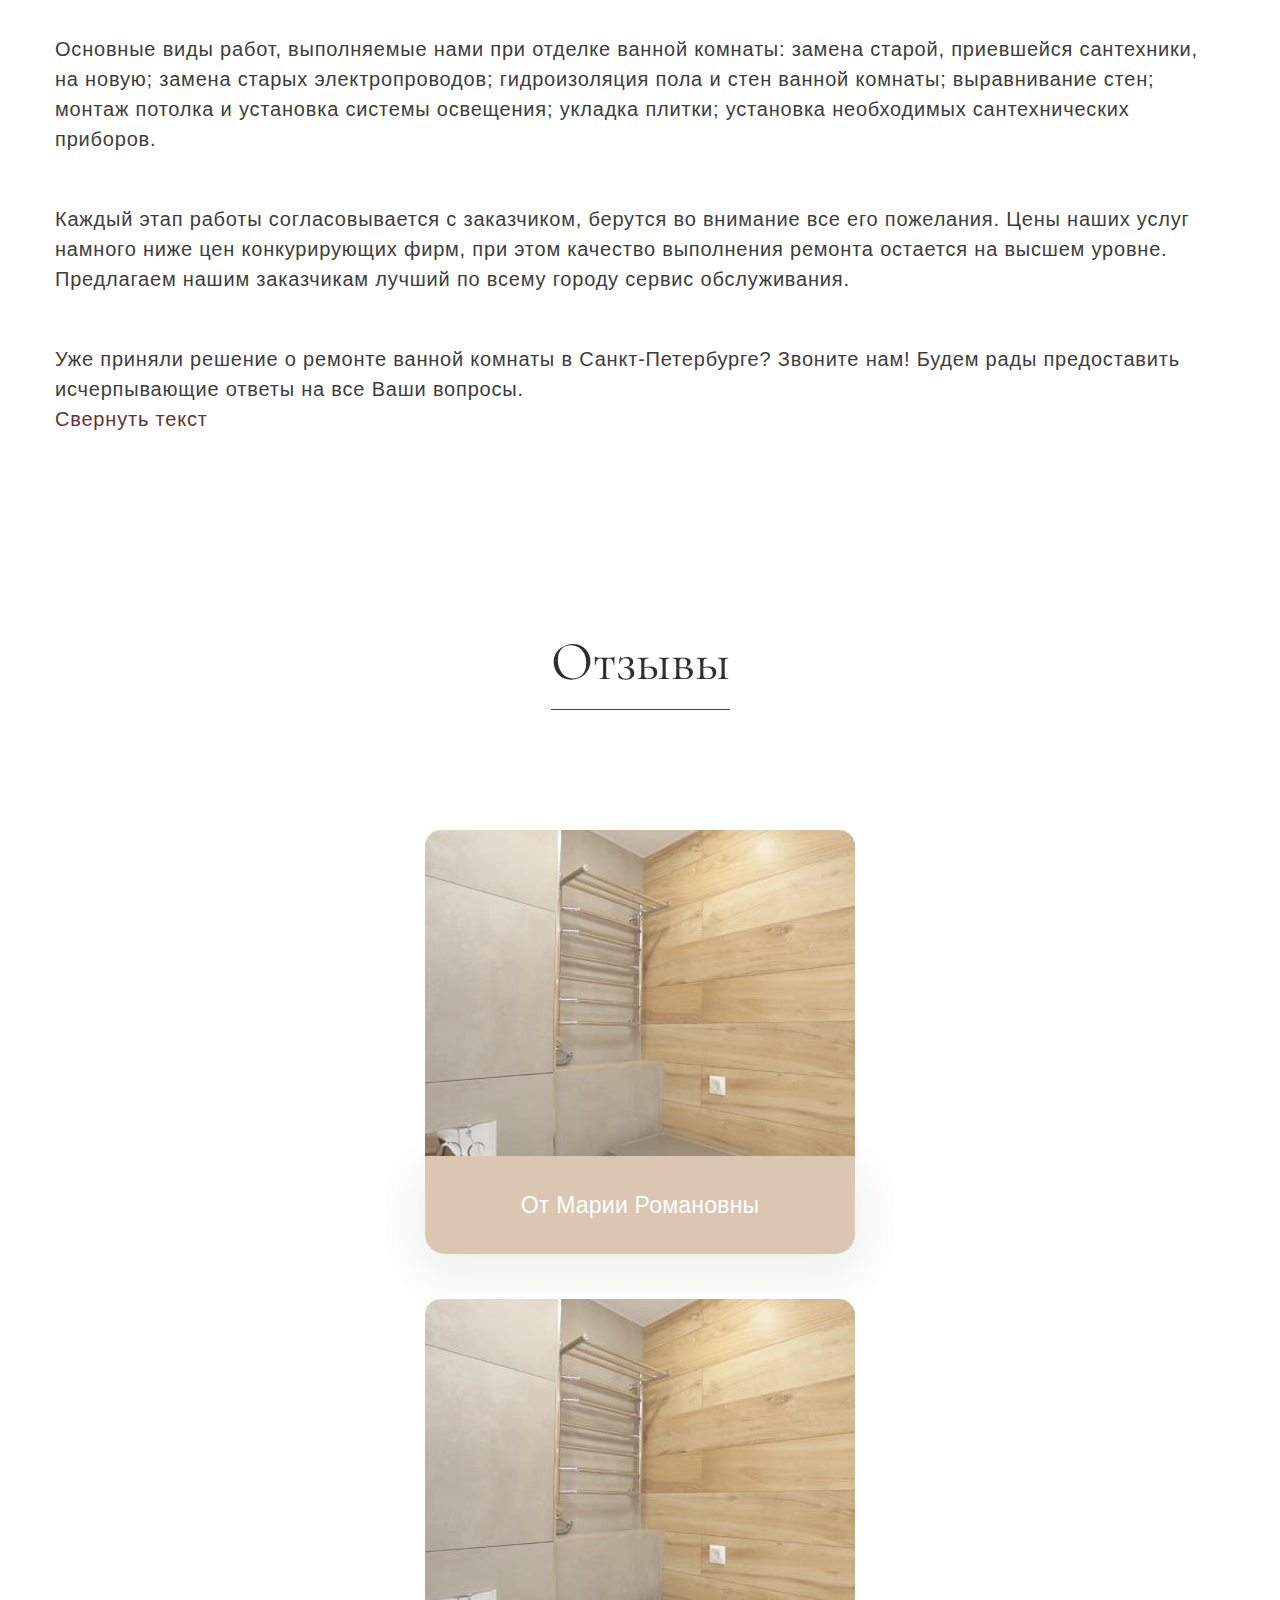
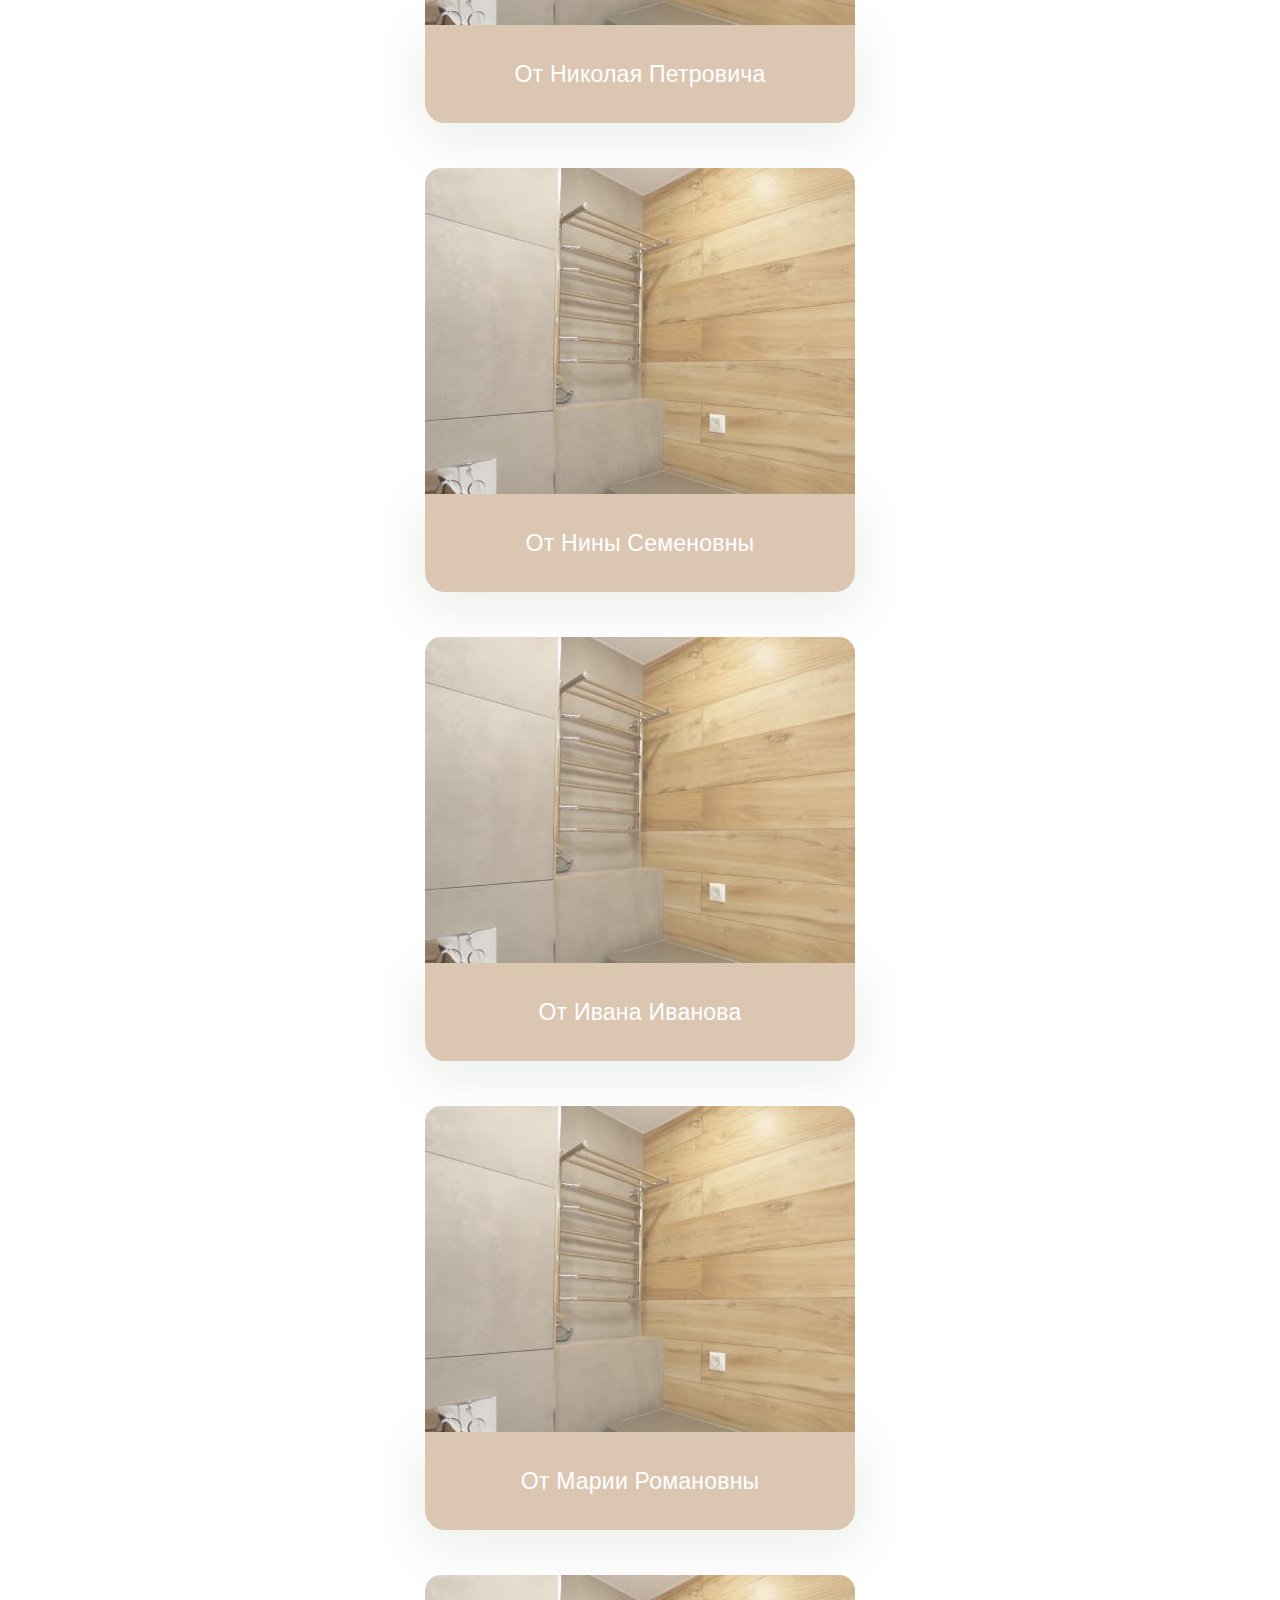
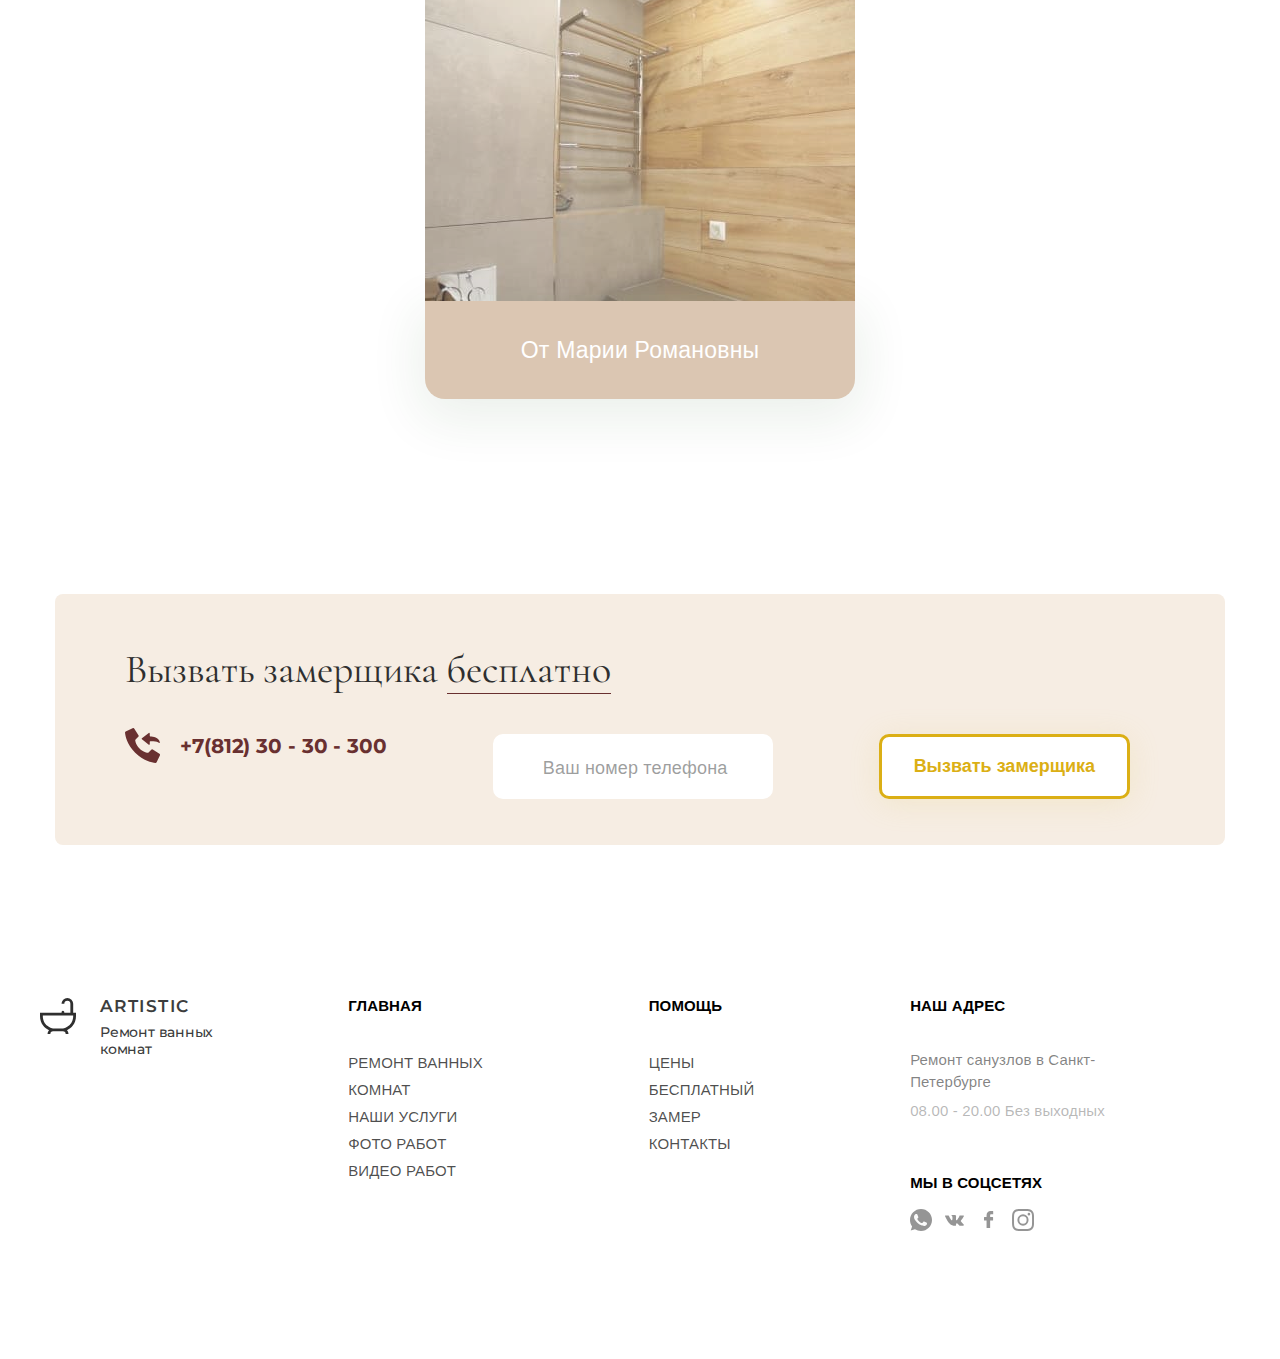
==== commit 2c4a9401: "Update index.html" ====
--- a/artistic/index.html
+++ b/artistic/index.html
@@ -14,7 +14,7 @@
         <div class="header__inner" style="background: rgba(208, 177, 148, 0.6);">
             <div class="header__top">
                 <a class="logo" href="#">
-                    <img src="/images/logo.svg" alt="header__logo">
+                    <img src="./images/logo.svg" alt="header__logo">
                     <div class="logo__text">
                         <div class="logo__title">artistic</div>
                         <div class="logo__subtitle">Ремонт ванных комнат</div>
@@ -869,4 +869,4 @@
     <script src="./js/main.min.js"></script>
 </body>
 
-</html>+</html>
